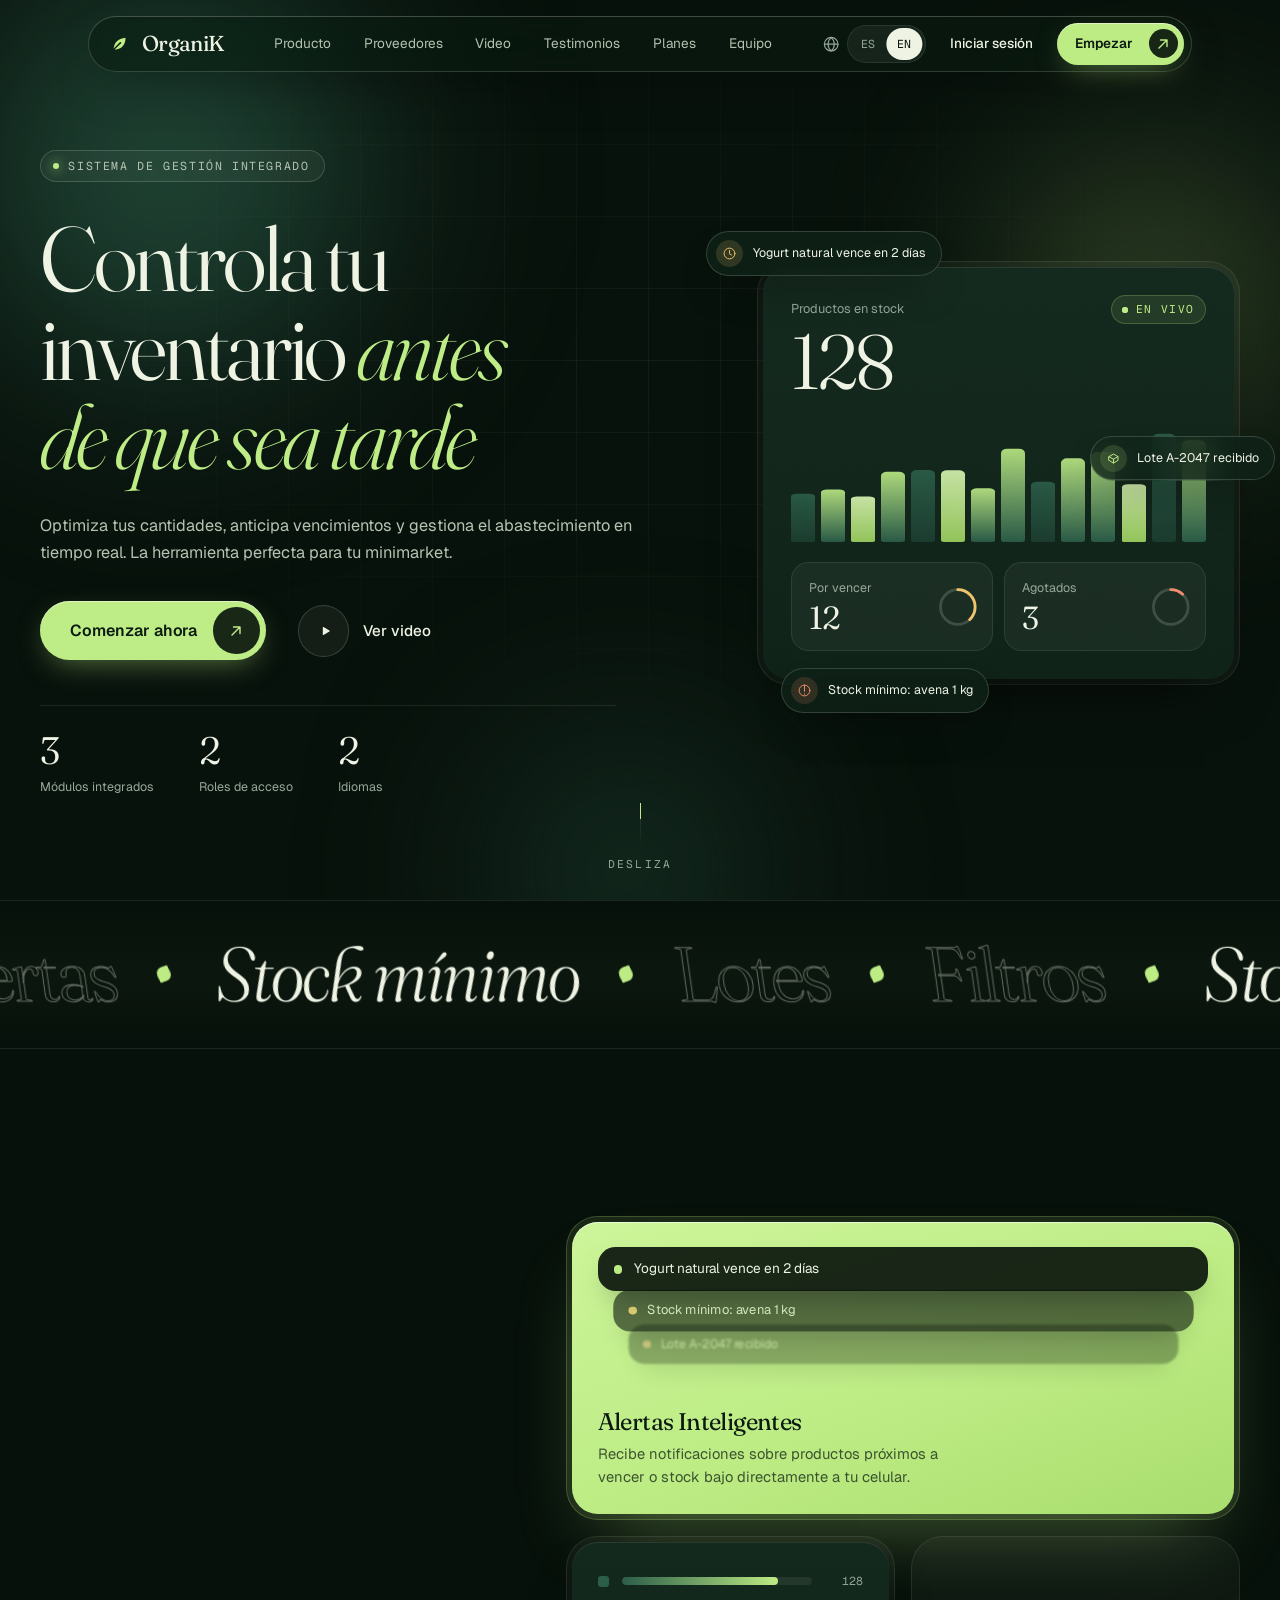
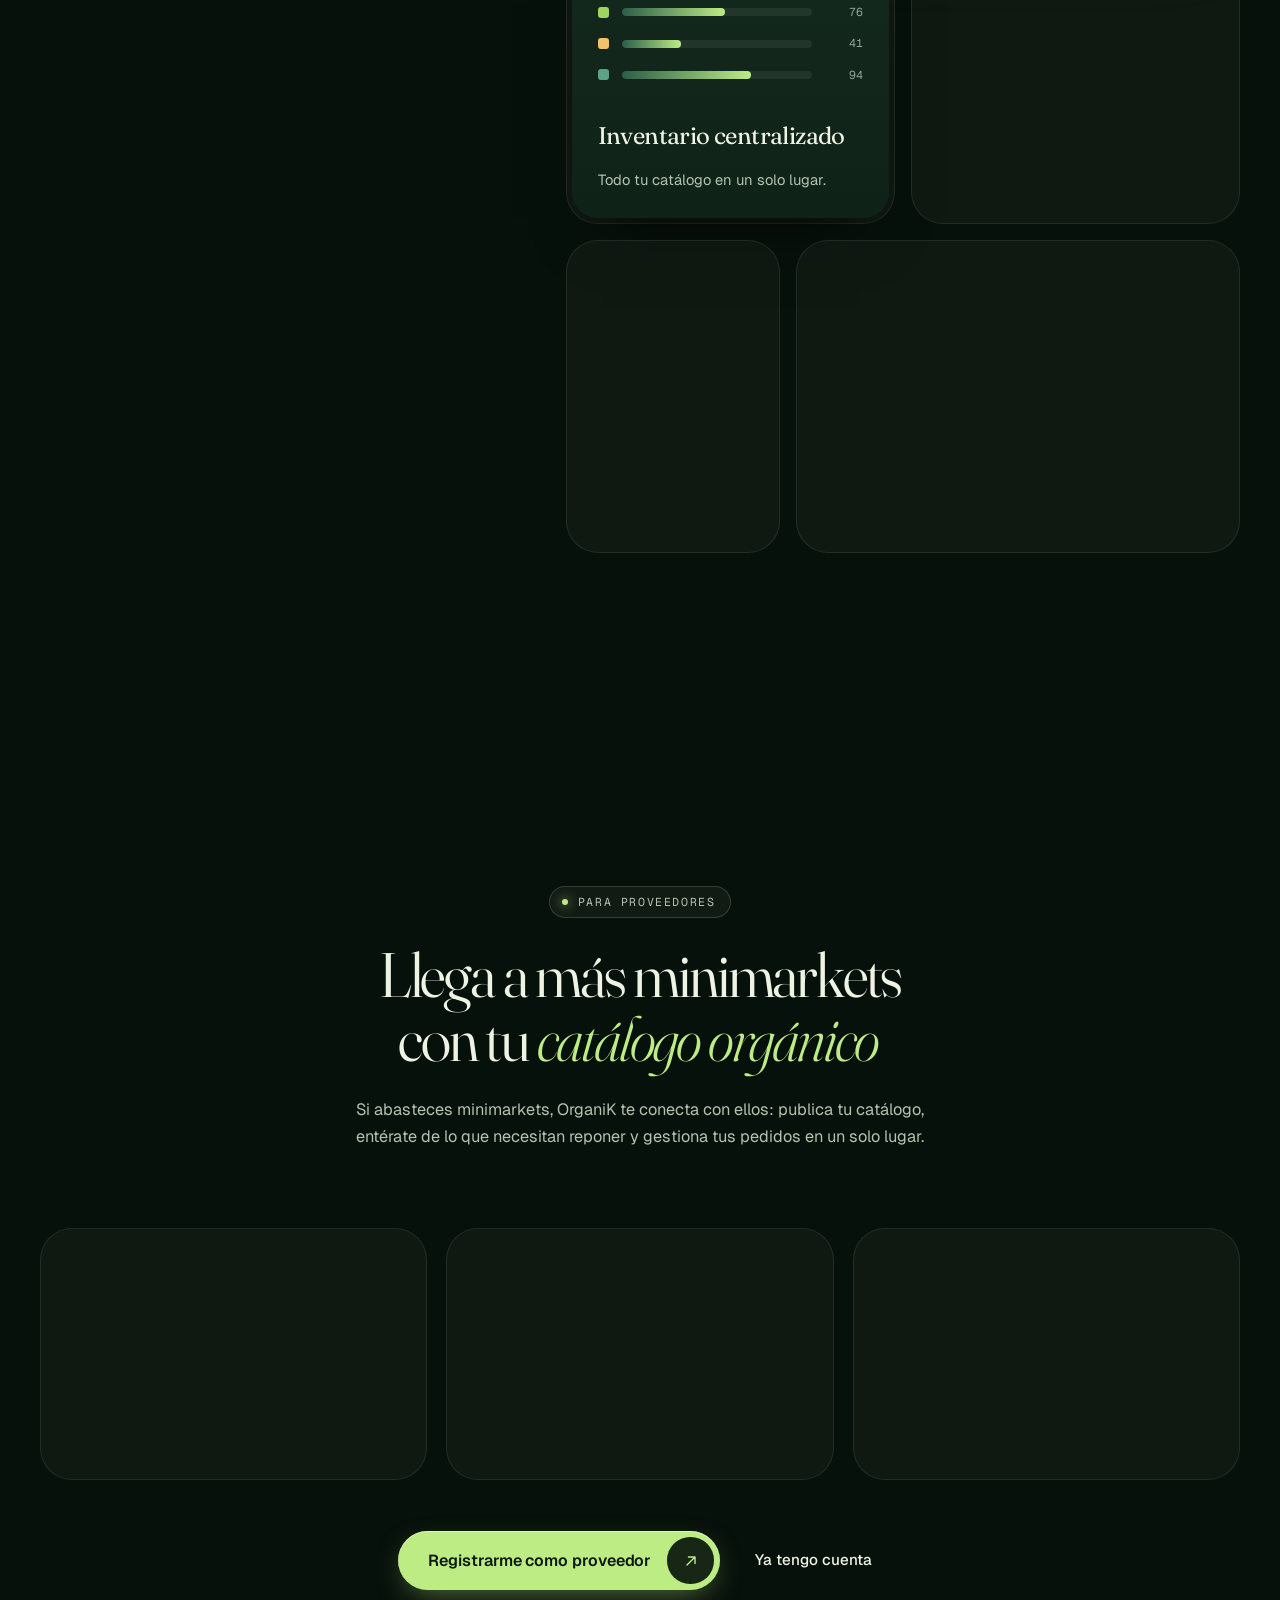
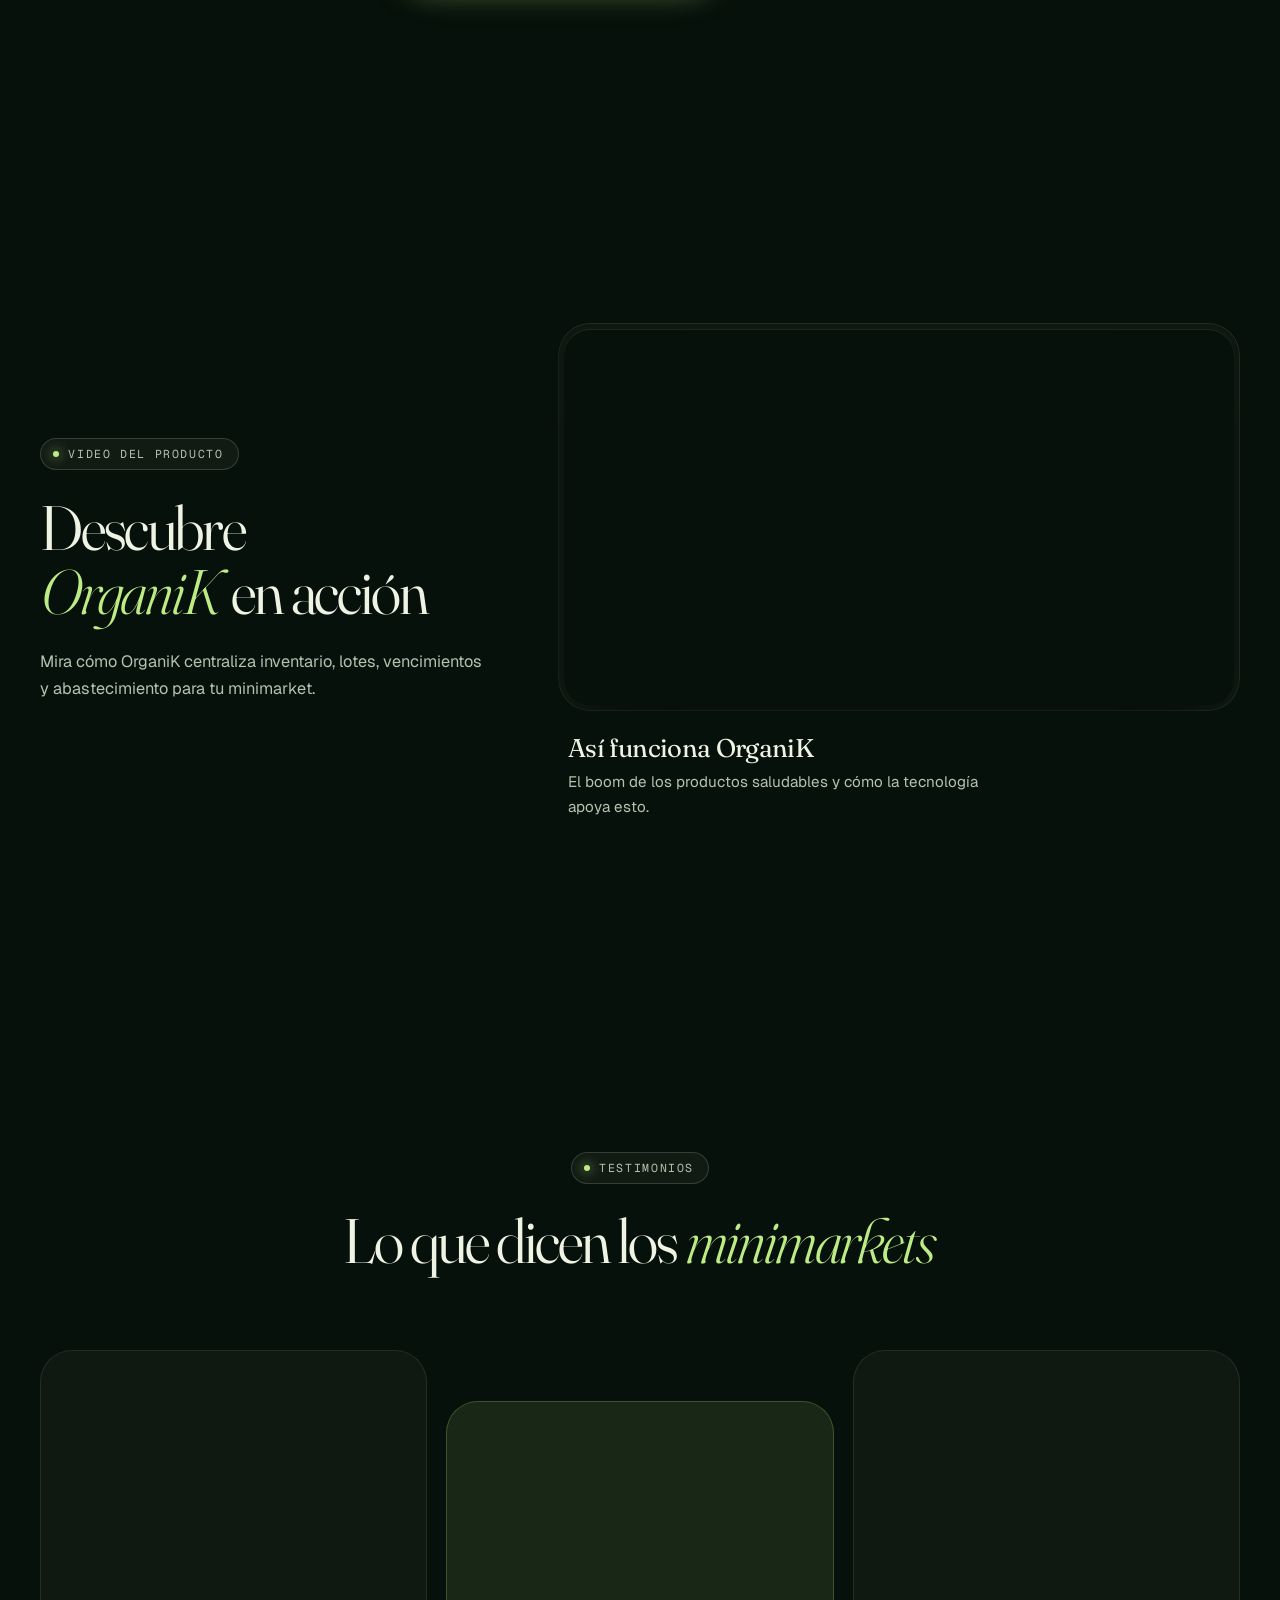
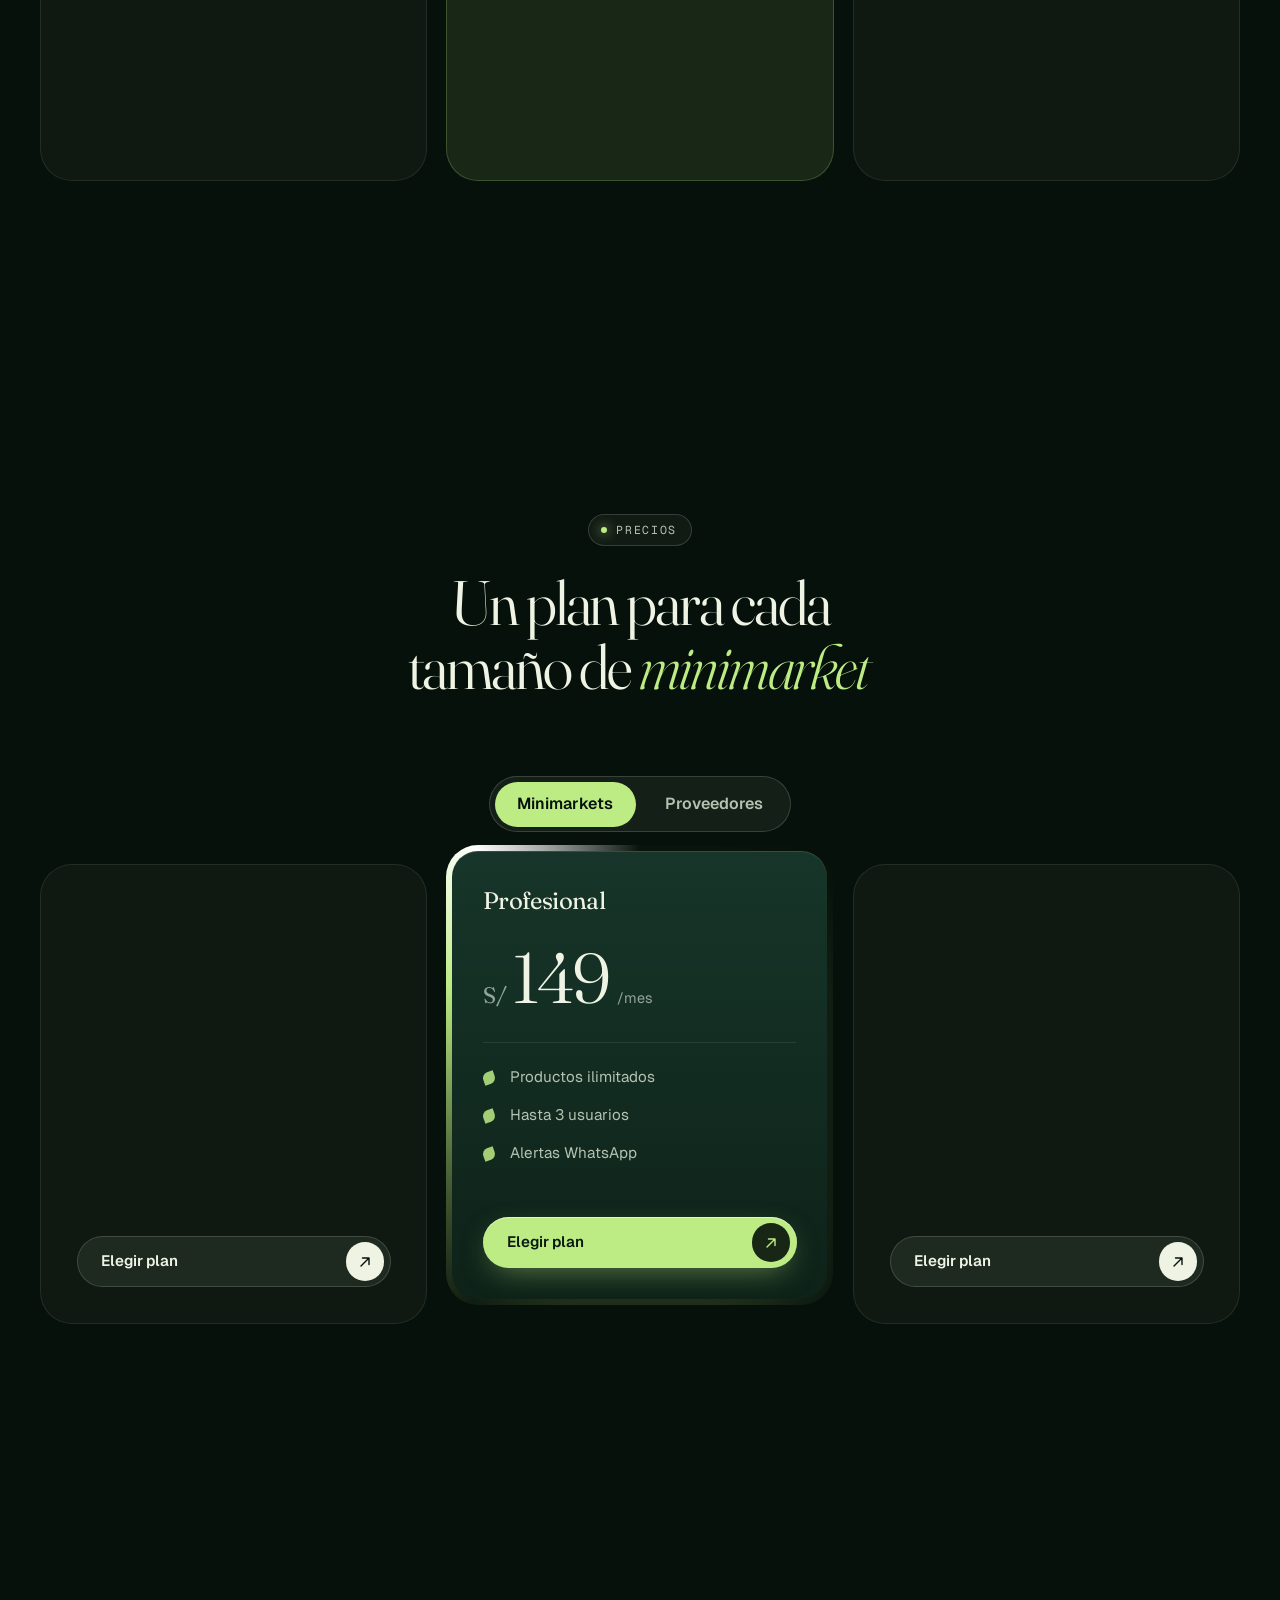
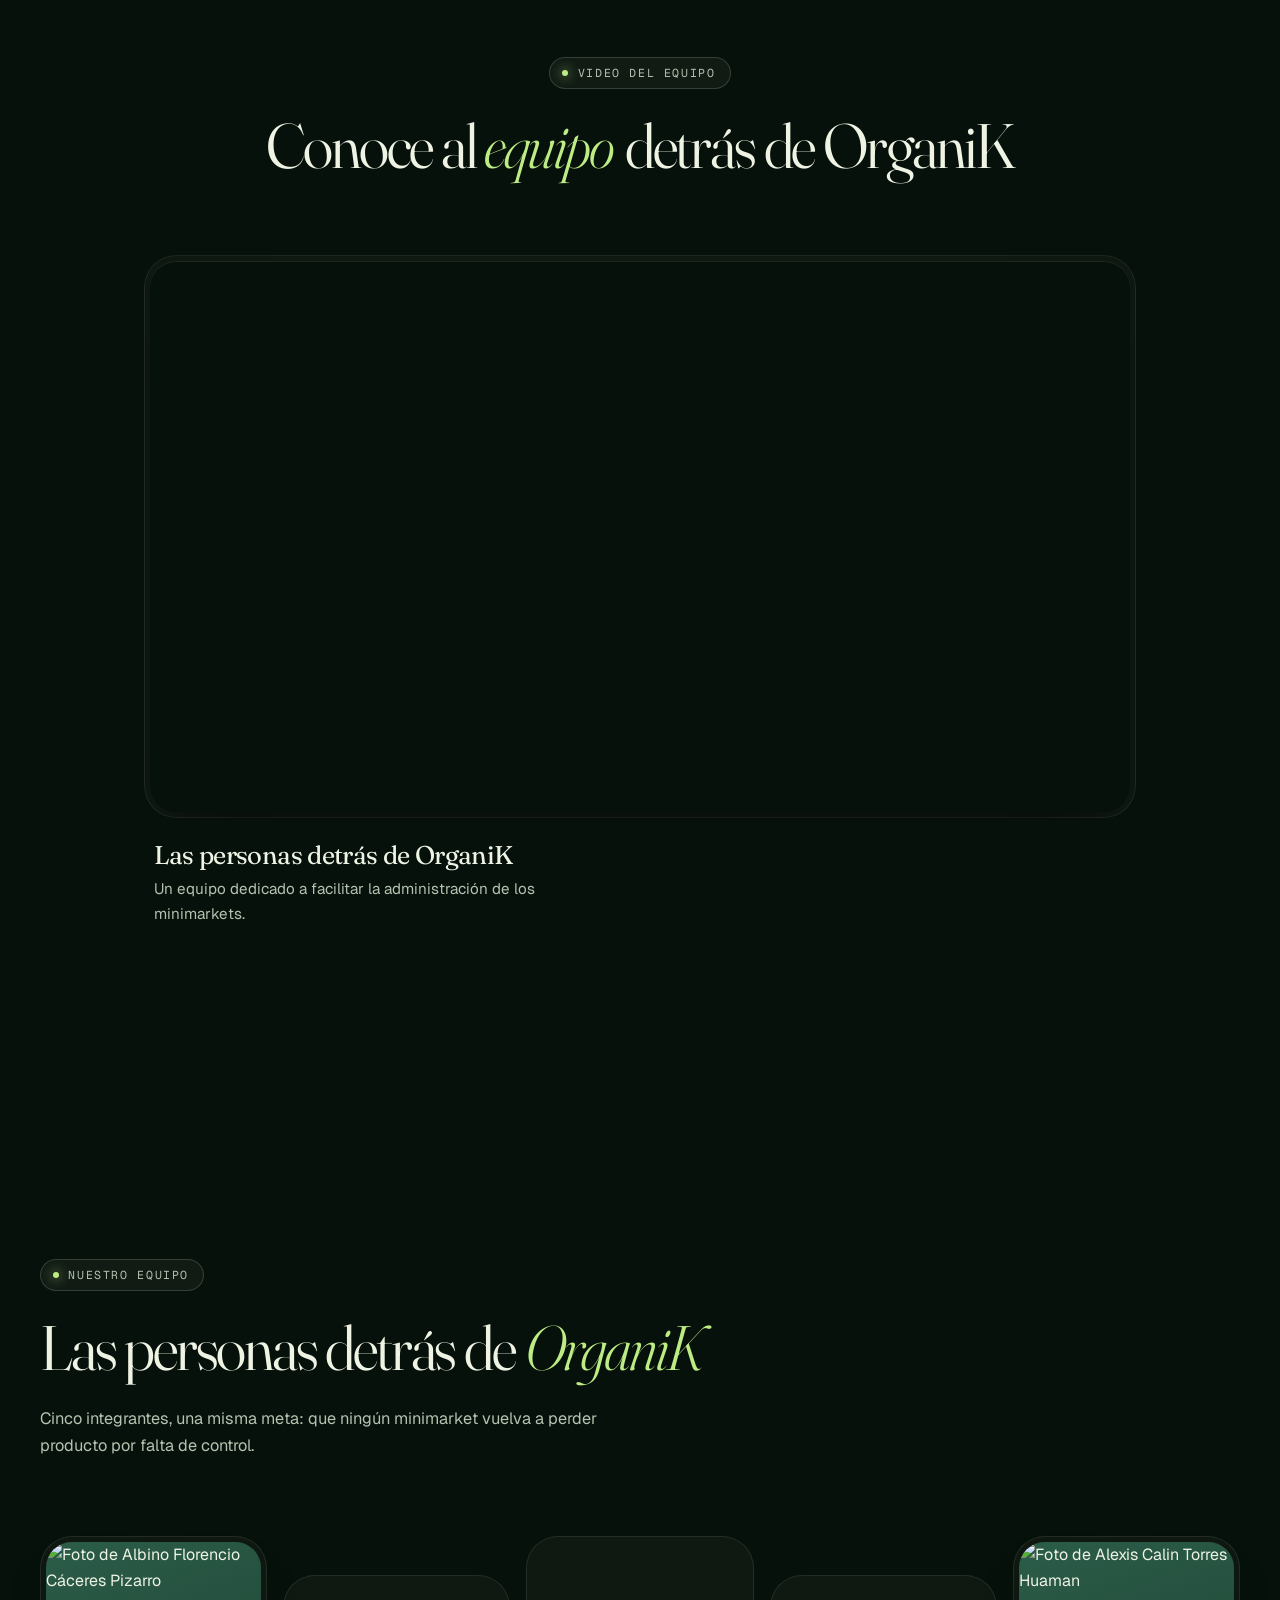
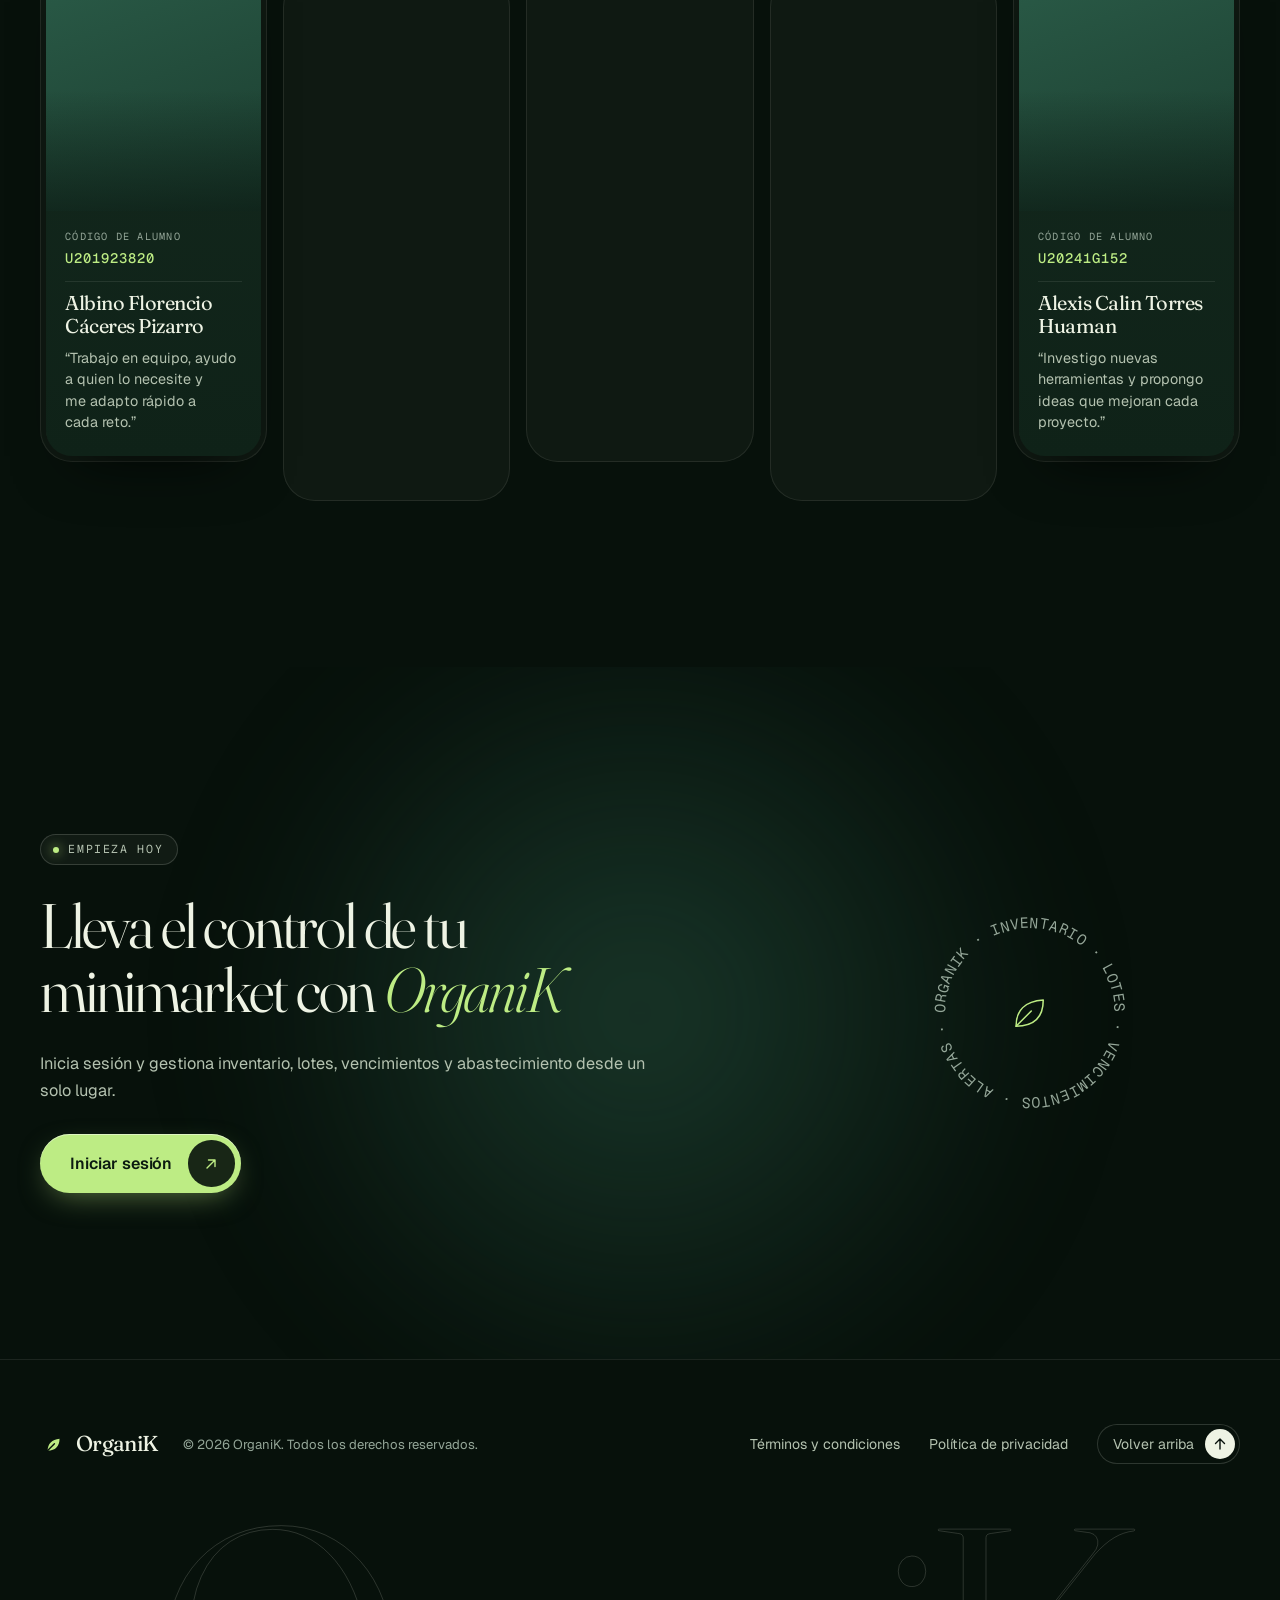
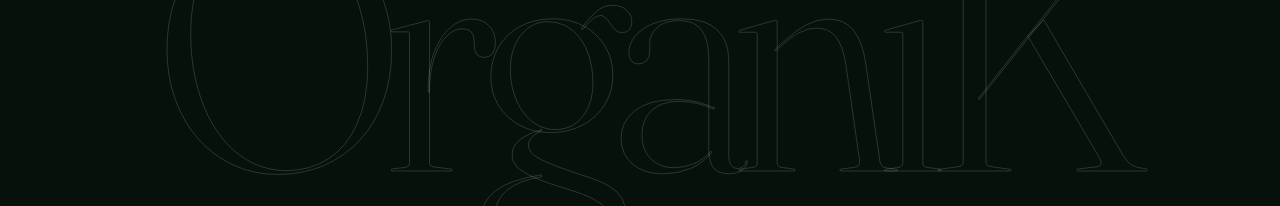
==== index.html @ d59351a8 "feat(videos): embed the About the Product and About the Team videos" ====
<!DOCTYPE html>
<html lang="es">
<head>
    <meta charset="UTF-8">
    <meta name="viewport" content="width=device-width, initial-scale=1.0, viewport-fit=cover">
    <title>OrganiK · Control de inventario para minimarkets</title>
    <meta name="description" content="OrganiK centraliza inventario, lotes y vencimientos para que tu minimarket reponga a tiempo y deje de perder producto.">
    <meta name="theme-color" content="#07110b">
    <meta property="og:title" content="OrganiK · Control de inventario para minimarkets">
    <meta property="og:description" content="Anticipa vencimientos y gestiona el abastecimiento en tiempo real.">
    <meta property="og:type" content="website">
    <link rel="icon" type="image/svg+xml" href="public/favicon.svg">
    <link rel="preconnect" href="https://fonts.googleapis.com">
    <link rel="preconnect" href="https://fonts.gstatic.com" crossorigin>
    <link href="https://fonts.googleapis.com/css2?family=Fraunces:ital,opsz,wght@0,9..144,300..600;1,9..144,300..600&family=Geist:wght@300..700&family=Geist+Mono:wght@400;500&display=swap" rel="stylesheet">
    <link rel="stylesheet" href="styles.css">
</head>
<body data-page="home">

    <a href="#main" class="skip" data-i18n="skip">Saltar al contenido</a>

    <!-- Preloader -->
    <div class="preloader" id="preloader" aria-hidden="true">
        <div class="preloader__inner">
            <svg class="preloader__mark" viewBox="0 0 48 48" fill="none"><path class="leaf" d="M12 36C12 22 20 13 37 12c0 16-9 24-25 24z" stroke="currentColor" stroke-width="1.5" stroke-linejoin="round"/><path class="vein" d="M12 36l14-14" stroke="currentColor" stroke-width="1.5" stroke-linecap="round"/></svg>
            <span class="preloader__count" id="preloader-count">000</span>
        </div>
        <div class="preloader__curtain"></div>
    </div>

    <div class="grain" aria-hidden="true"></div>
    <div class="progress" id="progress" aria-hidden="true"></div>

    <!-- Navegación: isla de cristal flotante -->
    <header class="nav-wrap" id="navbar">
        <div class="nav" id="nav">
            <a href="#hero" class="logo" aria-label="OrganiK">
                <span class="logo__mark"><svg viewBox="0 0 32 32" fill="none"><path d="M9 23c0-8 5-13 14-14 0 9-5 14-14 14z" fill="currentColor"/><path d="M9 23l8-8" stroke="var(--bg)" stroke-width="1.6" stroke-linecap="round"/></svg></span>
                <span class="logo__text">OrganiK</span>
            </a>
            <nav class="nav__links" aria-label="Principal">
                <a href="#ofrecemos" data-i18n="nav_product" data-nav="ofrecemos">Producto</a>
                <a href="#proveedores" data-i18n="nav_providers" data-nav="proveedores">Proveedores</a>
                <a href="#video-producto" data-i18n="nav_video" data-nav="video-producto">Video</a>
                <a href="#testimonios" data-i18n="nav_testimonials" data-nav="testimonios">Testimonios</a>
                <a href="#planes" data-i18n="nav_plans" data-nav="planes">Planes</a>
                <a href="#conocenos" data-i18n="nav_team" data-nav="conocenos">Equipo</a>
                <span class="nav__pill" aria-hidden="true"></span>
            </nav>
            <div class="nav__actions">
                <svg class="lang-ico" viewBox="0 0 20 20" fill="none" stroke="currentColor" stroke-width="1.3" stroke-linecap="round" stroke-linejoin="round" aria-hidden="true"><circle cx="10" cy="10" r="7.4"/><path d="M2.6 10h14.8M10 2.6c2.3 2.2 3.4 4.7 3.4 7.4S12.3 15.2 10 17.4C7.7 15.2 6.6 12.7 6.6 10S7.7 4.8 10 2.6z"/></svg>
                <div id="lang-toggle" class="lang" role="group" aria-label="Idioma / Language">
                    <span class="lang__thumb" aria-hidden="true"></span>
                    <button type="button" class="lang__opt" data-l="es" lang="es" title="Español" aria-pressed="true">ES</button>
                    <button type="button" class="lang__opt" data-l="en" lang="en" title="English" aria-pressed="false">EN</button>
                </div>
                <a href="https://organik-app-d6e58.web.app/login" class="nav__login" data-app-path="/login" data-i18n="nav_login">Iniciar sesión</a>
                <a href="https://organik-app-d6e58.web.app/register?role=administrator" data-app-path="/register?role=administrator" class="btn btn--sm magnetic">
                    <span class="btn__label" data-i18n="nav_start">Empezar</span>
                    <span class="btn__icon"><svg viewBox="0 0 16 16" fill="none" stroke="currentColor" stroke-width="1.4" stroke-linecap="round" stroke-linejoin="round"><path d="M4 12L12 4M5.5 4H12v6.5"/></svg></span>
                </a>
                <button class="burger" id="burger" type="button" aria-label="Menú" aria-expanded="false" aria-controls="menu"><span></span><span></span></button>
            </div>
        </div>
    </header>

    <!-- Menú móvil -->
    <div class="menu" id="menu" aria-hidden="true">
        <nav class="menu__links">
            <a href="#ofrecemos"><span class="menu__n">01</span><span class="menu__t" data-i18n="nav_product">Producto</span></a>
            <a href="#proveedores"><span class="menu__n">02</span><span class="menu__t" data-i18n="nav_providers">Proveedores</span></a>
            <a href="#video-producto"><span class="menu__n">03</span><span class="menu__t" data-i18n="nav_video">Video</span></a>
            <a href="#testimonios"><span class="menu__n">04</span><span class="menu__t" data-i18n="nav_testimonials">Testimonios</span></a>
            <a href="#planes"><span class="menu__n">05</span><span class="menu__t" data-i18n="nav_plans">Planes</span></a>
            <a href="#conocenos"><span class="menu__n">06</span><span class="menu__t" data-i18n="nav_team">Equipo</span></a>
            <a href="https://organik-d6e58.web.app/login" data-app-path="/login"><span class="menu__n">07</span><span class="menu__t" data-i18n="nav_login">Iniciar sesión</span></a>
        </nav>
    </div>

    <main id="main">

        <!-- HERO -->
        <section id="hero" class="hero">
            <div class="aurora" aria-hidden="true">
                <span class="aurora__orb aurora__orb--a" data-depth="40"></span>
                <span class="aurora__orb aurora__orb--b" data-depth="-30"></span>
                <span class="aurora__orb aurora__orb--c" data-depth="20"></span>
                <span class="aurora__grid"></span>
            </div>

            <div class="container hero__grid">
                <div class="hero__copy">
                    <p class="eyebrow" data-hero="in"><span class="eyebrow__dot"></span><span data-i18n="hero_subtitle">SISTEMA DE GESTIÓN INTEGRADO</span></p>
                    <h1 class="display" data-split data-i18n="hero_title">Controla tu inventario <em>antes de que sea tarde</em></h1>
                    <p class="lead" data-hero="in" data-i18n="hero_desc">Optimiza tus cantidades, anticipa vencimientos y gestiona el abastecimiento en tiempo real. La herramienta perfecta para tu minimarket.</p>
                    <div class="hero__cta" data-hero="in">
                        <a href="https://organik-app-d6e58.web.app/register?role=administrator" data-app-path="/register?role=administrator" class="btn btn--lg magnetic">
                            <span class="btn__label" data-i18n="btn_start_now">Comenzar ahora</span>
                            <span class="btn__icon"><svg viewBox="0 0 16 16" fill="none" stroke="currentColor" stroke-width="1.4" stroke-linecap="round" stroke-linejoin="round"><path d="M4 12L12 4M5.5 4H12v6.5"/></svg></span>
                        </a>
                        <a href="#video-producto" class="btn-ghost magnetic">
                            <span class="btn-ghost__play"><svg viewBox="0 0 16 16" fill="currentColor"><path d="M5.5 3.8v8.4a.5.5 0 0 0 .76.43l6.8-4.2a.5.5 0 0 0 0-.86l-6.8-4.2a.5.5 0 0 0-.76.43z"/></svg></span>
                            <span data-i18n="btn_video">Ver video</span>
                        </a>
                    </div>

                    <dl class="stats" data-hero="in">
                        <div class="stat">
                            <dt data-i18n="stat_1_desc">Módulos integrados</dt>
                            <dd><span data-count="3">3</span></dd>
                        </div>
                        <div class="stat">
                            <dt data-i18n="stat_2_desc">Roles de acceso</dt>
                            <dd><span data-count="2">2</span></dd>
                        </div>
                        <div class="stat">
                            <dt data-i18n="stat_3_desc">Idiomas</dt>
                            <dd><span data-count="2">2</span></dd>
                        </div>
                    </dl>
                </div>

                <div class="hero__visual" data-hero="visual">
                    <!-- Notificaciones flotantes -->
                    <div class="toast toast--1" data-depth="26">
                        <span class="toast__ico toast__ico--warn"><svg viewBox="0 0 20 20" fill="none" stroke="currentColor" stroke-width="1.3" stroke-linecap="round" stroke-linejoin="round"><circle cx="10" cy="10" r="7.2"/><path d="M10 6v4.4l2.6 1.6"/></svg></span>
                        <span class="toast__txt" data-i18n="toast_1">Yogurt natural vence en 2 días</span>
                    </div>
                    <div class="toast toast--2" data-depth="-22">
                        <span class="toast__ico"><svg viewBox="0 0 20 20" fill="none" stroke="currentColor" stroke-width="1.3" stroke-linecap="round" stroke-linejoin="round"><path d="M4 7.5l6-3.5 6 3.5v5l-6 3.5-6-3.5z"/><path d="M4 7.5l6 3.5 6-3.5M10 11v5"/></svg></span>
                        <span class="toast__txt" data-i18n="toast_3">Lote A-2047 recibido</span>
                    </div>

                    <div class="bezel tilt" id="mockup">
                        <div class="bezel__core dash">
                            <div class="dash__top">
                                <div>
                                    <span class="dash__label" data-i18n="mockup_title">Productos en stock</span>
                                    <h2 class="dash__num"><span data-count="128">128</span></h2>
                                </div>
                                <span class="live"><i></i><span data-i18n="live">En vivo</span></span>
                            </div>

                            <div class="dash__chart" id="chart" aria-hidden="true">
                                <i></i><i></i><i></i><i></i><i></i><i></i><i></i><i></i><i></i><i></i><i></i><i></i><i></i><i></i>
                            </div>

                            <div class="dash__cards">
                                <div class="m-card">
                                    <span data-i18n="mockup_alert">Por vencer</span>
                                    <b data-count="12">12</b>
                                    <svg class="m-card__ring" viewBox="0 0 36 36"><circle cx="18" cy="18" r="15" /><circle class="m-card__arc" cx="18" cy="18" r="15" pathLength="100" /></svg>
                                </div>
                                <div class="m-card m-card--out">
                                    <span data-i18n="mockup_out">Agotados</span>
                                    <b data-count="3">3</b>
                                    <svg class="m-card__ring" viewBox="0 0 36 36"><circle cx="18" cy="18" r="15" /><circle class="m-card__arc" cx="18" cy="18" r="15" pathLength="100" /></svg>
                                </div>
                            </div>
                        </div>
                    </div>

                    <div class="toast toast--3" data-depth="34">
                        <span class="toast__ico toast__ico--low"><svg viewBox="0 0 20 20" fill="none" stroke="currentColor" stroke-width="1.3" stroke-linecap="round" stroke-linejoin="round"><path d="M10 3v8M10 14.5v.5"/><path d="M3.5 16.5h13L10 4z" opacity="0"/><circle cx="10" cy="10" r="7.2"/></svg></span>
                        <span class="toast__txt" data-i18n="toast_2">Stock mínimo: avena 1 kg</span>
                    </div>
                </div>
            </div>

            <div class="scroll-hint" data-hero="in" aria-hidden="true">
                <span class="scroll-hint__line"></span>
                <span data-i18n="scroll_hint">Desliza</span>
            </div>
        </section>

        <!-- MARQUEE -->
        <section class="marquee" aria-hidden="true">
            <div class="marquee__row" data-dir="1">
                <div class="marquee__track">
                    <span data-i18n="tag_1">Stock</span><i></i><span data-i18n="tag_2">Vencimiento</span><i></i><span data-i18n="tag_3">Alertas</span><i></i><span data-i18n="tag_4">Stock mínimo</span><i></i><span data-i18n="tag_5">Lotes</span><i></i><span data-i18n="tag_6">Filtros</span><i></i>
                </div>
            </div>
        </section>

        <!-- FUNCIONES -->
        <section id="ofrecemos" class="section features">
            <div class="container features__grid">
                <div class="features__info">
                    <div class="features__sticky">
                        <p class="eyebrow reveal"><span class="eyebrow__dot"></span><span data-i18n="offer_tag">NUESTRAS FUNCIONES</span></p>
                        <h2 class="h2" data-split data-i18n="offer_title">Un solo lugar para <em>inventario, lotes, conservación y abastecimiento</em></h2>
                        <p class="lead scrub-text" data-i18n="offer_desc">OrganiK normaliza y concentra la información, para que puedas ver el estado de tu stock, reponer a tiempo y evitar pérdidas. Toma decisiones informadas y cambia la forma de comprar para tu negocio.</p>
                    </div>
                </div>

                <div class="bento">
                    <!-- 1 · Alertas -->
                    <article class="bezel bezel--lime reveal-card bento__a spot">
                        <div class="bezel__core card">
                            <div class="card__viz viz-alerts" aria-hidden="true">
                                <div class="note s0"><i></i><span data-i18n="toast_1">Yogurt natural vence en 2 días</span></div>
                                <div class="note s1"><i></i><span data-i18n="toast_2">Stock mínimo: avena 1 kg</span></div>
                                <div class="note s2"><i></i><span data-i18n="toast_3">Lote A-2047 recibido</span></div>
                            </div>
                            <h3 data-i18n="feat_1_title">Alertas Inteligentes</h3>
                            <p data-i18n="feat_1_desc">Recibe notificaciones sobre productos próximos a vencer o stock bajo directamente a tu celular.</p>
                        </div>
                    </article>

                    <!-- 2 · Inventario -->
                    <article class="bezel reveal-card bento__b spot">
                        <div class="bezel__core card">
                            <div class="card__viz viz-rows" aria-hidden="true">
                                <div class="row"><b></b><span style="--w:82%"></span><em>128</em></div>
                                <div class="row"><b></b><span style="--w:54%"></span><em>76</em></div>
                                <div class="row"><b></b><span style="--w:31%"></span><em>41</em></div>
                                <div class="row"><b></b><span style="--w:68%"></span><em>94</em></div>
                            </div>
                            <h3 data-i18n="feat_2_title">Inventario centralizado</h3>
                            <p data-i18n="feat_2_desc">Todo tu catálogo en un solo lugar.</p>
                        </div>
                    </article>

                    <!-- 3 · Lotes -->
                    <article class="bezel reveal-card bento__c spot">
                        <div class="bezel__core card">
                            <div class="card__viz viz-batch" aria-hidden="true">
                                <span class="batch" data-batch>L-2041-A</span>
                                <span class="batch__bar"><i></i></span>
                            </div>
                            <h3 data-i18n="feat_3_title">Control de lotes</h3>
                            <p data-i18n="feat_3_desc">Seguimiento preciso por número de lote.</p>
                        </div>
                    </article>

                    <!-- 4 · Vencimientos -->
                    <article class="bezel reveal-card bento__d spot">
                        <div class="bezel__core card">
                            <div class="card__viz viz-ring" aria-hidden="true">
                                <svg viewBox="0 0 120 120"><circle class="ring-bg" cx="60" cy="60" r="50"/><circle class="ring-fg" cx="60" cy="60" r="50" pathLength="100"/></svg>
                                <div class="ring-n"><b data-ring>14</b><span data-i18n="ring_days">días</span></div>
                            </div>
                            <h3 data-i18n="feat_4_title">Fechas de vencimiento</h3>
                            <p data-i18n="feat_4_desc">Prevén pérdidas priorizando salidas.</p>
                        </div>
                    </article>

                    <!-- 5 · Roles -->
                    <article class="bezel reveal-card bento__e spot">
                        <div class="bezel__core card card--wide">
                            <div class="card__viz viz-roles" aria-hidden="true">
                                <div class="roles">
                                    <span class="role is-on" data-i18n="role_1">Administrador</span>
                                    <span class="role" data-i18n="role_2">Proveedor</span>
                                </div>
                                <div class="bars" data-bars>
                                    <i></i><i></i><i></i><i></i><i></i><i></i><i></i><i></i>
                                </div>
                            </div>
                            <div>
                                <h3 data-i18n="feat_5_title">Reportes por rol</h3>
                                <p data-i18n="feat_5_desc">Vistas personalizadas para tu equipo.</p>
                            </div>
                        </div>
                    </article>
                </div>
            </div>
        </section>

        <!-- PARA PROVEEDORES -->
        <section id="proveedores" class="section providers">
            <div class="container">
                <div class="section__head section__head--center">
                    <p class="eyebrow reveal"><span class="eyebrow__dot"></span><span data-i18n="prov_tag">PARA PROVEEDORES</span></p>
                    <h2 class="h2" data-split data-i18n="prov_title">Llega a más minimarkets con tu <em>catálogo orgánico</em></h2>
                    <p class="lead reveal" data-i18n="prov_desc">Si abasteces minimarkets, OrganiK te conecta con ellos: publica tu catálogo, entérate de lo que necesitan reponer y gestiona tus pedidos en un solo lugar.</p>
                </div>

                <div class="prov__grid">
                    <article class="bezel reveal-card spot">
                        <div class="bezel__core card prov__card">
                            <span class="prov__icon" aria-hidden="true"><svg viewBox="0 0 24 24" fill="none" stroke="currentColor" stroke-width="1.5" stroke-linecap="round" stroke-linejoin="round"><path d="M4 7l8-4 8 4-8 4-8-4z"/><path d="M4 7v10l8 4 8-4V7"/><path d="M12 11v10"/></svg></span>
                            <div>
                                <h3 data-i18n="prov_1_title">Publica tu catálogo</h3>
                                <p data-i18n="prov_1_desc">Tus productos, disponibilidad y lotes siempre actualizados para los minimarkets vinculados.</p>
                            </div>
                        </div>
                    </article>

                    <article class="bezel reveal-card spot">
                        <div class="bezel__core card prov__card">
                            <span class="prov__icon" aria-hidden="true"><svg viewBox="0 0 24 24" fill="none" stroke="currentColor" stroke-width="1.5" stroke-linecap="round" stroke-linejoin="round"><path d="M6 3h9l3 3v15H6z"/><path d="M9 11h6M9 15h6M9 7h3"/></svg></span>
                            <div>
                                <h3 data-i18n="prov_2_title">Recibe necesidades de reposición</h3>
                                <p data-i18n="prov_2_desc">Mira qué necesita cada minimarket y anticípate antes de que se quede sin stock.</p>
                            </div>
                        </div>
                    </article>

                    <article class="bezel reveal-card spot">
                        <div class="bezel__core card prov__card">
                            <span class="prov__icon" aria-hidden="true"><svg viewBox="0 0 24 24" fill="none" stroke="currentColor" stroke-width="1.5" stroke-linecap="round" stroke-linejoin="round"><path d="M3 7h11v9H3z"/><path d="M14 10h4l3 3v3h-7z"/><circle cx="7" cy="18" r="1.6"/><circle cx="17" cy="18" r="1.6"/></svg></span>
                            <div>
                                <h3 data-i18n="prov_3_title">Gestiona tus pedidos</h3>
                                <p data-i18n="prov_3_desc">Crea pedidos dirigidos al minimarket y sigue su estado hasta que el administrador los acepta.</p>
                            </div>
                        </div>
                    </article>
                </div>

                <div class="prov__cta reveal">
                    <a href="https://organik-app-d6e58.web.app/register?role=supplier" data-app-path="/register?role=supplier" class="btn btn--lg magnetic">
                        <span class="btn__label" data-i18n="prov_btn">Registrarme como proveedor</span>
                        <span class="btn__icon"><svg viewBox="0 0 16 16" fill="none" stroke="currentColor" stroke-width="1.4" stroke-linecap="round" stroke-linejoin="round"><path d="M4 12L12 4M5.5 4H12v6.5"/></svg></span>
                    </a>
                    <a href="https://organik-app-d6e58.web.app/login" data-app-path="/login" class="btn-ghost magnetic">
                        <span data-i18n="prov_login">Ya tengo cuenta</span>
                    </a>
                </div>
            </div>
        </section>

        <!-- ===== TODO SOBRE EL PRODUCTO: funciones, proveedores, video, testimonios y planes ===== -->

        <!-- VIDEO DEL PRODUCTO -->
        <!-- Video publicado en YouTube (no listado), incrustado con youtube-nocookie -->
        <section id="video-producto" class="section videos videos--product">
            <div class="container video-split">
                <div class="section__head video-split__head">
                    <p class="eyebrow reveal"><span class="eyebrow__dot"></span><span data-i18n="vprod_tag">VIDEO DEL PRODUCTO</span></p>
                    <h2 class="h2" data-split data-i18n="vprod_title">Descubre <em>OrganiK</em> en acción</h2>
                    <p class="lead reveal" data-i18n="vprod_desc">Mira cómo OrganiK centraliza inventario, lotes, vencimientos y abastecimiento para tu minimarket.</p>
                </div>

                <article class="video-card">
                        <div class="bezel bezel--video">
                            <div class="bezel__core vid vid--embed">
                                <iframe src="https://www.youtube-nocookie.com/embed/2eTcuGm2veU" title="OrganiK - About the Product (video)" loading="lazy" allow="accelerometer; clipboard-write; encrypted-media; gyroscope; picture-in-picture; web-share" referrerpolicy="strict-origin-when-cross-origin" allowfullscreen></iframe>
                            </div>
                        </div>
                    <div class="video-info">
                        <h3 data-i18n="vprod_card_title">Así funciona OrganiK</h3>
                        <p data-i18n="vprod_card_desc">El boom de los productos saludables y cómo la tecnología apoya esto.</p>
                    </div>
                </article>
            </div>
        </section>

        <!-- TESTIMONIOS -->
        <!-- Textos de ejemplo: reemplázalos por testimonios reales de clientes antes de publicar -->
        <section id="testimonios" class="section testimonials">
            <div class="container">
                <div class="section__head section__head--center">
                    <p class="eyebrow reveal"><span class="eyebrow__dot"></span><span data-i18n="testi_tag">TESTIMONIOS</span></p>
                    <h2 class="h2" data-split data-i18n="testi_title">Lo que dicen los <em>minimarkets</em></h2>
                </div>

                <div class="testi__grid">
                    <article class="bezel reveal-card spot testi">
                        <figure class="bezel__core testi__core">
                            <div class="testi__top">
                                <div class="testi__stars" aria-hidden="true"><svg viewBox="0 0 20 20" fill="currentColor"><path d="M10 1.8l2.5 5.3 5.7.7-4.2 4 1.1 5.7L10 14.7 4.9 17.5 6 11.8 1.8 7.8l5.7-.7z"/></svg><svg viewBox="0 0 20 20" fill="currentColor"><path d="M10 1.8l2.5 5.3 5.7.7-4.2 4 1.1 5.7L10 14.7 4.9 17.5 6 11.8 1.8 7.8l5.7-.7z"/></svg><svg viewBox="0 0 20 20" fill="currentColor"><path d="M10 1.8l2.5 5.3 5.7.7-4.2 4 1.1 5.7L10 14.7 4.9 17.5 6 11.8 1.8 7.8l5.7-.7z"/></svg><svg viewBox="0 0 20 20" fill="currentColor"><path d="M10 1.8l2.5 5.3 5.7.7-4.2 4 1.1 5.7L10 14.7 4.9 17.5 6 11.8 1.8 7.8l5.7-.7z"/></svg><svg viewBox="0 0 20 20" fill="currentColor"><path d="M10 1.8l2.5 5.3 5.7.7-4.2 4 1.1 5.7L10 14.7 4.9 17.5 6 11.8 1.8 7.8l5.7-.7z"/></svg></div>
                                <span class="testi__metric" data-i18n="testi_1_metric"></span>
                            </div>
                            <blockquote class="testi__quote" data-i18n="testi_1_quote"></blockquote>
                            <figcaption class="testi__who">
                                <span class="testi__avatar" aria-hidden="true">R</span>
                                <span><b class="testi__name">Rosa Quispe</b><span class="testi__role" data-i18n="testi_1_role"></span></span>
                            </figcaption>
                        </figure>
                    </article>

                    <article class="bezel bezel--lime reveal-card spot testi">
                        <figure class="bezel__core testi__core">
                            <div class="testi__top">
                                <div class="testi__stars" aria-hidden="true"><svg viewBox="0 0 20 20" fill="currentColor"><path d="M10 1.8l2.5 5.3 5.7.7-4.2 4 1.1 5.7L10 14.7 4.9 17.5 6 11.8 1.8 7.8l5.7-.7z"/></svg><svg viewBox="0 0 20 20" fill="currentColor"><path d="M10 1.8l2.5 5.3 5.7.7-4.2 4 1.1 5.7L10 14.7 4.9 17.5 6 11.8 1.8 7.8l5.7-.7z"/></svg><svg viewBox="0 0 20 20" fill="currentColor"><path d="M10 1.8l2.5 5.3 5.7.7-4.2 4 1.1 5.7L10 14.7 4.9 17.5 6 11.8 1.8 7.8l5.7-.7z"/></svg><svg viewBox="0 0 20 20" fill="currentColor"><path d="M10 1.8l2.5 5.3 5.7.7-4.2 4 1.1 5.7L10 14.7 4.9 17.5 6 11.8 1.8 7.8l5.7-.7z"/></svg><svg viewBox="0 0 20 20" fill="currentColor"><path d="M10 1.8l2.5 5.3 5.7.7-4.2 4 1.1 5.7L10 14.7 4.9 17.5 6 11.8 1.8 7.8l5.7-.7z"/></svg></div>
                                <span class="testi__metric" data-i18n="testi_2_metric"></span>
                            </div>
                            <blockquote class="testi__quote" data-i18n="testi_2_quote"></blockquote>
                            <figcaption class="testi__who">
                                <span class="testi__avatar" aria-hidden="true">C</span>
                                <span><b class="testi__name">Carlos Mendoza</b><span class="testi__role" data-i18n="testi_2_role"></span></span>
                            </figcaption>
                        </figure>
                    </article>

                    <article class="bezel reveal-card spot testi">
                        <figure class="bezel__core testi__core">
                            <div class="testi__top">
                                <div class="testi__stars" aria-hidden="true"><svg viewBox="0 0 20 20" fill="currentColor"><path d="M10 1.8l2.5 5.3 5.7.7-4.2 4 1.1 5.7L10 14.7 4.9 17.5 6 11.8 1.8 7.8l5.7-.7z"/></svg><svg viewBox="0 0 20 20" fill="currentColor"><path d="M10 1.8l2.5 5.3 5.7.7-4.2 4 1.1 5.7L10 14.7 4.9 17.5 6 11.8 1.8 7.8l5.7-.7z"/></svg><svg viewBox="0 0 20 20" fill="currentColor"><path d="M10 1.8l2.5 5.3 5.7.7-4.2 4 1.1 5.7L10 14.7 4.9 17.5 6 11.8 1.8 7.8l5.7-.7z"/></svg><svg viewBox="0 0 20 20" fill="currentColor"><path d="M10 1.8l2.5 5.3 5.7.7-4.2 4 1.1 5.7L10 14.7 4.9 17.5 6 11.8 1.8 7.8l5.7-.7z"/></svg><svg viewBox="0 0 20 20" fill="currentColor"><path d="M10 1.8l2.5 5.3 5.7.7-4.2 4 1.1 5.7L10 14.7 4.9 17.5 6 11.8 1.8 7.8l5.7-.7z"/></svg></div>
                                <span class="testi__metric" data-i18n="testi_3_metric"></span>
                            </div>
                            <blockquote class="testi__quote" data-i18n="testi_3_quote"></blockquote>
                            <figcaption class="testi__who">
                                <span class="testi__avatar" aria-hidden="true">L</span>
                                <span><b class="testi__name">Lucía Fernández</b><span class="testi__role" data-i18n="testi_3_role"></span></span>
                            </figcaption>
                        </figure>
                    </article>
                </div>
            </div>
        </section>

        <!-- PLANES -->
        <section id="planes" class="section plans">
            <div class="container">
                <div class="section__head section__head--center">
                    <p class="eyebrow reveal"><span class="eyebrow__dot"></span><span data-i18n="plans_tag">PRECIOS</span></p>
                    <h2 class="h2" data-split data-i18n="plans_title">Un plan para cada tamaño de <em>minimarket</em></h2>
                </div>

                <div class="segments" role="tablist" aria-label="Segmento / Segment">
                    <button type="button" role="tab" id="seg-minimarket" class="segments__tab is-on" aria-selected="true" aria-controls="plans-minimarket" data-segment="minimarket" data-i18n="seg_minimarket">Minimarkets</button>
                    <button type="button" role="tab" id="seg-supplier" class="segments__tab" aria-selected="false" aria-controls="plans-supplier" data-segment="supplier" data-i18n="seg_supplier">Proveedores</button>
                </div>

                <div class="pricing" id="plans-minimarket" role="tabpanel" aria-labelledby="seg-minimarket">
                    <article class="bezel reveal-card tilt">
                        <div class="bezel__core price-card">
                            <h3 data-i18n="plan_1_title">Básico</h3>
                            <div class="price"><span class="price__cur">S/</span><span class="price__n" data-count="79">79</span><span class="price__mo" data-i18n="plan_mo">/mes</span></div>
                            <ul class="plist">
                                <li data-i18n="plan_f1">Hasta 500 productos</li>
                                <li data-i18n="plan_f2">1 usuario</li>
                                <li data-i18n="plan_f3">Soporte por email</li>
                            </ul>
                            <a href="https://organik-app-d6e58.web.app/register?role=administrator&plan=basic" data-app-path="/register?role=administrator&plan=basic" class="btn btn--block btn--quiet magnetic"><span class="btn__label" data-i18n="btn_choose">Elegir plan</span><span class="btn__icon"><svg viewBox="0 0 16 16" fill="none" stroke="currentColor" stroke-width="1.4" stroke-linecap="round" stroke-linejoin="round"><path d="M4 12L12 4M5.5 4H12v6.5"/></svg></span></a>
                        </div>
                    </article>

                    <article class="bezel bezel--hot reveal-card tilt">
                        <div class="bezel__core price-card price-card--hot">
                            <span class="badge" data-i18n="plan_popular">Más popular</span>
                            <h3 data-i18n="plan_2_title">Profesional</h3>
                            <div class="price"><span class="price__cur">S/</span><span class="price__n" data-count="149">149</span><span class="price__mo" data-i18n="plan_mo">/mes</span></div>
                            <ul class="plist">
                                <li data-i18n="plan_f4">Productos ilimitados</li>
                                <li data-i18n="plan_f5">Hasta 3 usuarios</li>
                                <li data-i18n="plan_f6">Alertas WhatsApp</li>
                            </ul>
                            <a href="https://organik-app-d6e58.web.app/register?role=administrator&plan=professional" data-app-path="/register?role=administrator&plan=professional" class="btn btn--block magnetic"><span class="btn__label" data-i18n="btn_choose">Elegir plan</span><span class="btn__icon"><svg viewBox="0 0 16 16" fill="none" stroke="currentColor" stroke-width="1.4" stroke-linecap="round" stroke-linejoin="round"><path d="M4 12L12 4M5.5 4H12v6.5"/></svg></span></a>
                        </div>
                    </article>

                    <article class="bezel reveal-card tilt">
                        <div class="bezel__core price-card">
                            <h3 data-i18n="plan_3_title">Empresarial</h3>
                            <div class="price price--text"><span class="price__n" data-i18n="plan_custom">A medida</span></div>
                            <ul class="plist">
                                <li data-i18n="plan_f7">Múltiples sucursales</li>
                                <li data-i18n="plan_f8">Usuarios ilimitados</li>
                                <li data-i18n="plan_f9">Soporte 24/7</li>
                            </ul>
                            <a href="https://organik-app-d6e58.web.app/register?role=administrator&plan=enterprise" data-app-path="/register?role=administrator&plan=enterprise" class="btn btn--block btn--quiet magnetic"><span class="btn__label" data-i18n="btn_choose">Elegir plan</span><span class="btn__icon"><svg viewBox="0 0 16 16" fill="none" stroke="currentColor" stroke-width="1.4" stroke-linecap="round" stroke-linejoin="round"><path d="M4 12L12 4M5.5 4H12v6.5"/></svg></span></a>
                        </div>
                    </article>
                </div>

                <div class="pricing pricing--two" id="plans-supplier" role="tabpanel" aria-labelledby="seg-supplier" hidden>
                    <article class="bezel reveal-card tilt">
                        <div class="bezel__core price-card">
                            <h3 data-i18n="splan_1_title">Catálogo</h3>
                            <div class="price price--text"><span class="price__n" data-i18n="plan_custom">A medida</span></div>
                            <ul class="plist">
                                <li data-i18n="splan_f1">Publica tus productos y lotes</li>
                                <li data-i18n="splan_f2">Disponibilidad visible para tus minimarkets</li>
                                <li data-i18n="splan_f3">Consulta de necesidades</li>
                            </ul>
                            <a href="https://organik-app-d6e58.web.app/register?role=supplier&plan=listing" data-app-path="/register?role=supplier&plan=listing" class="btn btn--block btn--quiet magnetic"><span class="btn__label" data-i18n="btn_choose">Elegir plan</span><span class="btn__icon"><svg viewBox="0 0 16 16" fill="none" stroke="currentColor" stroke-width="1.4" stroke-linecap="round" stroke-linejoin="round"><path d="M4 12L12 4M5.5 4H12v6.5"/></svg></span></a>
                        </div>
                    </article>

                    <article class="bezel bezel--hot reveal-card tilt">
                        <div class="bezel__core price-card price-card--hot">
                            <span class="badge" data-i18n="plan_popular">Más popular</span>
                            <h3 data-i18n="splan_2_title">Aliado</h3>
                            <div class="price price--text"><span class="price__n" data-i18n="plan_custom">A medida</span></div>
                            <ul class="plist">
                                <li data-i18n="splan_f4">Todo lo del plan Catálogo</li>
                                <li data-i18n="splan_f5">Pedidos a minimarkets vinculados</li>
                                <li data-i18n="splan_f6">Historial de abastecimiento</li>
                            </ul>
                            <a href="https://organik-app-d6e58.web.app/register?role=supplier&plan=partner" data-app-path="/register?role=supplier&plan=partner" class="btn btn--block magnetic"><span class="btn__label" data-i18n="btn_choose">Elegir plan</span><span class="btn__icon"><svg viewBox="0 0 16 16" fill="none" stroke="currentColor" stroke-width="1.4" stroke-linecap="round" stroke-linejoin="round"><path d="M4 12L12 4M5.5 4H12v6.5"/></svg></span></a>
                        </div>
                    </article>
                </div>
            </div>
        </section>

        <!-- ===== TODO SOBRE EL EQUIPO: el contenedor #conocenos agrupa el video y los integrantes para el menú ===== -->
        <div id="conocenos">

        <!-- VIDEO DEL EQUIPO -->
        <!-- Video publicado en YouTube (no listado), incrustado con youtube-nocookie -->
        <section id="video-equipo" class="section videos">
            <div class="container">
                <div class="section__head section__head--center">
                    <p class="eyebrow reveal"><span class="eyebrow__dot"></span><span data-i18n="vteam_tag">VIDEO DEL EQUIPO</span></p>
                    <h2 class="h2" data-split data-i18n="vteam_title">Conoce al <em>equipo</em> detrás de OrganiK</h2>
                </div>

                <article class="video-card video-solo">
                        <div class="bezel bezel--video">
                            <div class="bezel__core vid vid--embed">
                                <iframe src="https://www.youtube-nocookie.com/embed/m9spOBsraMI" title="OrganiK - About the Team (video)" loading="lazy" allow="accelerometer; clipboard-write; encrypted-media; gyroscope; picture-in-picture; web-share" referrerpolicy="strict-origin-when-cross-origin" allowfullscreen></iframe>
                            </div>
                        </div>
                    <div class="video-info">
                        <h3 data-i18n="vteam_card_title">Las personas detrás de OrganiK</h3>
                        <p data-i18n="vteam_card_desc">Un equipo dedicado a facilitar la administración de los minimarkets.</p>
                    </div>
                </article>
            </div>
        </section>

        <!-- EQUIPO -->
        <!-- Para cambiar una foto, reemplaza public/team/<nombre>.jpg (4:5, por ejemplo 640x800 px) -->
        <section id="equipo" class="section team">
            <div class="container">
                <div class="section__head">
                    <p class="eyebrow reveal"><span class="eyebrow__dot"></span><span data-i18n="team_tag">NUESTRO EQUIPO</span></p>
                    <h2 class="h2" data-split data-i18n="team_title">Las personas detrás de <em>OrganiK</em></h2>
                    <p class="lead reveal" data-i18n="team_desc">Cinco integrantes, una misma meta: que ningún minimarket vuelva a perder producto por falta de control.</p>
                </div>

                <div class="team__grid">
                    <article class="bezel reveal-card spot member">
                        <div class="bezel__core member__core">
                            <div class="member__photo">
                                <img class="member__img" src="public/team/albino.jpg?v=2" width="640" height="800" loading="lazy" alt="Foto de Albino Florencio Cáceres Pizarro">
                            </div>
                            <div class="member__body">
                                <p class="member__code"><small data-i18n="team_code">Código de alumno</small><b>U201923820</b></p>
                                <h3 class="member__name">Albino Florencio Cáceres Pizarro</h3>
                                <p class="member__quote" data-i18n="team_m1_quote">“Trabajo en equipo, ayudo a quien lo necesite y me adapto rápido a cada reto.”</p>
                            </div>
                        </div>
                    </article>

                    <article class="bezel reveal-card spot member">
                        <div class="bezel__core member__core">
                            <div class="member__photo">
                                <img class="member__img" src="public/team/cielo.jpg?v=2" width="640" height="800" loading="lazy" alt="Foto de Cielo Valentina Atencio Cristobal">
                            </div>
                            <div class="member__body">
                                <p class="member__code"><small data-i18n="team_code">Código de alumno</small><b>U202424216</b></p>
                                <h3 class="member__name">Cielo Valentina Atencio Cristobal</h3>
                                <p class="member__quote" data-i18n="team_m2_quote">“Creatividad y responsabilidad para convertir ideas en diseño, juego y tecnología.”</p>
                            </div>
                        </div>
                    </article>

                    <article class="bezel reveal-card spot member">
                        <div class="bezel__core member__core">
                            <div class="member__photo">
                                <img class="member__img" src="public/team/gustavo.jpg?v=2" width="640" height="800" loading="lazy" alt="Foto de Gustavo Alonso Olivares Lao">
                            </div>
                            <div class="member__body">
                                <p class="member__code"><small data-i18n="team_code">Código de alumno</small><b>U202216448</b></p>
                                <h3 class="member__name">Gustavo Alonso Olivares Lao</h3>
                                <p class="member__quote" data-i18n="team_m3_quote">“Convierto datos e inteligencia artificial en interfaces que optimizan procesos.”</p>
                            </div>
                        </div>
                    </article>

                    <article class="bezel reveal-card spot member">
                        <div class="bezel__core member__core">
                            <div class="member__photo">
                                <img class="member__img" src="public/team/andre.jpg?v=2" width="640" height="800" loading="lazy" alt="Foto de Andre Sebastian Quispe Almonacid">
                            </div>
                            <div class="member__body">
                                <p class="member__code"><small data-i18n="team_code">Código de alumno</small><b>U201815005</b></p>
                                <h3 class="member__name">Andre Sebastian Quispe Almonacid</h3>
                                <p class="member__quote" data-i18n="team_m4_quote">“Entiendo cómo funcionan las cosas desde la raíz y convierto la lógica en soluciones limpias.”</p>
                            </div>
                        </div>
                    </article>

                    <article class="bezel reveal-card spot member">
                        <div class="bezel__core member__core">
                            <div class="member__photo">
                                <img class="member__img" src="public/team/alexis.jpg?v=2" width="640" height="800" loading="lazy" alt="Foto de Alexis Calin Torres Huaman">
                            </div>
                            <div class="member__body">
                                <p class="member__code"><small data-i18n="team_code">Código de alumno</small><b>U20241G152</b></p>
                                <h3 class="member__name">Alexis Calin Torres Huaman</h3>
                                <p class="member__quote" data-i18n="team_m5_quote">“Investigo nuevas herramientas y propongo ideas que mejoran cada proyecto.”</p>
                            </div>
                        </div>
                    </article>
                </div>
            </div>
        </section>

        </div>

        <!-- LLAMADA FINAL A LA ACCIÓN -->
        <section id="empezar" class="section cta">
            <div class="container cta__grid">
                <div class="cta__info">
                    <p class="eyebrow reveal"><span class="eyebrow__dot"></span><span data-i18n="cta_tag">EMPIEZA HOY</span></p>
                    <h2 class="h2" data-split data-i18n="cta_title">Lleva el control de tu minimarket con <em>OrganiK</em></h2>
                    <p class="lead reveal" data-i18n="cta_desc">Inicia sesión y gestiona inventario, lotes, vencimientos y abastecimiento desde un solo lugar.</p>
                    <div class="reveal">
                        <a href="https://organik-app-d6e58.web.app/login" data-app-path="/login" class="btn btn--lg magnetic">
                            <span class="btn__label" data-i18n="nav_login">Iniciar sesión</span>
                            <span class="btn__icon"><svg viewBox="0 0 16 16" fill="none" stroke="currentColor" stroke-width="1.4" stroke-linecap="round" stroke-linejoin="round"><path d="M4 12L12 4M5.5 4H12v6.5"/></svg></span>
                        </a>
                    </div>
                </div>

                <div class="seal reveal" aria-hidden="true">
                    <svg viewBox="0 0 200 200" class="seal__text">
                        <defs><path id="circ" d="M100,100 m-78,0 a78,78 0 1,1 156,0 a78,78 0 1,1 -156,0"/></defs>
                        <text><textPath href="#circ" startOffset="0" textLength="482" lengthAdjust="spacing">ORGANIK · INVENTARIO · LOTES · VENCIMIENTOS · ALERTAS ·</textPath></text>
                    </svg>
                    <svg viewBox="0 0 48 48" class="seal__leaf" fill="none"><path d="M12 36C12 22 20 13 37 12c0 16-9 24-25 24z" stroke="currentColor" stroke-width="1.4" stroke-linejoin="round"/><path d="M12 36l14-14" stroke="currentColor" stroke-width="1.4" stroke-linecap="round"/></svg>
                </div>
            </div>
        </section>
    </main>

    <footer class="footer">
        <div class="container footer__top">
            <div class="footer__left">
                <a href="#hero" class="logo">
                    <span class="logo__mark"><svg viewBox="0 0 32 32" fill="none"><path d="M9 23c0-8 5-13 14-14 0 9-5 14-14 14z" fill="currentColor"/><path d="M9 23l8-8" stroke="var(--bg)" stroke-width="1.6" stroke-linecap="round"/></svg></span>
                    <span class="logo__text">OrganiK</span>
                </a>
                <span class="copyright" data-i18n="footer_copyright">© 2026 OrganiK. Todos los derechos reservados.</span>
            </div>
            <div class="footer__links">
                <a href="terminos.html" data-i18n="footer_terms">Términos y condiciones</a>
                <a href="privacidad.html" data-i18n="footer_privacy">Política de privacidad</a>
                <a href="#hero" class="to-top magnetic"><span data-i18n="back_top">Volver arriba</span><span class="btn__icon"><svg viewBox="0 0 16 16" fill="none" stroke="currentColor" stroke-width="1.4" stroke-linecap="round" stroke-linejoin="round"><path d="M8 13V3M3.5 7.5L8 3l4.5 4.5"/></svg></span></a>
            </div>
        </div>
        <div class="footer__word" aria-hidden="true"><span>O</span><span>r</span><span>g</span><span>a</span><span>n</span><span>i</span><span>K</span></div>
    </footer>

    <script src="public/i18n/translations.js"></script>
    <script src="main.js"></script>
    <script src="plans.js"></script>
</body>
</html>
---- styles.css ----
/* ==========================================================================
   Organik · sistema de diseño
   Bosque profundo + lima. Serif editorial (Fraunces) + grotesk (Geist).
   ========================================================================== */

:root {
    --bg: #07110b;
    --bg-2: #0b1a12;
    --surface: #0f2218;
    --surface-2: #14291e;
    --ink: #eef3e4;
    --ink-2: #b4c2b0;
    --ink-3: #94a698;
    --lime: #bdec84;
    --lime-2: #9fd45f;
    --forest: #1b3d2f;
    --moss: #2b5d49;
    --amber: #f0c36a;
    --coral: #f08a6a;
    --line: rgba(238, 243, 228, .09);
    --line-2: rgba(238, 243, 228, .17);

    --serif: 'Fraunces', 'Iowan Old Style', Georgia, serif;
    --sans: 'Geist', ui-sans-serif, system-ui, -apple-system, 'Segoe UI', sans-serif;
    --mono: 'Geist Mono', ui-monospace, 'Cascadia Mono', monospace;

    --ease: cubic-bezier(.32, .72, 0, 1);
    --ease-out: cubic-bezier(.16, 1, .3, 1);

    --r-xl: 2rem;
    --r-in: calc(2rem - 6px);

    --z-grain: 20;
    --z-menu: 40;
    --z-nav: 50;
    --z-progress: 60;
    --z-cursor: 90;
    --z-preloader: 100;

    --pad: clamp(1.25rem, 4vw, 2.5rem);
    --section: clamp(6rem, 13vw, 11rem);
}

*, *::before, *::after { box-sizing: border-box; margin: 0; padding: 0; }
html { -webkit-text-size-adjust: 100%; scroll-padding-top: 7rem; }
/* Al ir a una sección (anclas nativas) el contenido, no su padding, queda a 7rem del borde superior */
main > section[id], #conocenos { scroll-margin-top: calc(var(--section) * -1); }

body {
    background: var(--bg);
    color: var(--ink);
    font-family: var(--sans);
    font-size: 1rem;
    line-height: 1.6;
    -webkit-font-smoothing: antialiased;
    overflow-x: hidden;
    min-height: 100dvh;
}
body.is-loading { overflow: hidden; }

a { color: inherit; text-decoration: none; }
button { font: inherit; color: inherit; background: none; border: 0; cursor: pointer; }
ul { list-style: none; }
svg { display: block; }
::selection { background: var(--lime); color: var(--bg); }
:focus-visible { outline: 2px solid var(--lime); outline-offset: 3px; border-radius: 6px; }

.container { width: min(1240px, 100% - var(--pad) * 2); margin-inline: auto; }
.section { padding-block: var(--section); position: relative; }

.skip {
    position: fixed; top: .75rem; left: .75rem; z-index: var(--z-preloader);
    padding: .6rem 1rem; border-radius: 999px; background: var(--lime); color: var(--bg);
    font-weight: 600; transform: translateY(-200%); transition: transform .4s var(--ease);
}
.skip:focus { transform: none; }

/* ---------- Tipografía ---------- */
.display, .h2 {
    font-family: var(--serif);
    font-weight: 340;
    letter-spacing: -.035em;
    color: var(--ink);
    text-wrap: balance;
    font-variation-settings: 'opsz' 144;
}
.display { font-size: clamp(2.9rem, 7.1vw, 6.6rem); line-height: .98; }
.h2 { font-size: clamp(2.2rem, 4.9vw, 4.4rem); line-height: 1.02; }
.display em, .h2 em { font-style: italic; color: var(--lime); font-weight: 300; padding-right: .06em; }
.lead { color: var(--ink-2); font-size: clamp(1.02rem, 1.25vw, 1.2rem); max-width: 56ch; text-wrap: pretty; line-height: 1.65; }

.eyebrow {
    display: inline-flex; align-items: center; gap: .6rem;
    padding: .42rem .95rem .42rem .8rem; border-radius: 999px;
    background: rgba(238, 243, 228, .045); box-shadow: inset 0 0 0 1px var(--line-2);
    font-family: var(--mono); font-size: .72rem; letter-spacing: .14em; text-transform: uppercase; color: var(--ink-2);
}
.eyebrow__dot { width: 6px; height: 6px; border-radius: 50%; background: var(--lime); box-shadow: 0 0 12px var(--lime); }

/* split text */
.w { display: inline-block; overflow: hidden; vertical-align: top; padding-bottom: .14em; margin-bottom: -.14em; padding-right: .04em; margin-right: -.04em; }
.wi { display: inline-block; will-change: transform; }
.sw { opacity: .16; transition: none; }

/* ---------- Grano + progreso ---------- */
.grain {
    position: fixed; inset: 0; z-index: var(--z-grain); pointer-events: none; opacity: .07; mix-blend-mode: overlay;
    background-image: url("data:image/svg+xml,%3Csvg xmlns='http://www.w3.org/2000/svg' width='180' height='180'%3E%3Cfilter id='n'%3E%3CfeTurbulence type='fractalNoise' baseFrequency='.9' numOctaves='2' stitchTiles='stitch'/%3E%3C/filter%3E%3Crect width='100%25' height='100%25' filter='url(%23n)'/%3E%3C/svg%3E");
    animation: grain 1.2s steps(6) infinite;
}
@keyframes grain { 0%{transform:translate(0,0)} 20%{transform:translate(-3%,2%)} 40%{transform:translate(2%,-3%)} 60%{transform:translate(-2%,-1%)} 80%{transform:translate(3%,3%)} 100%{transform:translate(0,0)} }
.progress { position: fixed; top: 0; left: 0; right: 0; height: 2px; z-index: var(--z-progress); background: linear-gradient(90deg, var(--moss), var(--lime)); transform-origin: 0 50%; transform: scaleX(0); box-shadow: 0 0 14px rgba(189, 236, 132, .6); }

/* ---------- Preloader ---------- */
.preloader { position: fixed; inset: 0; z-index: var(--z-preloader); display: grid; place-items: center; background: var(--bg); color: var(--lime); }
.preloader__curtain { position: absolute; inset: auto 0 0 0; height: 0; background: var(--bg); }
.preloader__inner { display: grid; justify-items: center; gap: 1.4rem; }
.preloader__mark { width: 72px; height: 72px; overflow: visible; }
.preloader__mark path { stroke-dasharray: 200; stroke-dashoffset: 200; animation: draw 1.6s var(--ease-out) forwards; }
.preloader__mark .vein { animation-delay: .35s; }
@keyframes draw { to { stroke-dashoffset: 0; } }
.preloader__count { font-family: var(--mono); font-size: .8rem; letter-spacing: .3em; color: var(--ink-3); font-variant-numeric: tabular-nums; }
.no-motion .preloader { display: none; }
@keyframes failsafe { to { opacity: 0; visibility: hidden; } }
.preloader { animation: failsafe .01s 12s forwards; }

/* ---------- Botones ---------- */
.btn {
    --h: 3.2rem;
    display: inline-flex; align-items: center; justify-content: space-between; gap: 1rem;
    height: var(--h); padding: .4rem .4rem .4rem 1.5rem; border-radius: 999px;
    background: var(--lime); color: #0b1a10; font-weight: 600; font-size: .95rem; letter-spacing: -.005em;
    box-shadow: 0 10px 30px -10px rgba(189, 236, 132, .5), inset 0 1px 0 rgba(255, 255, 255, .5);
    transition: transform .6s var(--ease), scale .3s var(--ease), box-shadow .6s var(--ease), background-color .4s var(--ease);
    position: relative; overflow: hidden; isolation: isolate; will-change: transform;
}
.btn::before { content: ''; position: absolute; inset: 0; z-index: -1; background: radial-gradient(120% 120% at var(--bx, 50%) 120%, rgba(255, 255, 255, .55), transparent 55%); opacity: 0; transition: opacity .5s var(--ease); }
.btn:hover::before { opacity: 1; }
.btn:hover { box-shadow: 0 18px 44px -12px rgba(189, 236, 132, .65), inset 0 1px 0 rgba(255, 255, 255, .6); }
.btn:active { scale: .97; }
.btn__icon { width: calc(var(--h) - .8rem); height: calc(var(--h) - .8rem); border-radius: 50%; background: rgba(7, 17, 11, .9); color: var(--lime); display: grid; place-items: center; flex: none; transition: transform .6s var(--ease); overflow: hidden; }
.btn__icon svg { width: 16px; height: 16px; transition: transform .6s var(--ease); }
.btn:hover .btn__icon { transform: scale(1.06); }
.btn:hover .btn__icon svg { transform: translate(2px, -2px); }
.btn--sm { --h: 2.6rem; padding-left: 1.15rem; font-size: .85rem; }
.btn--lg { --h: 3.7rem; padding-left: 1.9rem; font-size: 1rem; }
.btn--block { width: 100%; }
.btn--quiet { background: rgba(238, 243, 228, .07); color: var(--ink); box-shadow: inset 0 0 0 1px var(--line-2); }
.btn--quiet .btn__icon { background: var(--ink); color: var(--bg); }
.btn--quiet:hover { background: rgba(238, 243, 228, .12); box-shadow: inset 0 0 0 1px rgba(238, 243, 228, .3); }

.btn-ghost { display: inline-flex; align-items: center; gap: .85rem; font-weight: 500; font-size: .95rem; color: var(--ink); padding: .4rem .6rem .4rem .4rem; border-radius: 999px; transition: color .4s var(--ease); }
.btn-ghost__play { width: 3.2rem; height: 3.2rem; border-radius: 50%; display: grid; place-items: center; box-shadow: inset 0 0 0 1px var(--line-2); background: rgba(238, 243, 228, .05); transition: background .5s var(--ease), color .5s var(--ease), transform .6s var(--ease); }
.btn-ghost__play svg { width: 14px; height: 14px; margin-left: 2px; }
.btn-ghost:hover .btn-ghost__play { background: var(--lime); color: var(--bg); transform: scale(1.08); }

/* ---------- Navegación ---------- */
.nav-wrap { position: fixed; inset: 1rem 0 auto; z-index: var(--z-nav); display: flex; justify-content: center; pointer-events: none; padding-inline: var(--pad); }
.nav {
    pointer-events: auto; display: flex; align-items: center; gap: clamp(1rem, 3vw, 2.2rem);
    padding: .45rem .5rem .45rem 1.1rem; border-radius: 999px;
    background: rgba(11, 26, 18, .55); -webkit-backdrop-filter: blur(22px) saturate(1.4); backdrop-filter: blur(22px) saturate(1.4);
    box-shadow: inset 0 0 0 1px var(--line-2), inset 0 1px 0 rgba(255, 255, 255, .08), 0 20px 50px -20px rgba(0, 0, 0, .7);
    transition: transform .8s var(--ease), background .6s var(--ease);
    max-width: 100%;
}
.nav-wrap.is-hidden .nav { transform: translateY(-160%); }
.nav-wrap.is-solid .nav { background: rgba(7, 17, 11, .78); }

.logo { display: inline-flex; align-items: center; gap: .55rem; font-family: var(--serif); font-size: 1.35rem; font-weight: 420; letter-spacing: -.03em; color: var(--ink); }
.logo__mark { width: 1.7rem; height: 1.7rem; color: var(--lime); transition: transform .8s var(--ease); display: block; }
.logo:hover .logo__mark { transform: rotate(-18deg) scale(1.1); }

.nav__links { position: relative; display: flex; gap: .15rem; }
.nav__links a { position: relative; z-index: 1; padding: .5rem .95rem; border-radius: 999px; font-size: .85rem; color: var(--ink-2); transition: color .4s var(--ease); white-space: nowrap; }
.nav__links a:hover, .nav__links a.is-active { color: var(--ink); }
.nav__pill { position: absolute; z-index: 0; top: 0; left: 0; height: 100%; width: 100px; transform-origin: 0 50%; border-radius: 999px; background: rgba(238, 243, 228, .09); box-shadow: inset 0 0 0 1px var(--line); opacity: 0; transition: transform .6s var(--ease), opacity .4s; }
.nav__actions { display: flex; align-items: center; gap: .6rem; }

.lang { position: relative; display: inline-grid; grid-template-columns: 1fr 1fr; padding: 3px; border-radius: 999px; background: rgba(238, 243, 228, .06); box-shadow: inset 0 0 0 1px var(--line); font-family: var(--mono); font-size: .72rem; letter-spacing: .12em; cursor: pointer; }
.lang__opt { position: relative; z-index: 1; padding: .42rem .7rem; color: var(--ink-3); transition: color .5s var(--ease); text-align: center; cursor: pointer; border-radius: 999px; }
.lang__opt:hover { color: var(--ink); }
.lang-ico { width: 1.15rem; height: 1.15rem; color: var(--ink-3); flex: none; margin-right: -.2rem; }
.lang__thumb { position: absolute; z-index: 0; top: 3px; bottom: 3px; left: 3px; width: calc(50% - 3px); border-radius: 999px; background: var(--ink); transition: transform .6s var(--ease); }
.lang[data-lang='es'] [data-l='es'], .lang[data-lang='en'] [data-l='en'], .lang[data-lang='es'] [data-l='es']:hover, .lang[data-lang='en'] [data-l='en']:hover { color: var(--bg); }
.lang[data-lang='en'] .lang__thumb { transform: translateX(100%); }

.burger { display: none; width: 2.6rem; height: 2.6rem; border-radius: 50%; background: rgba(238, 243, 228, .07); box-shadow: inset 0 0 0 1px var(--line-2); position: relative; }
.burger span { position: absolute; left: 50%; top: 50%; width: 16px; height: 1.5px; margin-left: -8px; background: var(--ink); border-radius: 2px; transition: transform .7s var(--ease); }
.burger span:first-child { transform: translateY(-3.5px); }
.burger span:last-child { transform: translateY(3.5px); }
.burger[aria-expanded='true'] span:first-child { transform: rotate(45deg); }
.burger[aria-expanded='true'] span:last-child { transform: rotate(-45deg); }

.menu { position: fixed; inset: 0; z-index: var(--z-menu); display: grid; align-content: center; padding: 6rem var(--pad) 3rem; background: rgba(7, 17, 11, .86); -webkit-backdrop-filter: blur(40px); backdrop-filter: blur(40px); visibility: hidden; clip-path: circle(0% at calc(100% - 2.6rem) 2.6rem); transition: clip-path .9s var(--ease), visibility 0s .9s; }
.menu.is-open { visibility: visible; clip-path: circle(150% at calc(100% - 2.6rem) 2.6rem); transition: clip-path .9s var(--ease), visibility 0s; }
.menu__links { display: grid; gap: .4rem; }
.menu__links a { display: flex; align-items: baseline; gap: 1rem; overflow: hidden; padding-block: .3rem; }
.menu__n { font-family: var(--mono); font-size: .75rem; color: var(--lime); }
.menu__t { font-family: var(--serif); font-size: clamp(2.1rem, 9vw, 3.4rem); letter-spacing: -.03em; line-height: 1.08; transform: translateY(110%); opacity: 0; transition: transform .9s var(--ease), opacity .6s var(--ease); }
.menu.is-open .menu__t { transform: none; opacity: 1; }
.menu.is-open a:nth-child(1) .menu__t { transition-delay: .18s; }
.menu.is-open a:nth-child(2) .menu__t { transition-delay: .25s; }
.menu.is-open a:nth-child(3) .menu__t { transition-delay: .32s; }
.menu.is-open a:nth-child(4) .menu__t { transition-delay: .39s; }
.menu.is-open a:nth-child(5) .menu__t { transition-delay: .46s; }
.menu.is-open a:nth-child(6) .menu__t { transition-delay: .53s; }
.menu.is-open a:nth-child(7) .menu__t { transition-delay: .6s; }

/* ---------- Doble bisel ---------- */
.bezel { padding: 6px; border-radius: var(--r-xl); background: rgba(238, 243, 228, .035); box-shadow: inset 0 0 0 1px var(--line); position: relative; transform-style: preserve-3d; }
.bezel__core { border-radius: var(--r-in); background: linear-gradient(180deg, var(--surface-2), var(--surface)); box-shadow: inset 0 1px 0 rgba(255, 255, 255, .09), 0 30px 60px -30px rgba(0, 0, 0, .8); position: relative; overflow: hidden; height: 100%; }
.bezel--lime { background: rgba(189, 236, 132, .1); box-shadow: inset 0 0 0 1px rgba(189, 236, 132, .22); }
.bezel--lime .bezel__core { background: linear-gradient(160deg, #cdf59a, var(--lime) 55%, #a9dd6e); color: #0b1a10; box-shadow: inset 0 1px 0 rgba(255, 255, 255, .6), 0 40px 80px -30px rgba(189, 236, 132, .35); }

/* spotlight que sigue al cursor */
.spot .bezel__core::after, .tilt .bezel__core::after { content: ''; position: absolute; inset: 0; pointer-events: none; border-radius: inherit; background: radial-gradient(420px circle at var(--mx, 50%) var(--my, 0%), rgba(189, 236, 132, .13), transparent 60%); opacity: 0; transition: opacity .6s var(--ease); }
.spot:hover .bezel__core::after, .tilt:hover .bezel__core::after { opacity: 1; }
.bezel--lime .bezel__core::after { background: radial-gradient(420px circle at var(--mx, 50%) var(--my, 0%), rgba(255, 255, 255, .45), transparent 60%) !important; }
.spot::before, .tilt::before { content: ''; position: absolute; inset: 0; border-radius: inherit; pointer-events: none; padding: 1px; background: radial-gradient(300px circle at var(--mx, 50%) var(--my, 0%), rgba(189, 236, 132, .85), transparent 55%); -webkit-mask: linear-gradient(#000 0 0) content-box, linear-gradient(#000 0 0); -webkit-mask-composite: xor; mask-composite: exclude; opacity: 0; transition: opacity .5s var(--ease); }
.spot:hover::before, .tilt:hover::before { opacity: 1; }

/* ---------- Hero ---------- */
.hero { position: relative; min-height: 100dvh; padding: clamp(8rem, 14vh, 10rem) 0 clamp(5rem, 9vh, 7rem); display: grid; align-items: center; overflow: hidden; }
.aurora { position: absolute; inset: 0; pointer-events: none; }
.aurora__orb { position: absolute; border-radius: 50%; filter: blur(90px); will-change: transform; }
.aurora__orb--a { width: 46vw; height: 46vw; max-width: 720px; max-height: 720px; top: -14%; left: -10%; background: radial-gradient(circle, rgba(43, 93, 73, .95), transparent 68%); animation: drift 18s var(--ease) infinite alternate; }
.aurora__orb--b { width: 36vw; height: 36vw; max-width: 560px; max-height: 560px; right: -8%; top: 8%; background: radial-gradient(circle, rgba(189, 236, 132, .32), transparent 65%); animation: drift 22s var(--ease) infinite alternate-reverse; }
.aurora__orb--c { width: 30vw; height: 30vw; max-width: 460px; max-height: 460px; left: 34%; bottom: -18%; background: radial-gradient(circle, rgba(27, 61, 47, 1), transparent 65%); animation: drift 26s var(--ease) infinite alternate; }
@keyframes drift { 0% { translate: 0 0; scale: 1; } 100% { translate: 6% 8%; scale: 1.15; } }
.aurora__grid { position: absolute; inset: 0; background-image: linear-gradient(var(--line) 1px, transparent 1px), linear-gradient(90deg, var(--line) 1px, transparent 1px); background-size: 72px 72px; -webkit-mask-image: radial-gradient(70% 60% at 50% 40%, #000, transparent 75%); mask-image: radial-gradient(70% 60% at 50% 40%, #000, transparent 75%); opacity: .6; }

.hero__grid { position: relative; display: grid; grid-template-columns: minmax(0, 1.15fr) minmax(0, .85fr); gap: clamp(2rem, 5vw, 5rem); align-items: center; }
.hero__copy { display: grid; gap: clamp(1.4rem, 2.6vw, 2rem); justify-items: start; }
.hero__cta { display: flex; flex-wrap: wrap; align-items: center; gap: 1rem 1.6rem; }

.stats { display: flex; flex-wrap: wrap; gap: 1.2rem clamp(1.6rem, 3.5vw, 3rem); margin-top: .6rem; padding-top: 1.6rem; border-top: 1px solid var(--line); width: 100%; max-width: 36rem; }
.stat dd { font-family: var(--serif); font-size: clamp(1.8rem, 3vw, 2.5rem); font-weight: 340; letter-spacing: -.03em; line-height: 1; font-variant-numeric: tabular-nums; order: 1; color: var(--ink); }
.stat dt { font-size: .78rem; color: var(--ink-3); margin-top: .45rem; order: 2; }
.stat { display: flex; flex-direction: column; }

.scroll-hint { position: absolute; left: 0; right: 0; margin-inline: auto; width: max-content; bottom: 1.6rem; display: grid; justify-items: center; gap: .6rem; font-family: var(--mono); font-size: .7rem; letter-spacing: .2em; text-transform: uppercase; color: var(--ink-3); }
.scroll-hint__line { width: 1px; height: 44px; background: linear-gradient(var(--line-2), transparent); position: relative; overflow: hidden; }
.scroll-hint__line::after { content: ''; position: absolute; left: 0; top: 0; width: 1px; height: 16px; background: var(--lime); animation: scrolldown 2s var(--ease) infinite; }
@keyframes scrolldown { 0% { transform: translateY(-16px); } 100% { transform: translateY(44px); } }

/* mockup */
.hero__visual { position: relative; perspective: 1400px; padding: 1.5rem 0; }
.dash { padding: clamp(1.3rem, 2.2vw, 1.8rem); display: grid; gap: 1.3rem; }
.dash__top { display: flex; justify-content: space-between; align-items: flex-start; gap: 1rem; }
.dash__label { font-size: .8rem; color: var(--ink-3); }
.dash__num { font-family: var(--serif); font-weight: 320; font-size: clamp(3.4rem, 6vw, 5rem); line-height: 1; letter-spacing: -.04em; color: var(--ink); font-variant-numeric: tabular-nums; margin-top: .2rem; }
.live { display: inline-flex; align-items: center; gap: .5rem; padding: .35rem .7rem; border-radius: 999px; font-family: var(--mono); font-size: .7rem; letter-spacing: .12em; text-transform: uppercase; color: var(--lime); background: rgba(189, 236, 132, .09); box-shadow: inset 0 0 0 1px rgba(189, 236, 132, .22); }
.live i { width: 6px; height: 6px; border-radius: 50%; background: var(--lime); position: relative; }
.live i::after { content: ''; position: absolute; inset: 0; border-radius: 50%; background: var(--lime); animation: ping 1.8s var(--ease-out) infinite; }
@keyframes ping { to { transform: scale(3.2); opacity: 0; } }
.dash__chart { display: flex; align-items: flex-end; gap: 6px; height: 7.5rem; padding-top: .5rem; }
.dash__chart i { flex: 1; height: 100%; border-radius: 6px 6px 3px 3px; background: linear-gradient(180deg, var(--lime), var(--moss)); transform-origin: 50% 100%; transform: scaleY(var(--s, .1)); transition: transform 1.1s var(--ease); opacity: .9; }
.dash__chart i:nth-child(3n) { background: linear-gradient(180deg, #d9f7b0, var(--lime-2)); }
.dash__chart i:nth-child(4n+1) { background: linear-gradient(180deg, var(--moss), var(--forest)); }
.dash__cards { display: grid; grid-template-columns: 1fr 1fr; gap: .7rem; }
.m-card { position: relative; padding: 1rem 1.1rem; border-radius: 1.1rem; background: rgba(238, 243, 228, .045); box-shadow: inset 0 0 0 1px var(--line); display: grid; gap: .1rem; }
.m-card span { font-size: .78rem; color: var(--ink-3); }
.m-card b { font-family: var(--serif); font-size: 2rem; font-weight: 360; letter-spacing: -.03em; line-height: 1.1; font-variant-numeric: tabular-nums; }
.m-card__ring { position: absolute; right: .9rem; top: 50%; width: 2.6rem; height: 2.6rem; translate: 0 -50%; rotate: -90deg; fill: none; stroke-width: 2.4; }
.m-card__ring circle { stroke: var(--line-2); }
.m-card__ring .m-card__arc { stroke: var(--amber); stroke-linecap: round; stroke-dasharray: 100; stroke-dashoffset: 100; transition: stroke-dashoffset 1.6s var(--ease) .6s; }
.m-card--out .m-card__arc { stroke: var(--coral); }
.is-in .m-card__arc { stroke-dashoffset: 62; }
.is-in .m-card--out .m-card__arc { stroke-dashoffset: 88; }

.toast { position: absolute; z-index: 3; display: inline-flex; align-items: center; gap: .65rem; padding: .55rem 1rem .55rem .6rem; border-radius: 999px; font-size: .78rem; color: var(--ink); background: rgba(15, 34, 24, .78); -webkit-backdrop-filter: blur(16px); backdrop-filter: blur(16px); box-shadow: inset 0 0 0 1px var(--line-2), 0 20px 40px -18px rgba(0, 0, 0, .8); white-space: nowrap; animation: floaty 7s ease-in-out infinite; }
.toast__ico { width: 1.7rem; height: 1.7rem; border-radius: 50%; display: grid; place-items: center; background: rgba(189, 236, 132, .14); color: var(--lime); }
.toast__ico svg { width: 15px; height: 15px; }
.toast__ico--warn { background: rgba(240, 195, 106, .15); color: var(--amber); }
.toast__ico--low { background: rgba(240, 138, 106, .15); color: var(--coral); }
.toast--1 { top: -.4rem; left: -3.2rem; }
.toast--2 { top: 42%; right: -2.2rem; animation-delay: -2.4s; }
.toast--3 { bottom: -.2rem; left: 1.5rem; animation-delay: -4.6s; }
@keyframes floaty { 0%, 100% { translate: 0 0; } 50% { translate: 0 -10px; } }

/* ---------- Marquee ---------- */
.marquee { overflow: hidden; padding-block: 2.2rem; border-block: 1px solid var(--line); background: linear-gradient(180deg, transparent, rgba(189, 236, 132, .025), transparent); }
.marquee__row { display: flex; width: max-content; will-change: transform; }
.marquee__track { display: flex; align-items: center; gap: 2.6rem; padding-right: 2.6rem; font-family: var(--serif); font-size: clamp(2.4rem, 6vw, 5rem); font-weight: 300; letter-spacing: -.035em; line-height: 1; white-space: nowrap; color: transparent; -webkit-text-stroke: 1px rgba(238, 243, 228, .38); }
.marquee__track span { transition: color .4s var(--ease), -webkit-text-stroke-color .4s; }
.marquee__track span:nth-of-type(3n+1) { color: var(--ink); -webkit-text-stroke: 0; font-style: italic; }
.marquee__track i { width: .9rem; height: .9rem; flex: none; border-radius: 50% 0 50% 0; background: var(--lime); rotate: -20deg; }

/* ---------- Funciones ---------- */
.features__grid { display: grid; grid-template-columns: minmax(0, .8fr) minmax(0, 1.2fr); gap: clamp(2.5rem, 6vw, 6rem); align-items: start; }
.features__sticky { position: sticky; top: 7rem; display: grid; gap: 1.6rem; justify-items: start; }
.scrub-text { max-width: 44ch; }

.bento { display: grid; grid-template-columns: repeat(6, minmax(0, 1fr)); gap: 1rem; }
.bento__a { grid-column: span 6; }
.bento__b { grid-column: span 3; }
.bento__c { grid-column: span 3; }
.bento__d { grid-column: span 2; }
.bento__e { grid-column: span 4; }
.card { padding: clamp(1.3rem, 2vw, 1.7rem); display: grid; gap: .5rem; align-content: space-between; min-height: 17rem; }
.card h3 { font-family: var(--serif); font-weight: 400; font-size: 1.5rem; letter-spacing: -.025em; line-height: 1.1; margin-top: 1rem; }
.card p { color: var(--ink-2); font-size: .92rem; line-height: 1.55; max-width: 34ch; }
.bezel--lime .card p { color: rgba(11, 26, 16, .72); }
.bezel--lime .card h3 { color: #0b1a10; }
.card__viz { min-height: 7.5rem; display: grid; align-content: center; }
.card--wide { grid-template-columns: 1fr; }

.viz-alerts { position: relative; height: 8.6rem; align-content: start; }
.note { position: absolute; left: 0; right: 0; display: flex; align-items: center; gap: .7rem; padding: .7rem 1rem; border-radius: 1.1rem; background: rgba(7, 17, 11, .9); color: var(--ink); font-size: .85rem; box-shadow: 0 14px 30px -14px rgba(7, 17, 11, .6); transition: transform 1s var(--ease), opacity .8s var(--ease), filter .8s var(--ease); }
.note i { width: .55rem; height: .55rem; border-radius: 50%; background: var(--lime); flex: none; }
.note:nth-child(2) i { background: var(--amber); } .note:nth-child(3) i { background: var(--coral); }
.note.s0 { transform: translateY(0) scale(1); opacity: 1; z-index: 3; }
.note.s1 { transform: translateY(2.6rem) scale(.95); opacity: .65; z-index: 2; filter: blur(.4px); }
.note.s2 { transform: translateY(4.7rem) scale(.9); opacity: .35; z-index: 1; filter: blur(1px); }
.note.s3 { transform: translateY(-1.4rem) scale(1.02); opacity: 0; z-index: 4; }

.viz-rows { gap: .8rem; }
.row { display: grid; grid-template-columns: .7rem 1fr 2.4rem; align-items: center; gap: .8rem; }
.row b { width: .7rem; height: .7rem; border-radius: 3px; background: var(--moss); }
.row span { height: .5rem; border-radius: 999px; background: rgba(238, 243, 228, .07); position: relative; overflow: hidden; }
.row span::after { content: ''; position: absolute; inset: 0; width: var(--w); background: linear-gradient(90deg, var(--moss), var(--lime)); border-radius: inherit; transform-origin: 0 50%; transform: scaleX(var(--p, 0)); transition: transform 1.4s var(--ease); }
.row em { font-family: var(--mono); font-style: normal; font-size: .72rem; color: var(--ink-3); text-align: right; font-variant-numeric: tabular-nums; }
.row:nth-child(2) b { background: var(--lime-2); } .row:nth-child(3) b { background: var(--amber); } .row:nth-child(4) b { background: #5ba384; }

.viz-batch { gap: 1.1rem; justify-items: start; }
.batch { font-family: var(--mono); font-size: clamp(1.4rem, 2.3vw, 1.9rem); letter-spacing: .06em; color: var(--lime); padding: .5rem 1rem; border-radius: .9rem; background: rgba(189, 236, 132, .07); box-shadow: inset 0 0 0 1px rgba(189, 236, 132, .2); font-variant-numeric: tabular-nums; }
.batch__bar { width: 100%; height: 3px; border-radius: 3px; background: var(--line); overflow: hidden; }
.batch__bar i { display: block; height: 100%; width: 100%; background: var(--lime); transform-origin: 0 50%; animation: scan 3.2s var(--ease) infinite; }
@keyframes scan { 0% { transform: scaleX(0); transform-origin: 0 50%; } 50% { transform: scaleX(1); transform-origin: 0 50%; } 50.01% { transform-origin: 100% 50%; } 100% { transform: scaleX(0); transform-origin: 100% 50%; } }

.viz-ring { position: relative; width: 7.4rem; height: 7.4rem; justify-self: start; }
.viz-ring svg { width: 100%; height: 100%; rotate: -90deg; fill: none; stroke-width: 7; }
.ring-bg { stroke: var(--line); }
.ring-fg { stroke: var(--lime); stroke-linecap: round; stroke-dasharray: 100; stroke-dashoffset: 100; transition: stroke-dashoffset 1.8s var(--ease); filter: drop-shadow(0 0 6px rgba(189, 236, 132, .5)); }
.ring-n { position: absolute; inset: 0; display: grid; place-content: center; text-align: center; line-height: 1; }
.ring-n b { font-family: var(--serif); font-size: 2.1rem; font-weight: 340; letter-spacing: -.03em; font-variant-numeric: tabular-nums; }
.ring-n span { font-size: .7rem; color: var(--ink-3); margin-top: .25rem; font-family: var(--mono); letter-spacing: .08em; text-transform: uppercase; }

.viz-roles { gap: 1.2rem; }
.roles { display: flex; flex-wrap: wrap; gap: .45rem; }
.role { padding: .42rem .9rem; border-radius: 999px; font-size: .78rem; color: var(--ink-3); box-shadow: inset 0 0 0 1px var(--line); transition: background .6s var(--ease), color .6s var(--ease), box-shadow .6s var(--ease); }
.role.is-on { background: var(--lime); color: #0b1a10; box-shadow: none; }
.bars { display: flex; align-items: flex-end; gap: .5rem; height: 5.2rem; }
.bars i { flex: 1; height: 100%; border-radius: 6px; background: linear-gradient(180deg, var(--moss), var(--forest)); transform-origin: 50% 100%; transform: scaleY(var(--s, 0)); transition: transform 1.1s var(--ease), background .6s; }
.bars i:nth-child(odd) { background: linear-gradient(180deg, var(--lime), var(--lime-2)); opacity: .85; }

/* ---------- Video ---------- */
.section__head { display: grid; gap: 1.6rem; justify-items: start; margin-bottom: clamp(3rem, 6vw, 5.5rem); max-width: 52rem; }
.section__head--center { justify-items: center; text-align: center; margin-inline: auto; }
.video-grid { display: grid; grid-template-columns: repeat(12, minmax(0, 1fr)); gap: 2rem; align-items: start; }
.video-solo { max-width: 62rem; margin-inline: auto; }
.video-split { display: grid; grid-template-columns: minmax(0, .8fr) minmax(0, 1.2fr); gap: clamp(2rem, 5vw, 5rem); align-items: center; }
.video-split__head { margin-bottom: 0; }
.vid__soon { position: absolute; top: 1.2rem; left: 1.2rem; z-index: 1; padding: .32rem .8rem; border-radius: 999px; font-family: var(--mono); font-size: .68rem; letter-spacing: .14em; text-transform: uppercase; color: var(--ink); background: rgba(7, 17, 11, .55); -webkit-backdrop-filter: blur(10px); backdrop-filter: blur(10px); box-shadow: inset 0 0 0 1px var(--line-2); }
.video-card--a { grid-column: 1 / span 7; }
.video-card--b { grid-column: 8 / span 5; margin-top: clamp(3rem, 9vw, 8rem); }
.video-info { padding: 1.4rem .6rem 0; display: grid; gap: .5rem; }
.video-info h3 { font-family: var(--serif); font-weight: 400; font-size: clamp(1.3rem, 2vw, 1.7rem); letter-spacing: -.025em; line-height: 1.12; text-wrap: balance; }
.video-info p { color: var(--ink-2); max-width: 42ch; font-size: .95rem; }

.vid { position: relative; aspect-ratio: 16 / 10; display: grid; place-items: center; background: var(--forest); isolation: isolate; cursor: pointer; }
.video-card--b .vid { aspect-ratio: 4 / 5; }
.vid--light { background: linear-gradient(160deg, #2b5d49, #1b3d2f); }
.vid--dark { background: linear-gradient(160deg, #0f2a1d, #07110b); }
.vid--embed { aspect-ratio: 16 / 9; cursor: auto; background: #07110b; }
.vid--embed iframe { position: absolute; inset: 0; width: 100%; height: 100%; border: 0; }
.vid__art { position: absolute; inset: 0; z-index: -1; overflow: hidden; }
.blob { position: absolute; border-radius: 50%; filter: blur(40px); will-change: transform; }
.b1 { width: 55%; aspect-ratio: 1; left: -8%; top: -10%; background: rgba(189, 236, 132, .55); animation: drift 12s var(--ease) infinite alternate; }
.b2 { width: 45%; aspect-ratio: 1; right: -6%; bottom: -12%; background: rgba(43, 93, 73, .95); animation: drift 15s var(--ease) infinite alternate-reverse; }
.b3 { width: 28%; aspect-ratio: 1; left: 40%; top: 34%; background: rgba(240, 195, 106, .3); animation: drift 10s var(--ease) infinite alternate; }
.vid--light .b1 { background: rgba(189, 236, 132, .8); }
.eq { position: absolute; left: 1.6rem; bottom: 1.8rem; display: flex; align-items: flex-end; gap: 4px; height: 1.8rem; opacity: 0; transition: opacity .6s var(--ease); }
.eq i { width: 3px; height: 100%; border-radius: 3px; background: var(--ink); transform-origin: 50% 100%; transform: scaleY(.2); }
.vid.is-playing .eq { opacity: 1; }
.vid.is-playing .eq i { animation: eq 1s ease-in-out infinite; }
.eq i:nth-child(2) { animation-delay: -.2s !important; } .eq i:nth-child(3) { animation-delay: -.5s !important; } .eq i:nth-child(4) { animation-delay: -.1s !important; } .eq i:nth-child(5) { animation-delay: -.7s !important; } .eq i:nth-child(6) { animation-delay: -.35s !important; } .eq i:nth-child(7) { animation-delay: -.6s !important; }
@keyframes eq { 0%, 100% { transform: scaleY(.2); } 50% { transform: scaleY(1); } }
.vid__time { position: absolute; left: 1.6rem; right: 1.6rem; bottom: .9rem; height: 2px; background: rgba(238, 243, 228, .15); border-radius: 2px; overflow: hidden; }
.vid__time i { display: block; height: 100%; background: var(--lime); transform-origin: 0 50%; transform: scaleX(0); }
.vid.is-playing .vid__time i { animation: timeline 24s linear forwards; }
@keyframes timeline { to { transform: scaleX(1); } }

.play { position: relative; width: clamp(4.4rem, 7vw, 6rem); height: clamp(4.4rem, 7vw, 6rem); border-radius: 50%; display: grid; place-items: center; background: rgba(238, 243, 228, .92); color: var(--bg); box-shadow: 0 20px 50px -14px rgba(0, 0, 0, .7); transition: transform .6s var(--ease), background .4s; }
.play:hover { background: var(--lime); }
.play svg { width: 34%; height: 34%; grid-area: 1 / 1; transition: transform .5s var(--ease), opacity .4s var(--ease); }
.play__i { margin-left: 4%; }
.play__p { opacity: 0; transform: scale(.4); }
.vid.is-playing .play__i { opacity: 0; transform: scale(.4); }
.vid.is-playing .play__p { opacity: 1; transform: none; }
.play__ring { position: absolute; inset: 0; border-radius: 50%; box-shadow: 0 0 0 1px rgba(238, 243, 228, .5); animation: ring 2.8s var(--ease-out) infinite; }
.play__ring:nth-of-type(2) { animation-delay: 1.4s; }
.vid.is-playing .play__ring { animation-play-state: paused; opacity: 0; }
@keyframes ring { 0% { transform: scale(1); opacity: .8; } 100% { transform: scale(1.9); opacity: 0; } }

/* ---------- Proveedores ---------- */
.prov__grid { display: grid; grid-template-columns: repeat(3, minmax(0, 1fr)); gap: 1.2rem; }
.prov__card { min-height: 15rem; align-content: space-between; }
.prov__icon { width: 3rem; height: 3rem; border-radius: 1rem; display: grid; place-items: center; color: var(--lime); background: rgba(189, 236, 132, .08); box-shadow: inset 0 0 0 1px rgba(189, 236, 132, .22); }
.prov__icon svg { width: 1.5rem; height: 1.5rem; }
.prov__card h3 { margin-top: 0; }
.prov__cta { display: flex; flex-wrap: wrap; align-items: center; justify-content: center; gap: 1rem 1.8rem; margin-top: clamp(2rem, 4vw, 3.2rem); }

/* ---------- Equipo ---------- */
.team__grid { display: flex; flex-wrap: wrap; justify-content: center; gap: 1rem; align-items: flex-start; }
.member { flex: 1 1 0; min-width: 0; }
.member:nth-child(even) { margin-top: clamp(1.5rem, 3vw, 3rem); }
.member__core { display: grid; grid-template-rows: auto 1fr; }
.member__photo { position: relative; aspect-ratio: 4 / 5; overflow: hidden; background: linear-gradient(160deg, var(--moss), var(--forest)); }
.member__photo::after { content: ''; position: absolute; inset: 0; pointer-events: none; background: linear-gradient(180deg, transparent 55%, rgba(7, 17, 11, .55)); }
.member__img { width: 100%; height: 100%; object-fit: cover; transition: transform 1.2s var(--ease-out); }
.member:hover .member__img { transform: scale(1.05); }
.member__body { padding: 1.1rem 1.2rem 1.4rem; display: grid; gap: .65rem; align-content: start; }
.member__code { display: grid; gap: .1rem; padding-bottom: .75rem; border-bottom: 1px solid var(--line); font-family: var(--mono); letter-spacing: .06em; }
.member__code small { font-size: .64rem; text-transform: uppercase; letter-spacing: .12em; color: var(--ink-3); }
.member__code b { font-weight: 500; font-size: .86rem; color: var(--lime); }
.member__name { font-family: var(--serif); font-weight: 400; font-size: 1.25rem; letter-spacing: -.025em; line-height: 1.12; }
.member__quote { color: var(--ink-2); font-size: .9rem; line-height: 1.5; text-wrap: pretty; }

/* ---------- Testimonios ---------- */
.testi__grid { display: grid; grid-template-columns: repeat(3, minmax(0, 1fr)); gap: 1.2rem; align-items: stretch; }
.testi:nth-child(2) { margin-top: clamp(1.5rem, 4vw, 3.5rem); }
.testi__core { margin: 0; padding: clamp(1.5rem, 2.4vw, 2.1rem); display: grid; gap: 1.6rem; align-content: space-between; min-height: 23rem; }
.testi__top { display: flex; align-items: center; justify-content: space-between; gap: 1rem; flex-wrap: wrap; }
.testi__stars { display: flex; gap: .2rem; color: var(--amber); }
.testi__stars svg { width: 1rem; height: 1rem; }
.testi__metric { padding: .3rem .75rem; border-radius: 999px; font-family: var(--mono); font-size: .7rem; letter-spacing: .08em; text-transform: uppercase; color: var(--lime); background: rgba(189, 236, 132, .08); box-shadow: inset 0 0 0 1px rgba(189, 236, 132, .22); }
.testi__quote { position: relative; font-family: var(--serif); font-weight: 340; font-size: clamp(1.12rem, 1.55vw, 1.32rem); line-height: 1.4; letter-spacing: -.018em; text-wrap: pretty; }
.testi__who { display: flex; align-items: center; gap: .85rem; padding-top: 1.3rem; border-top: 1px solid var(--line); }
.testi__avatar { width: 2.8rem; height: 2.8rem; flex: none; border-radius: 50%; display: grid; place-items: center; font-family: var(--serif); font-size: 1.2rem; color: var(--bg); background: linear-gradient(135deg, var(--lime), var(--lime-2)); }
.testi__name { display: block; font-weight: 600; font-size: .95rem; line-height: 1.3; }
.testi__role { display: block; font-size: .8rem; line-height: 1.35; color: var(--ink-3); }
.bezel--lime .testi__quote, .bezel--lime .testi__name { color: #0b1a10; }
.bezel--lime .testi__stars { color: #0b1a10; }
.bezel--lime .testi__role { color: rgba(11, 26, 16, .68); }
.bezel--lime .testi__who { border-top-color: rgba(11, 26, 16, .16); }
.bezel--lime .testi__metric { color: var(--lime); background: #0b1a10; box-shadow: none; }
.bezel--lime .testi__avatar { background: #0b1a10; color: var(--lime); }

/* ---------- Planes ---------- */
.pricing { display: grid; grid-template-columns: repeat(3, minmax(0, 1fr)); gap: 1.2rem; align-items: stretch; perspective: 1400px; }
.price-card { padding: clamp(1.6rem, 2.4vw, 2.2rem); display: grid; grid-template-rows: auto auto 1fr auto; gap: 1.4rem; min-height: 28rem; }
.price-card h3 { font-family: var(--serif); font-weight: 400; font-size: 1.5rem; letter-spacing: -.025em; }
.price { display: flex; align-items: baseline; gap: .35rem; font-family: var(--serif); line-height: 1; min-height: 4.8rem; }
.price__cur { font-size: 1.4rem; color: var(--ink-3); }
.price__n { font-size: clamp(3.4rem, 5.5vw, 4.8rem); font-weight: 320; letter-spacing: -.045em; font-variant-numeric: tabular-nums; }
.price__mo { font-family: var(--sans); font-size: .9rem; color: var(--ink-3); margin-left: .2rem; }
.price--text .price__n { font-style: italic; font-size: clamp(2.8rem, 4.6vw, 3.9rem); }
.plist { display: grid; gap: .85rem; align-content: start; padding-top: 1.4rem; border-top: 1px solid var(--line); }
.plist li { position: relative; padding-left: 1.7rem; color: var(--ink-2); font-size: .95rem; }
.plist li::before { content: ''; position: absolute; left: 0; top: .42rem; width: .75rem; height: .75rem; border-radius: 50% 0 50% 0; background: var(--lime); rotate: -20deg; opacity: .85; }

.bezel--hot { background: transparent; box-shadow: none; overflow: hidden; padding: 6px; top: -1.2rem; }
.bezel--hot::after { content: ''; position: absolute; inset: -60%; z-index: 0; background: conic-gradient(from 0deg, transparent 0 60%, var(--lime) 82%, #fff 90%, transparent 100%); animation: spin 5s linear infinite; }
.bezel--hot .bezel__core { z-index: 1; background: linear-gradient(180deg, #17352a, #0e2218); box-shadow: inset 0 1px 0 rgba(255, 255, 255, .12), 0 40px 90px -30px rgba(189, 236, 132, .25); }
@keyframes spin { to { transform: rotate(360deg); } }
.badge { position: absolute; top: 1.3rem; right: 1.3rem; padding: .32rem .75rem; border-radius: 999px; background: var(--lime); color: #0b1a10; font-family: var(--mono); font-size: .7rem; letter-spacing: .1em; text-transform: uppercase; font-weight: 500; }

/* ---------- Llamada final ---------- */
.cta { overflow: hidden; }
.cta::before { content: ''; position: absolute; width: 70vw; height: 70vw; max-width: 900px; max-height: 900px; left: 50%; top: 50%; translate: -50% -50%; background: radial-gradient(circle, rgba(43, 93, 73, .5), transparent 65%); filter: blur(60px); pointer-events: none; z-index: 0; }
.cta__grid { position: relative; z-index: 1; display: grid; grid-template-columns: minmax(0, 1.25fr) minmax(0, .75fr); gap: clamp(2.5rem, 6vw, 6rem); align-items: center; }
.cta__info { display: grid; gap: 1.8rem; justify-items: start; }
.seal { position: relative; width: clamp(9.5rem, 17vw, 14rem); aspect-ratio: 1; justify-self: center; color: var(--lime); }
.seal__text { width: 100%; height: 100%; animation: spin 24s linear infinite; }
.seal__text text { fill: var(--ink-3); font-family: var(--mono); font-size: 13.5px; letter-spacing: .2em; }
.seal__leaf { position: absolute; inset: 0; margin: auto; width: 24%; height: 24%; }
.leaf-particle { display: none; }

/* ---------- Footer ---------- */
.footer { position: relative; padding-top: 4rem; overflow: hidden; border-top: 1px solid var(--line); }
.footer__top { display: flex; flex-wrap: wrap; justify-content: space-between; align-items: center; gap: 1.6rem 2rem; padding-bottom: 2rem; }
.footer__left { display: flex; flex-wrap: wrap; align-items: center; gap: .8rem 1.6rem; }
.copyright { font-size: .82rem; color: var(--ink-3); }
.footer__links { display: flex; flex-wrap: wrap; align-items: center; gap: 1rem 1.8rem; font-size: .88rem; color: var(--ink-2); }
.footer__links a:not(.to-top) { position: relative; transition: color .4s var(--ease); }
.footer__links a:not(.to-top)::after { content: ''; position: absolute; left: 0; right: 0; bottom: -3px; height: 1px; background: var(--lime); transform: scaleX(0); transform-origin: 100% 50%; transition: transform .6s var(--ease); }
.footer__links a:not(.to-top):hover { color: var(--ink); }
.footer__links a:not(.to-top):hover::after { transform: scaleX(1); transform-origin: 0 50%; }
.to-top { display: inline-flex; align-items: center; gap: .7rem; padding: .3rem .3rem .3rem 1rem; border-radius: 999px; box-shadow: inset 0 0 0 1px var(--line-2); transition: background .5s var(--ease); }
.to-top:hover { background: rgba(238, 243, 228, .07); }
.to-top .btn__icon { --h: 2.4rem; background: var(--ink); color: var(--bg); width: 1.9rem; height: 1.9rem; }
.footer__word { display: flex; justify-content: center; font-family: var(--serif); font-size: clamp(6rem, 27vw, 26rem); line-height: .78; letter-spacing: -.06em; font-weight: 300; color: transparent; -webkit-text-stroke: 1px rgba(238, 243, 228, .16); user-select: none; margin-bottom: -.05em; padding-top: 1rem; overflow: hidden; }
.footer__word span { display: inline-block; transition: color .6s var(--ease), -webkit-text-stroke-color .6s; padding-bottom: .12em; }
.footer__word span:hover { color: var(--lime); -webkit-text-stroke-color: var(--lime); }

/* ---------- Cursor ---------- */
.cursor { position: fixed; top: 0; left: 0; z-index: var(--z-cursor); pointer-events: none; display: none; }
.has-cursor .cursor { display: block; }
.has-cursor, .has-cursor a, .has-cursor button, .has-cursor label, .has-cursor [data-video] { cursor: none; }
.cursor__dot { position: absolute; width: 8px; height: 8px; margin: -4px 0 0 -4px; border-radius: 50%; background: var(--lime); }
.cursor__ring { position: absolute; width: 84px; height: 84px; margin: -42px 0 0 -42px; scale: .4524; border-radius: 50%; box-shadow: inset 0 0 0 1px rgba(238, 243, 228, .45); display: grid; place-items: center; font-family: var(--mono); font-size: .6rem; letter-spacing: .15em; text-transform: uppercase; color: var(--bg); transition: scale .5s var(--ease), background .4s var(--ease), box-shadow .4s; }
.cursor__ring span { opacity: 0; transition: opacity .3s; }
.cursor.is-link .cursor__ring { scale: .76; background: rgba(189, 236, 132, .14); box-shadow: inset 0 0 0 1px rgba(189, 236, 132, .6); }
.cursor.is-play .cursor__ring { scale: 1; background: var(--lime); box-shadow: none; }
.cursor.is-play .cursor__ring span { opacity: 1; }
.cursor.is-down .cursor__ring { scale: .38; }

/* ---------- Legales ---------- */
.legal { padding: clamp(9rem, 16vw, 12rem) 0 var(--section); position: relative; overflow: hidden; }
.legal .aurora__orb--a { top: -30%; }
.legal__wrap { position: relative; display: grid; grid-template-columns: minmax(0, .8fr) minmax(0, 1.2fr); gap: clamp(2rem, 6vw, 6rem); align-items: start; }
.legal__head { position: sticky; top: 7rem; display: grid; gap: 1.5rem; justify-items: start; }
.legal__head p { color: var(--ink-2); max-width: 40ch; }
.back { display: inline-flex; align-items: center; gap: .6rem; font-size: .85rem; color: var(--ink-2); transition: color .4s; }
.back svg { width: 16px; height: 16px; transition: transform .6s var(--ease); }
.back:hover { color: var(--lime); }
.back:hover svg { transform: translateX(-4px); }
.legal__body { display: grid; gap: 1.2rem; }
.legal__block { position: relative; padding: 1.8rem 0 2rem; border-top: 1px solid var(--line-2); display: grid; gap: .8rem; }
.legal__block::before { content: ''; position: absolute; top: -1px; left: 0; height: 1px; width: 100%; background: var(--lime); transform: scaleX(0); transform-origin: 0 50%; transition: transform 1.4s var(--ease); }
.legal__block.is-in::before { transform: scaleX(1); }
.legal__block h2 { font-family: var(--serif); font-weight: 380; font-size: clamp(1.4rem, 2.2vw, 1.9rem); letter-spacing: -.025em; }
.legal__block p { color: var(--ink-2); max-width: 62ch; text-wrap: pretty; }

/* ---------- 404 ---------- */
.nf { min-height: 100dvh; display: grid; place-items: center; text-align: center; padding: 8rem var(--pad) 4rem; position: relative; overflow: hidden; }
.nf__inner { position: relative; display: grid; gap: 1.6rem; justify-items: center; }
.nf__code { font-family: var(--serif); font-weight: 300; font-size: clamp(7rem, 24vw, 18rem); line-height: .85; letter-spacing: -.06em; color: transparent; -webkit-text-stroke: 1px rgba(189, 236, 132, .6); font-style: italic; }

/* ---------- Estados de revelado ---------- */

/* ---------- Responsive ---------- */
@media (max-width: 1024px) {
    .hero__grid, .features__grid, .cta__grid, .legal__wrap, .video-split { grid-template-columns: 1fr; }
    .features__sticky, .legal__head { position: static; }
    .hero__visual { max-width: 34rem; width: 100%; margin-inline: auto; }
    .toast--1 { left: -.5rem; } .toast--2 { right: -.5rem; }
    .pricing { grid-template-columns: 1fr; max-width: 30rem; margin-inline: auto; }
    .bezel--hot { top: 0; order: -1; }
    .nav__links { display: none; }
    .testi__grid, .prov__grid { grid-template-columns: 1fr; max-width: 34rem; margin-inline: auto; }
    .testi:nth-child(2) { margin-top: 0; }
    .cta__grid { justify-items: start; }
    .seal { justify-self: start; }
    .member { flex: 0 0 calc(33.333% - .7rem); }
    .member:nth-child(even) { margin-top: 0; }
}
@media (max-width: 1180px) {
    .nav__links { display: none; }
    .burger { display: block; }
    .nav { padding-left: 1rem; }
}
@media (max-width: 768px) {
    .nav__actions .btn { display: none; }
    .burger { display: block; }
    .nav { padding-left: 1rem; }
    .hero { padding-top: 7.5rem; }
    .scroll-hint { display: none; }
    .bento { grid-template-columns: 1fr; }
    .bento > * { grid-column: auto !important; }
    .video-grid { grid-template-columns: 1fr; }
    .video-card--a, .video-card--b { grid-column: auto; margin-top: 0; }
    .video-card--b .vid { aspect-ratio: 16 / 10; }
    .toast { font-size: .75rem; }
    .toast--3 { left: .5rem; }
    .stats { gap: 1.2rem 2rem; }
    .cta__grid { gap: 3rem; }
}
@media (max-width: 640px) { .member { flex: 0 0 calc(50% - .5rem); } }
@media (max-width: 420px) { .member { flex: 0 0 100%; } .member__photo { aspect-ratio: 1; } }
@media (max-width: 768px) { .aurora__orb { filter: blur(56px); } .grain { animation: none; } }
@media (hover: none) { .tilt, .spot { transform: none !important; } }
@media (prefers-reduced-motion: reduce) {
    *, *::before, *::after { animation-duration: .001ms !important; animation-iteration-count: 1 !important; transition-duration: .001ms !important; }
    .grain { animation: none; }
}

/* ==========================================================================
   Movimiento nativo: transiciones CSS activadas por clases (.is-in)
   Todo parte de .m (añadida por JS) para que sin JS el contenido sea visible.
   ========================================================================== */
.tilt { transform: perspective(1200px) rotateX(var(--rx, 0deg)) rotateY(var(--ry, 0deg)); transition: transform .7s var(--ease-out); }
.magnetic { transition: transform .5s var(--ease-out); }

/* titulares partidos en palabras */
.m [data-split] .wi { transform: translateY(115%) rotate(4deg); transition: transform 1.2s var(--ease-out) calc(var(--i, 0) * 45ms); }
.m [data-split].is-in .wi { transform: none; }
.m .hero [data-split] .wi { transition-duration: 1.4s; transition-delay: calc(var(--i, 0) * 70ms); }

/* revelados al hacer scroll */
.m .reveal { opacity: 0; translate: 0 36px; filter: blur(10px); transition: opacity 1.2s var(--ease-out), translate 1.2s var(--ease-out), filter 1.2s var(--ease-out); }
.m .reveal.is-in { opacity: 1; translate: none; filter: none; }
.m .reveal-card { opacity: 0; translate: 0 90px; scale: .95; transition: opacity 1.4s var(--ease-out) var(--d, 0s), translate 1.4s var(--ease-out) var(--d, 0s), scale 1.4s var(--ease-out) var(--d, 0s); }
.m .reveal-card.tilt { transition: opacity 1.4s var(--ease-out) var(--d, 0s), translate 1.4s var(--ease-out) var(--d, 0s), scale 1.4s var(--ease-out) var(--d, 0s), transform .7s var(--ease-out); }
.m .reveal-card.is-in { opacity: 1; translate: none; scale: 1; }

/* hero */
.m [data-hero='in'] { opacity: 0; translate: 0 36px; filter: blur(8px); transition: opacity 1.2s var(--ease-out), translate 1.2s var(--ease-out), filter 1.2s var(--ease-out); transition-delay: calc(.25s + var(--i, 0) * .1s); }
.m .hero.is-in [data-hero='in'] { opacity: 1; translate: none; filter: none; }
.m .hero__visual { opacity: 0; transform: perspective(1400px) translateY(90px) rotateX(-16deg) scale(.92); transition: opacity 1.7s var(--ease-out) .2s, transform 1.7s var(--ease-out) .2s; }
.m .hero.is-in .hero__visual { opacity: 1; transform: none; }
.toast { transform: translate3d(var(--px, 0px), var(--py, 0px), 0); }
.toast--1 { --k: 0; } .toast--2 { --k: 1; } .toast--3 { --k: 2; }
.m .toast { opacity: 0; scale: .6; transition: opacity 1s var(--ease-out), scale 1.1s var(--ease-out), transform 1.2s var(--ease-out); transition-delay: calc(1s + var(--k, 0) * .18s), calc(1s + var(--k, 0) * .18s), 0s; }
.m .hero.is-in .toast { opacity: 1; scale: 1; }

/* vídeo, legales, pie */
.m .video-info { opacity: 0; translate: 0 40px; transition: opacity 1.2s var(--ease-out) .3s, translate 1.2s var(--ease-out) .3s; }
.m .video-card.is-in .video-info { opacity: 1; translate: none; }
.m .legal__block > * { opacity: 0; translate: 0 30px; transition: opacity 1s var(--ease-out), translate 1s var(--ease-out); }
.m .legal__block > :nth-child(2) { transition-delay: .1s; }
.m .legal__block.is-in > * { opacity: 1; translate: none; }
.m .footer__word span { transform: translateY(110%); transition: transform 1.6s var(--ease-out) calc(var(--i, 0) * 70ms), color .6s var(--ease), -webkit-text-stroke-color .6s var(--ease); }
.m .footer__word.is-in span { transform: none; }
@keyframes rise { from { opacity: 0; translate: 0 30px; } }
.m .legal__head > :not([data-split]), .m .nf__inner > :not([data-split]) { animation: rise 1.1s var(--ease-out) both; animation-delay: calc(.3s + var(--n, 0) * .1s); }
.legal__head > :nth-child(1), .nf__inner > :nth-child(1) { --n: 0; }
.legal__head > :nth-child(3), .nf__inner > :nth-child(3) { --n: 1; }
.nf__inner > :nth-child(4) { --n: 2; }
.no-motion .sw { opacity: 1; }

/* Acceso a la aplicación */
.nav__login { font-size: .85rem; font-weight: 500; color: var(--ink); padding: .5rem .9rem; border-radius: 999px; transition: color .4s var(--ease), background .4s var(--ease); }
.nav__login:hover { color: var(--lime); background: rgba(255, 255, 255, .06); }
@media (max-width: 900px) { .nav__login { display: none; } }


/* ---- Planes por segmento ---- */
.segments { display: flex; justify-content: center; gap: .4rem; margin: 0 auto 2rem; padding: .35rem; width: fit-content; border-radius: 999px; background: rgba(238, 243, 228, .06); box-shadow: inset 0 0 0 1px var(--line-2); }
.segments__tab { padding: .6rem 1.4rem; border: 0; border-radius: 999px; background: transparent; color: var(--ink-2); font: inherit; font-weight: 600; cursor: pointer; transition: background .25s, color .25s; }
.segments__tab.is-on { background: var(--lime); color: var(--bg); }
.pricing[hidden] { display: none; }
.pricing--two { grid-template-columns: repeat(2, minmax(0, 1fr)); max-width: 48rem; margin-inline: auto; }
@media (max-width: 900px) { .pricing--two { grid-template-columns: 1fr; max-width: 30rem; } }
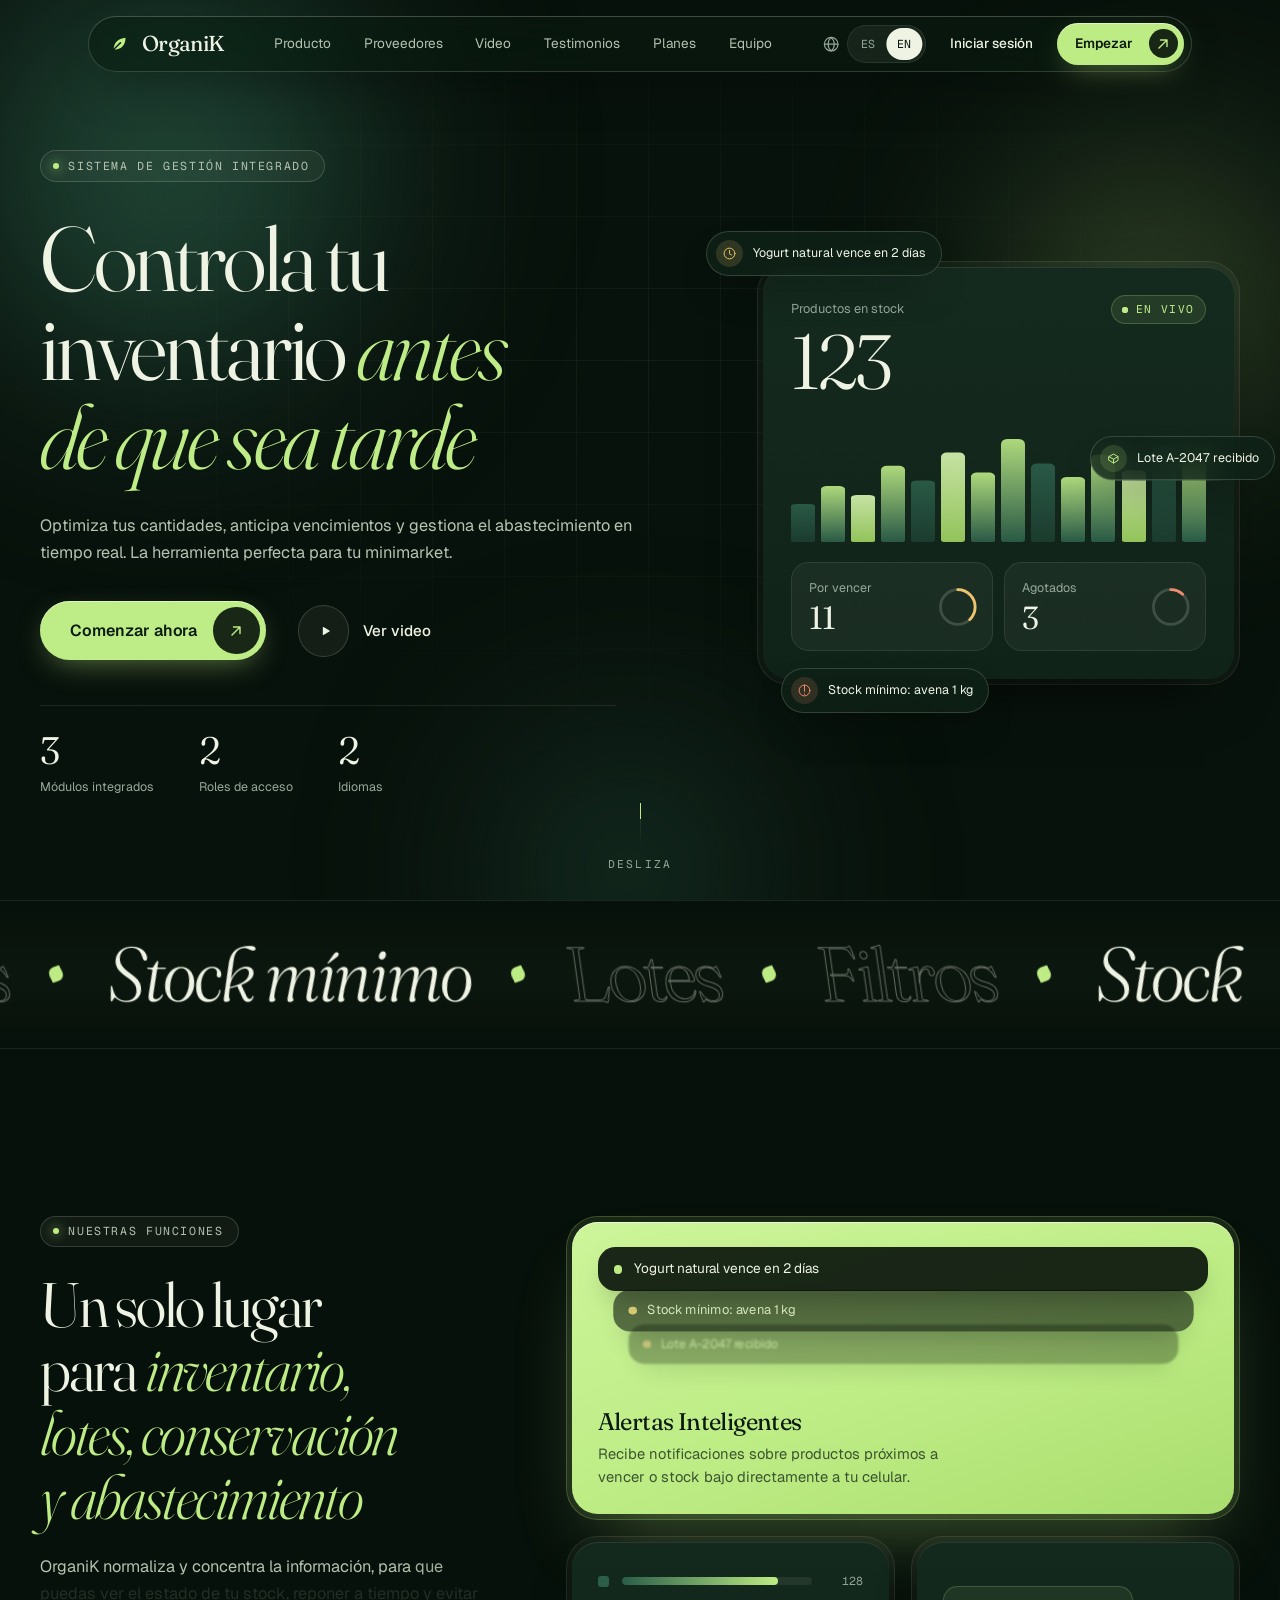
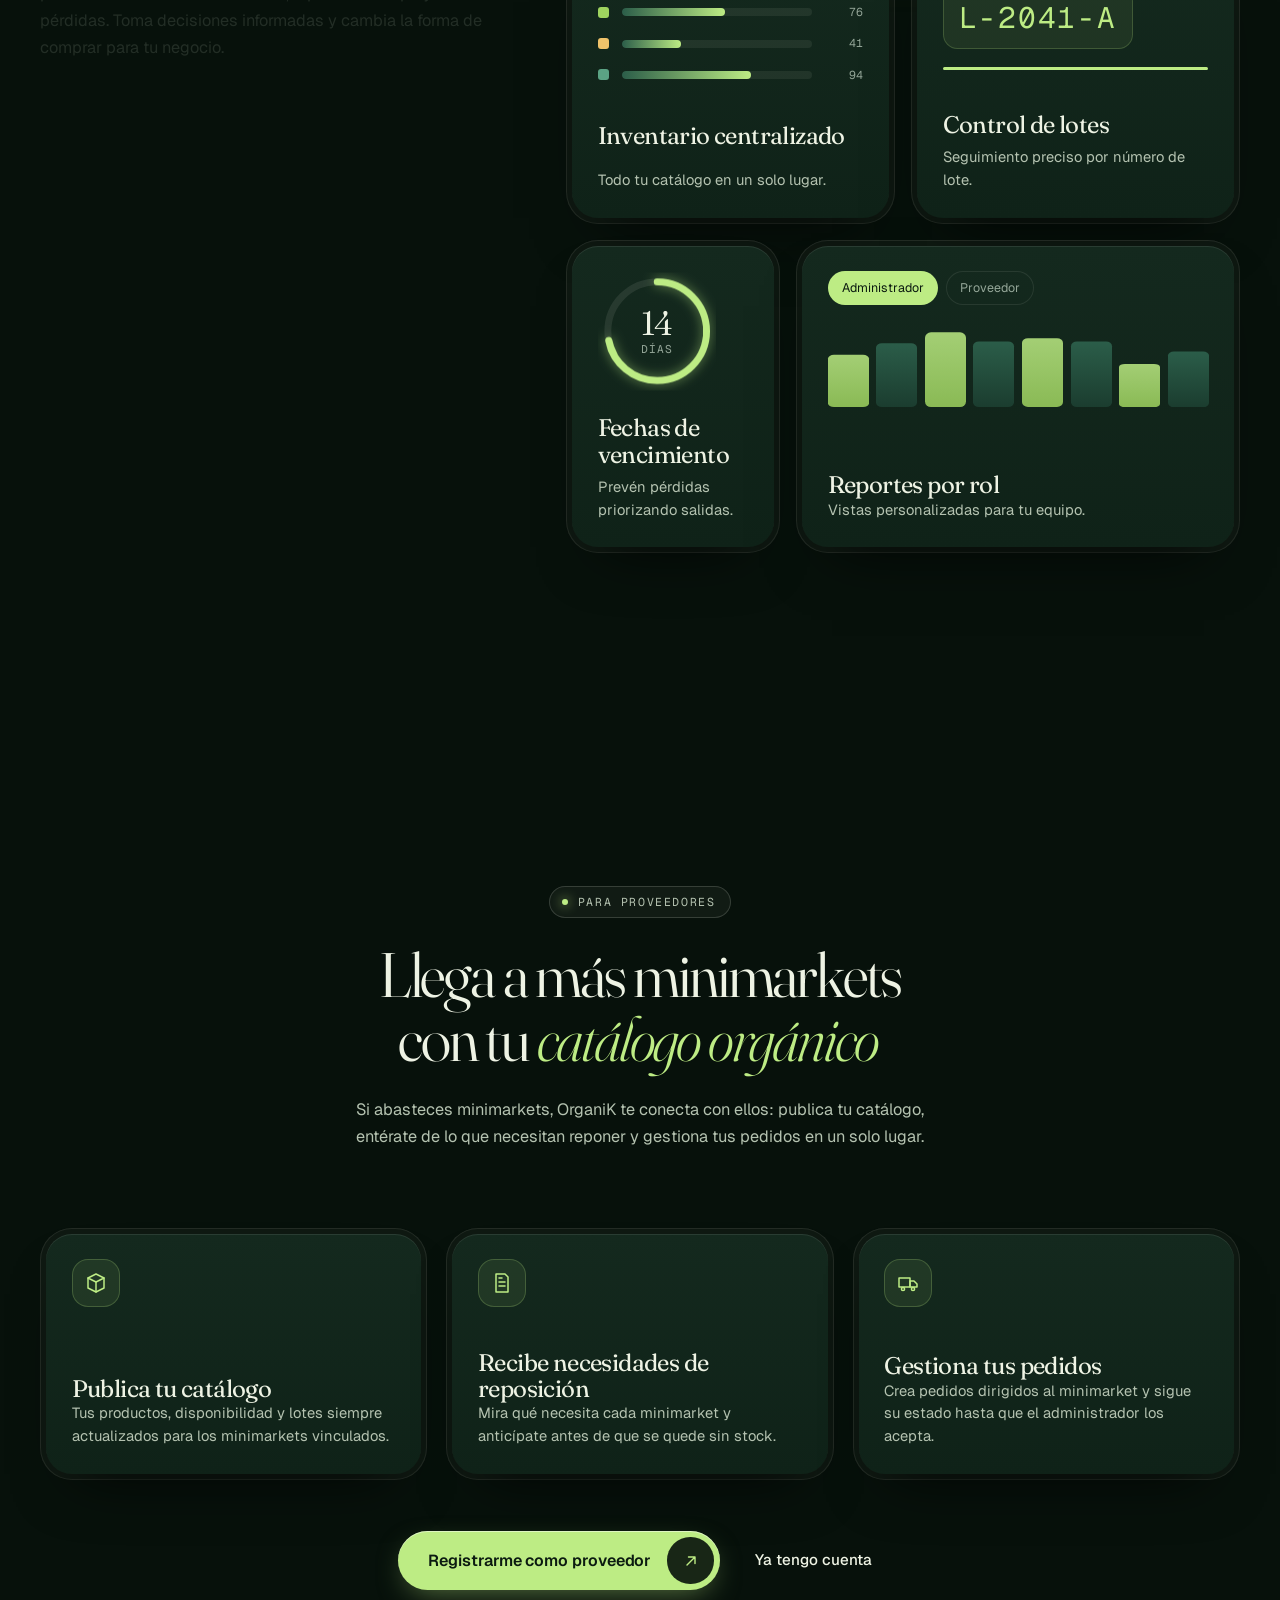
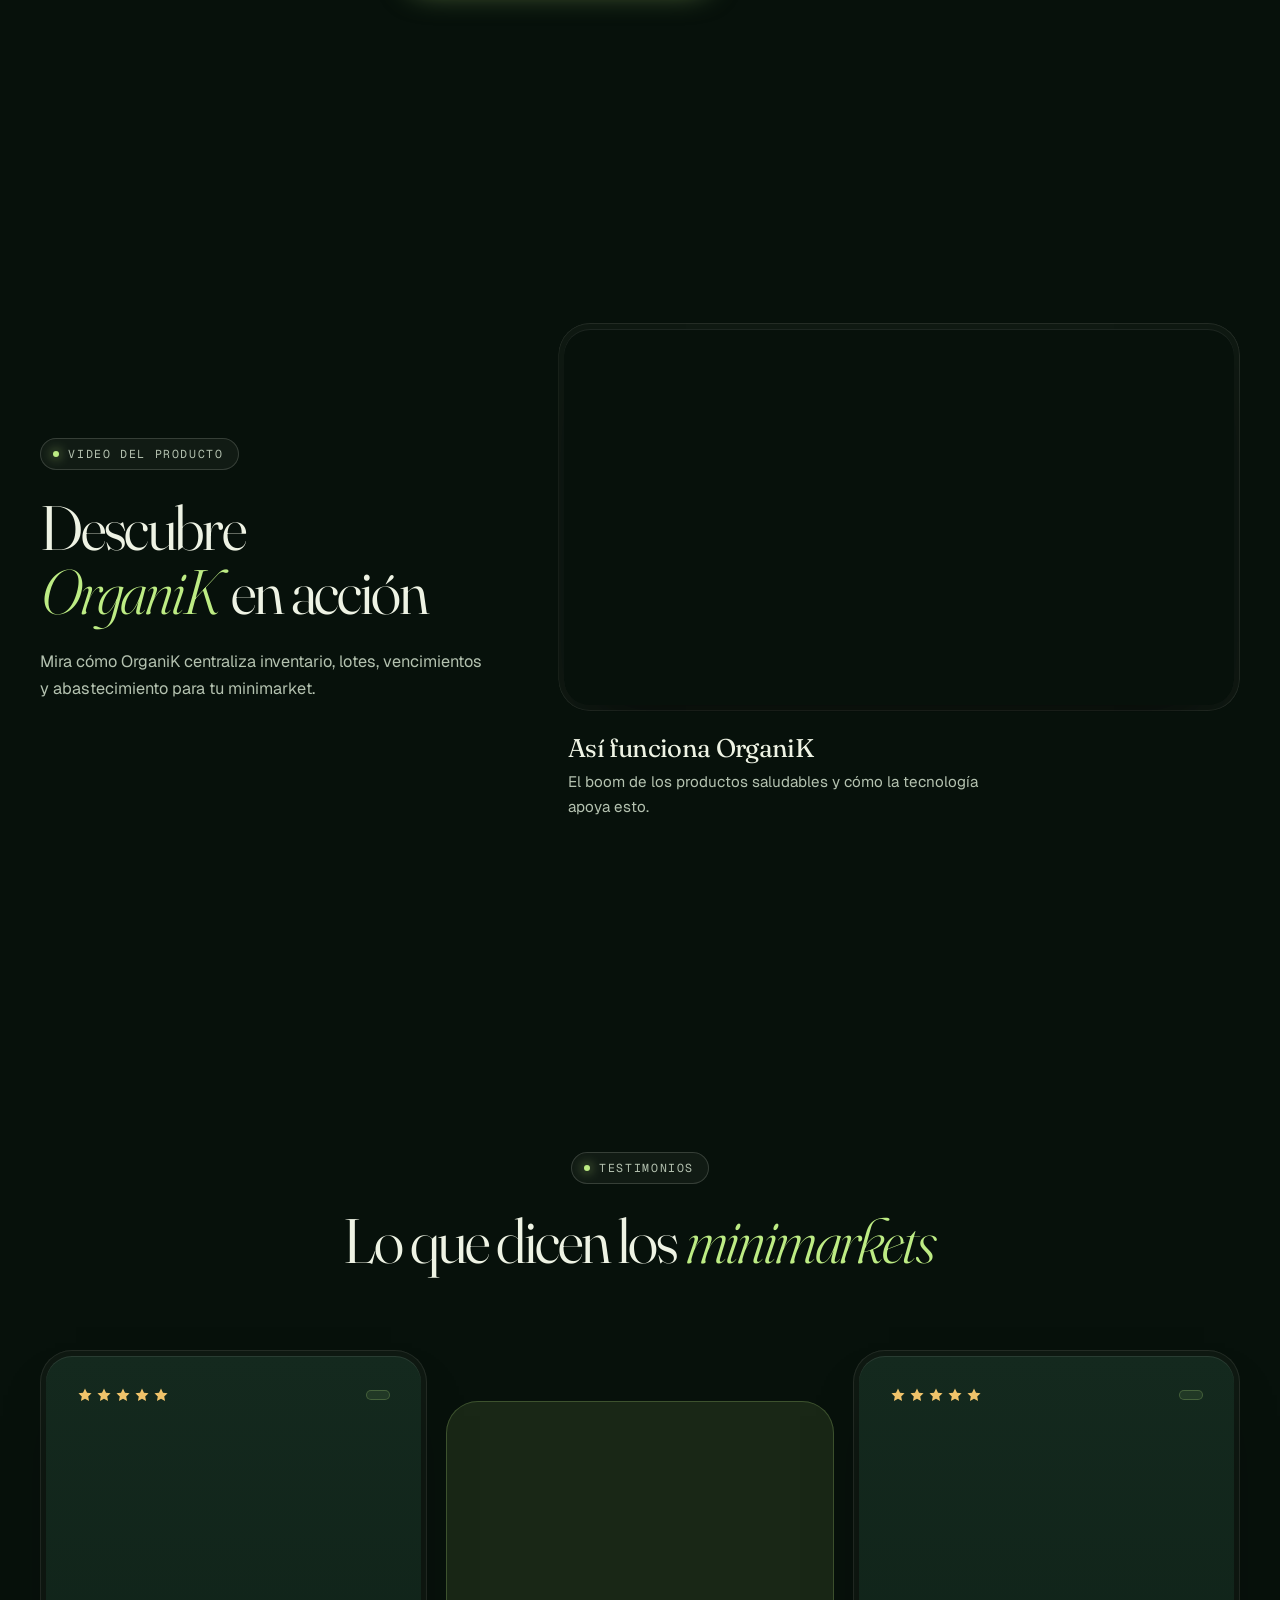
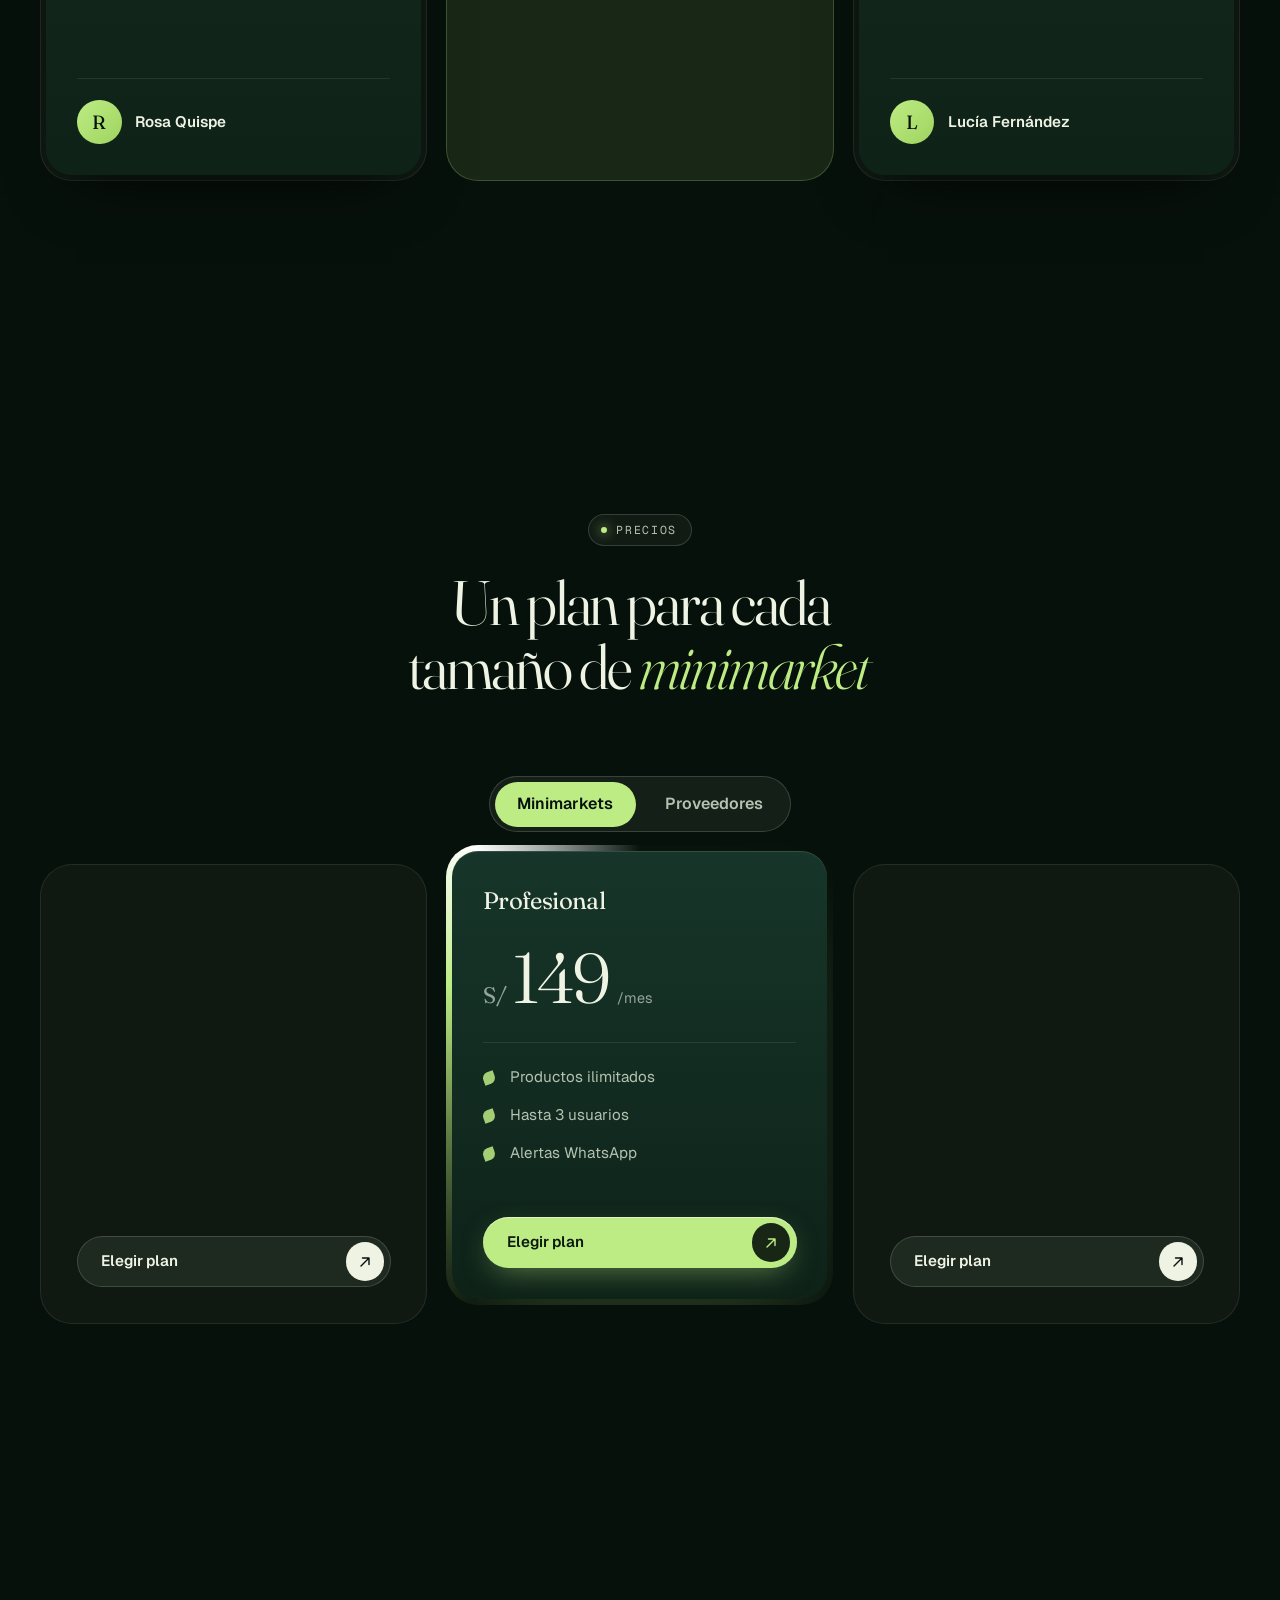
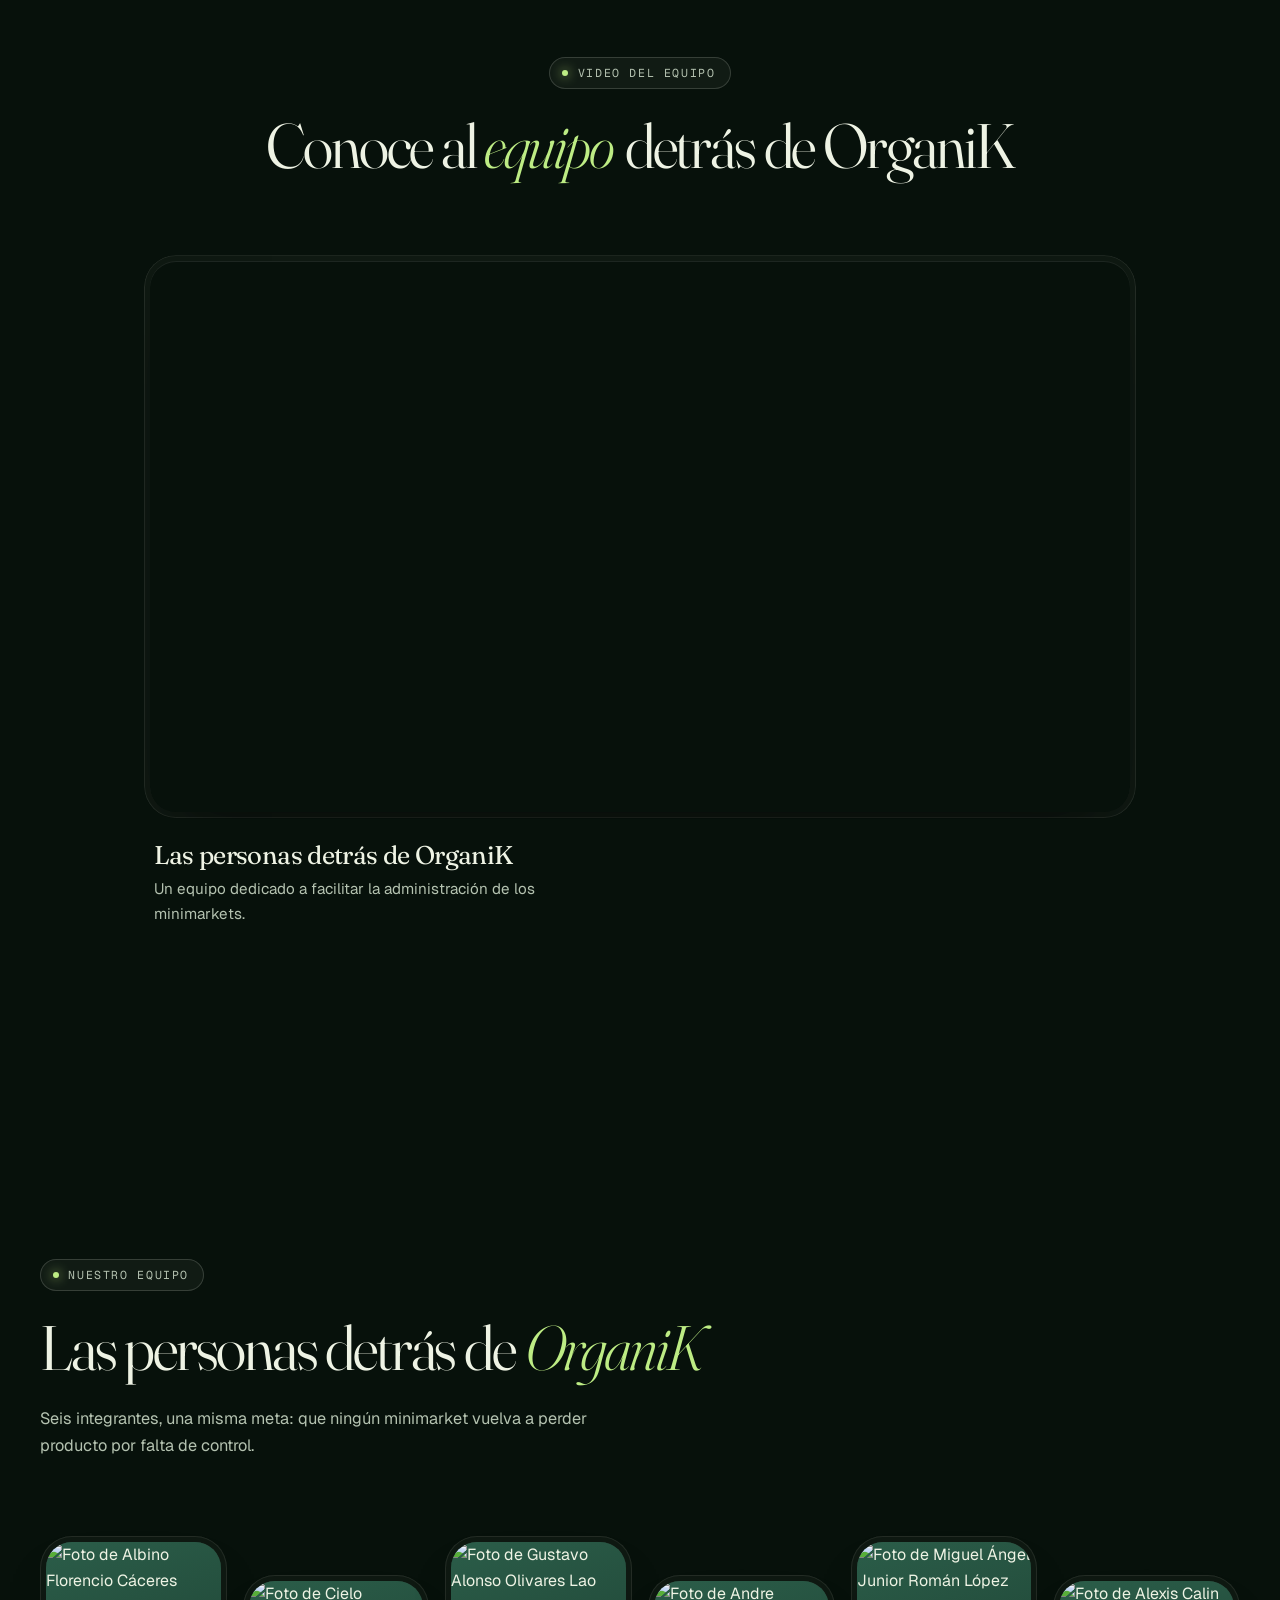
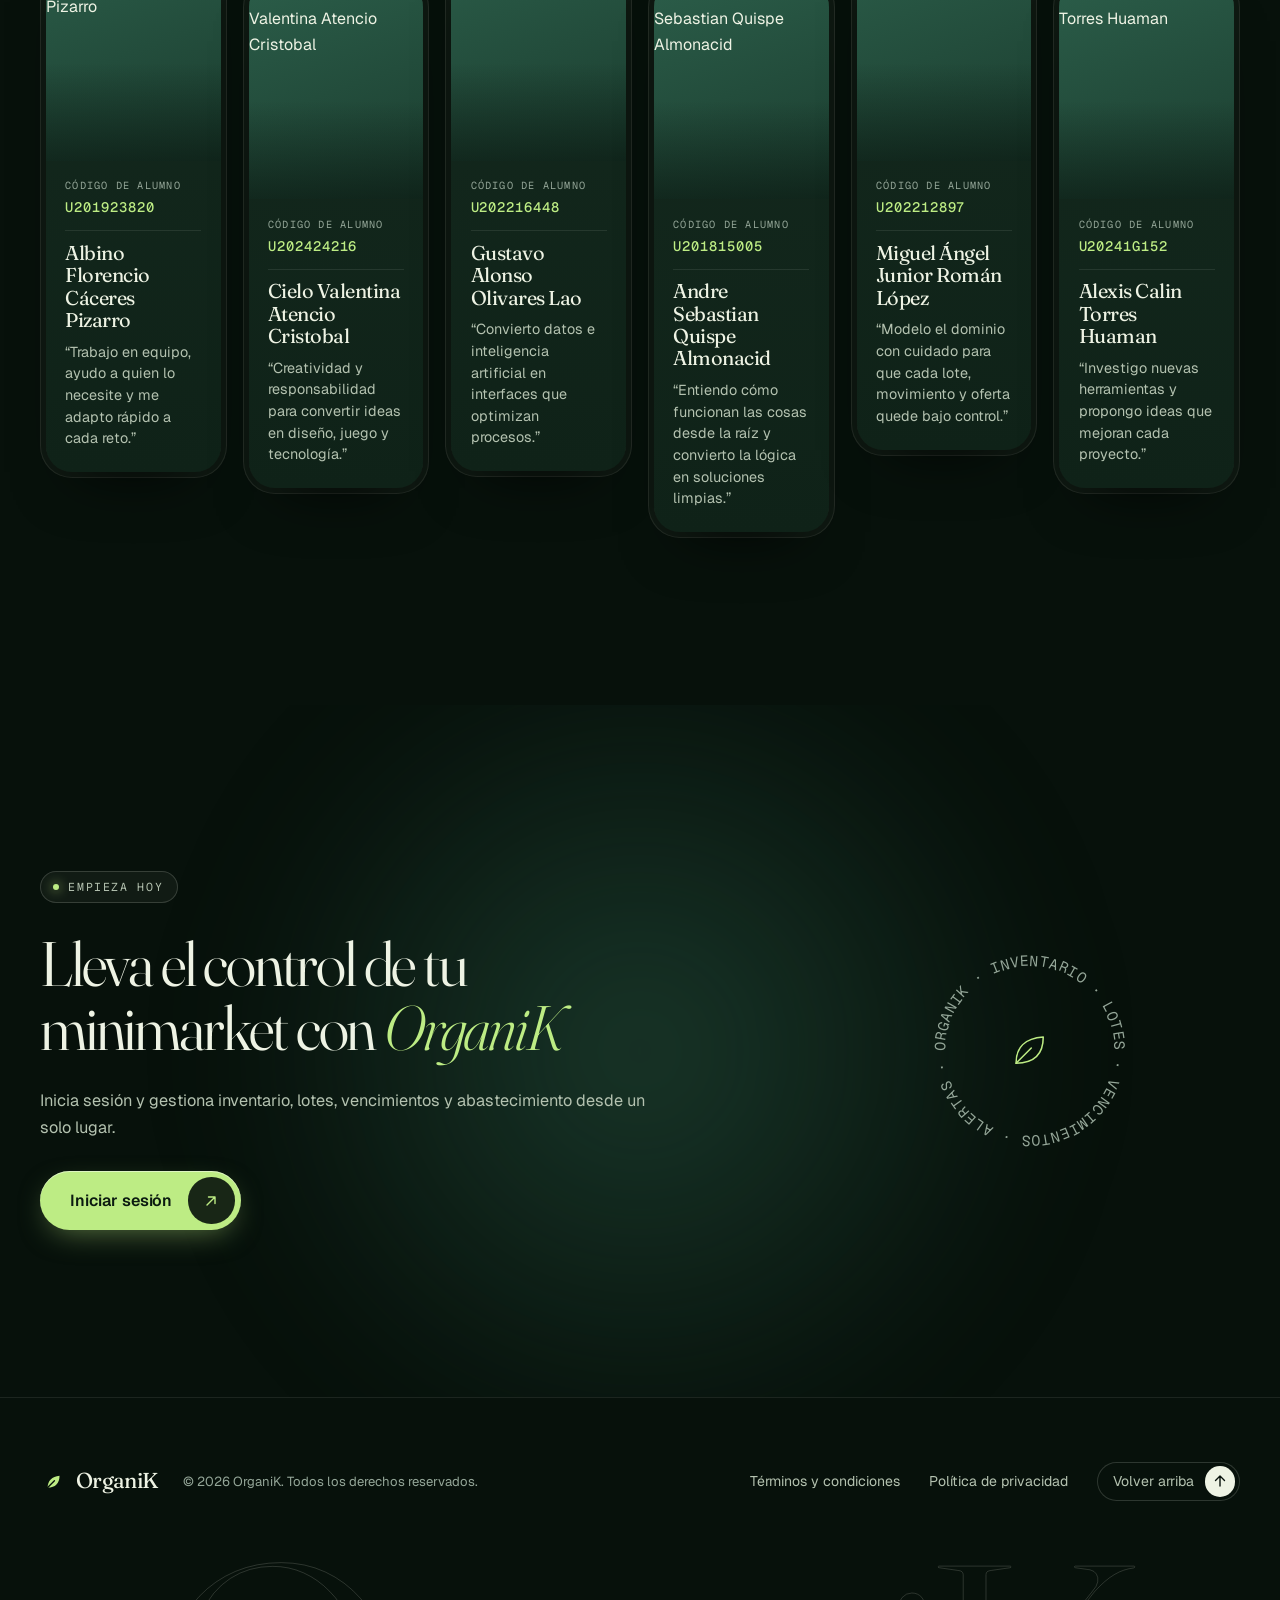
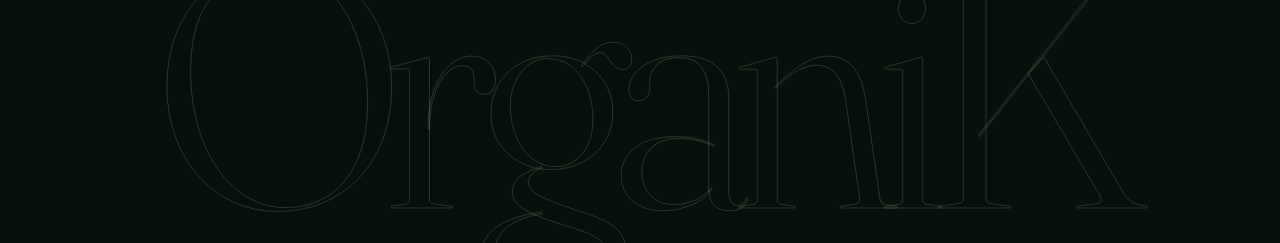
==== commit 27f1db97: "Merge branch 'feature/embed-about-videos' into develop" ====
--- a/index.html
+++ b/index.html
@@ -520,7 +520,7 @@
                 <div class="section__head">
                     <p class="eyebrow reveal"><span class="eyebrow__dot"></span><span data-i18n="team_tag">NUESTRO EQUIPO</span></p>
                     <h2 class="h2" data-split data-i18n="team_title">Las personas detrás de <em>OrganiK</em></h2>
-                    <p class="lead reveal" data-i18n="team_desc">Cinco integrantes, una misma meta: que ningún minimarket vuelva a perder producto por falta de control.</p>
+                    <p class="lead reveal" data-i18n="team_desc">Seis integrantes, una misma meta: que ningún minimarket vuelva a perder producto por falta de control.</p>
                 </div>
 
                 <div class="team__grid">
@@ -572,6 +572,19 @@
                                 <p class="member__code"><small data-i18n="team_code">Código de alumno</small><b>U201815005</b></p>
                                 <h3 class="member__name">Andre Sebastian Quispe Almonacid</h3>
                                 <p class="member__quote" data-i18n="team_m4_quote">“Entiendo cómo funcionan las cosas desde la raíz y convierto la lógica en soluciones limpias.”</p>
+                            </div>
+                        </div>
+                    </article>
+
+                    <article class="bezel reveal-card spot member">
+                        <div class="bezel__core member__core">
+                            <div class="member__photo">
+                                <img class="member__img" src="public/team/miguel.jpg?v=2" width="640" height="800" loading="lazy" alt="Foto de Miguel Ángel Junior Román López">
+                            </div>
+                            <div class="member__body">
+                                <p class="member__code"><small data-i18n="team_code">Código de alumno</small><b>U202212897</b></p>
+                                <h3 class="member__name">Miguel Ángel Junior Román López</h3>
+                                <p class="member__quote" data-i18n="team_m6_quote">“Modelo el dominio con cuidado para que cada lote, movimiento y oferta quede bajo control.”</p>
                             </div>
                         </div>
                     </article>
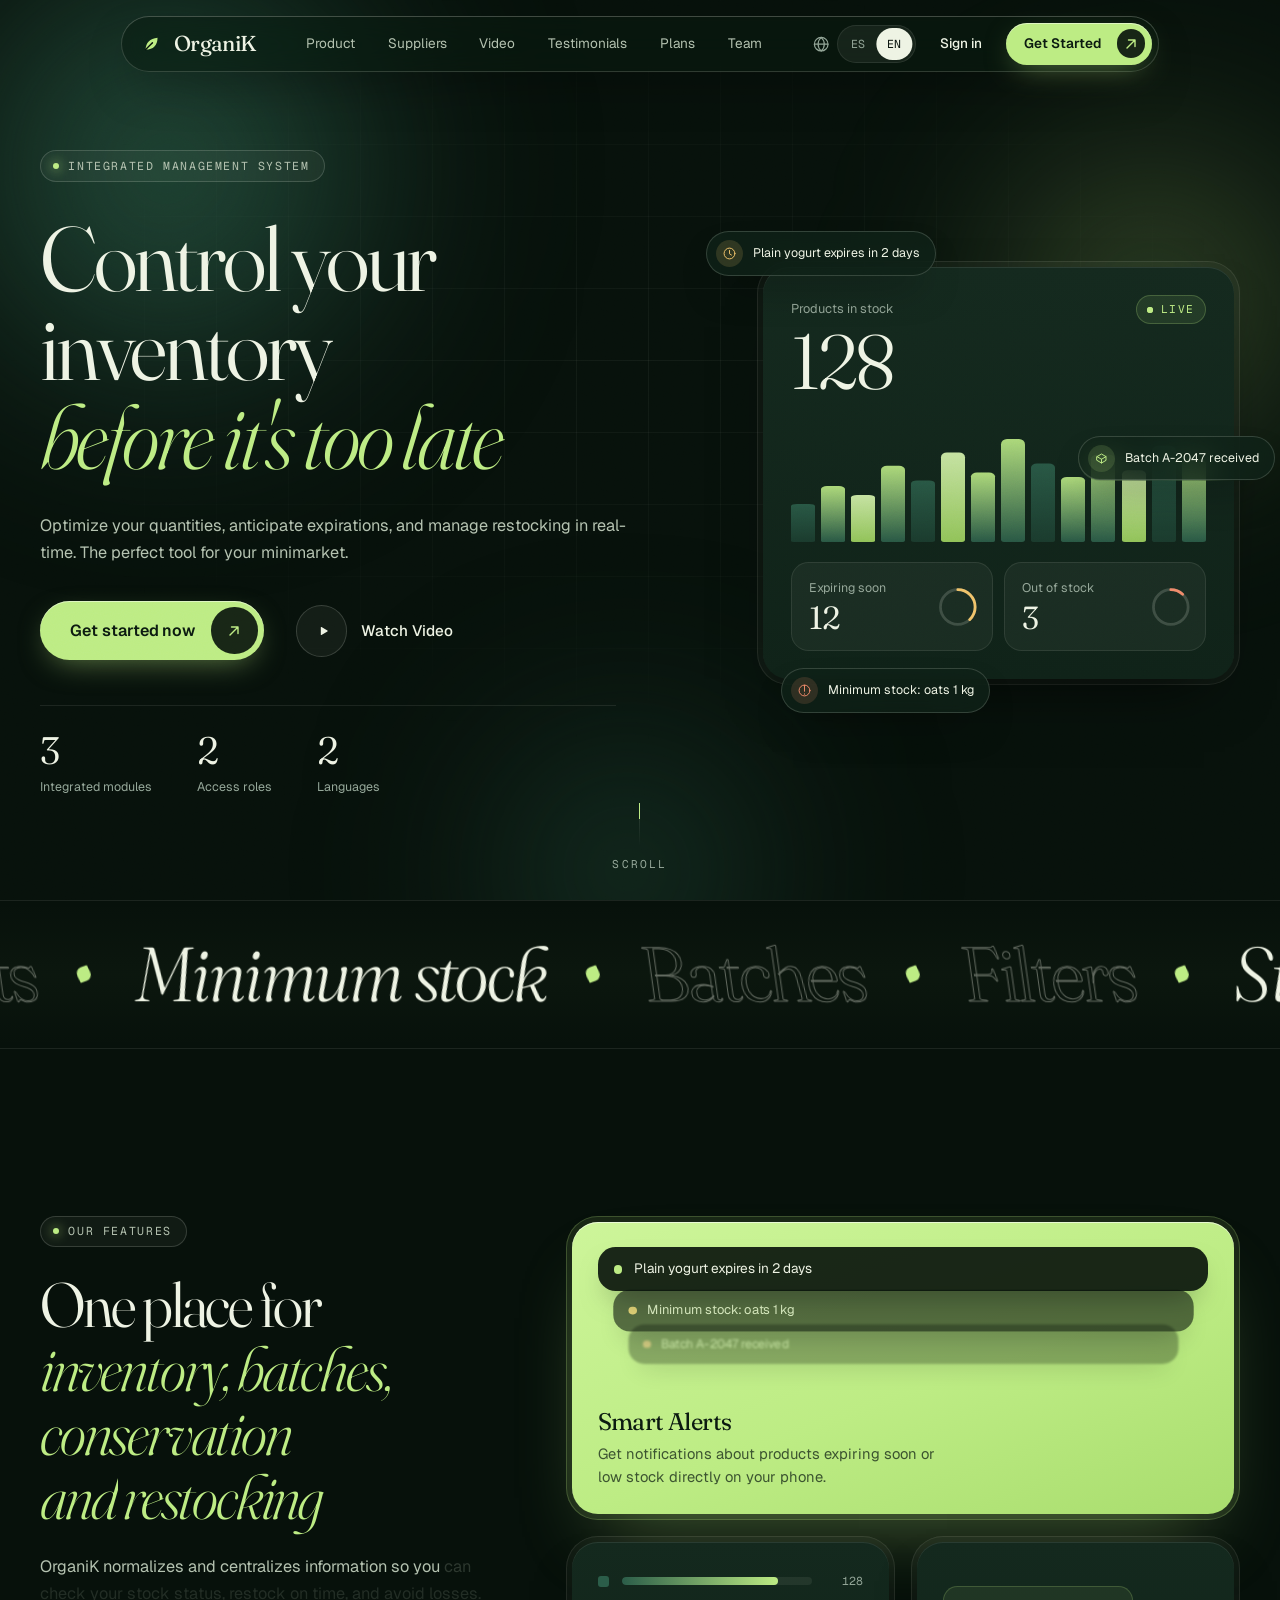
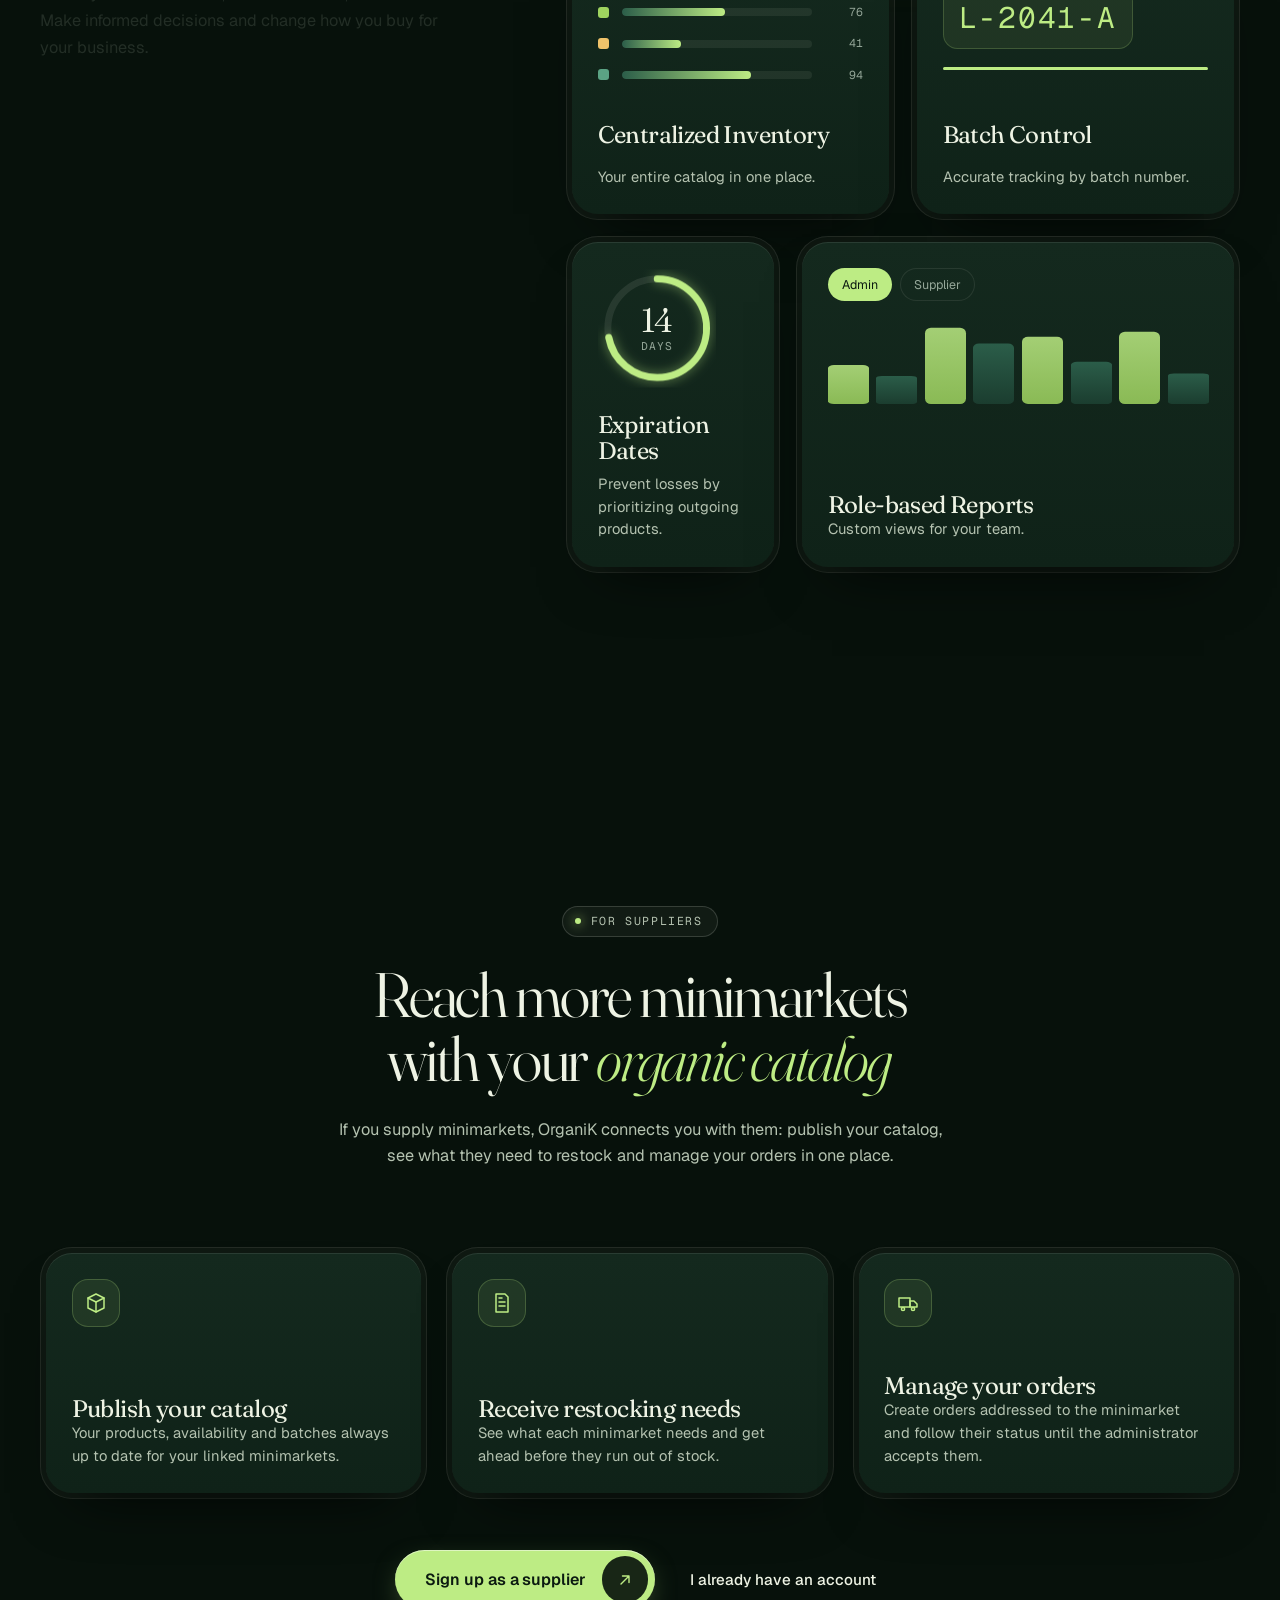
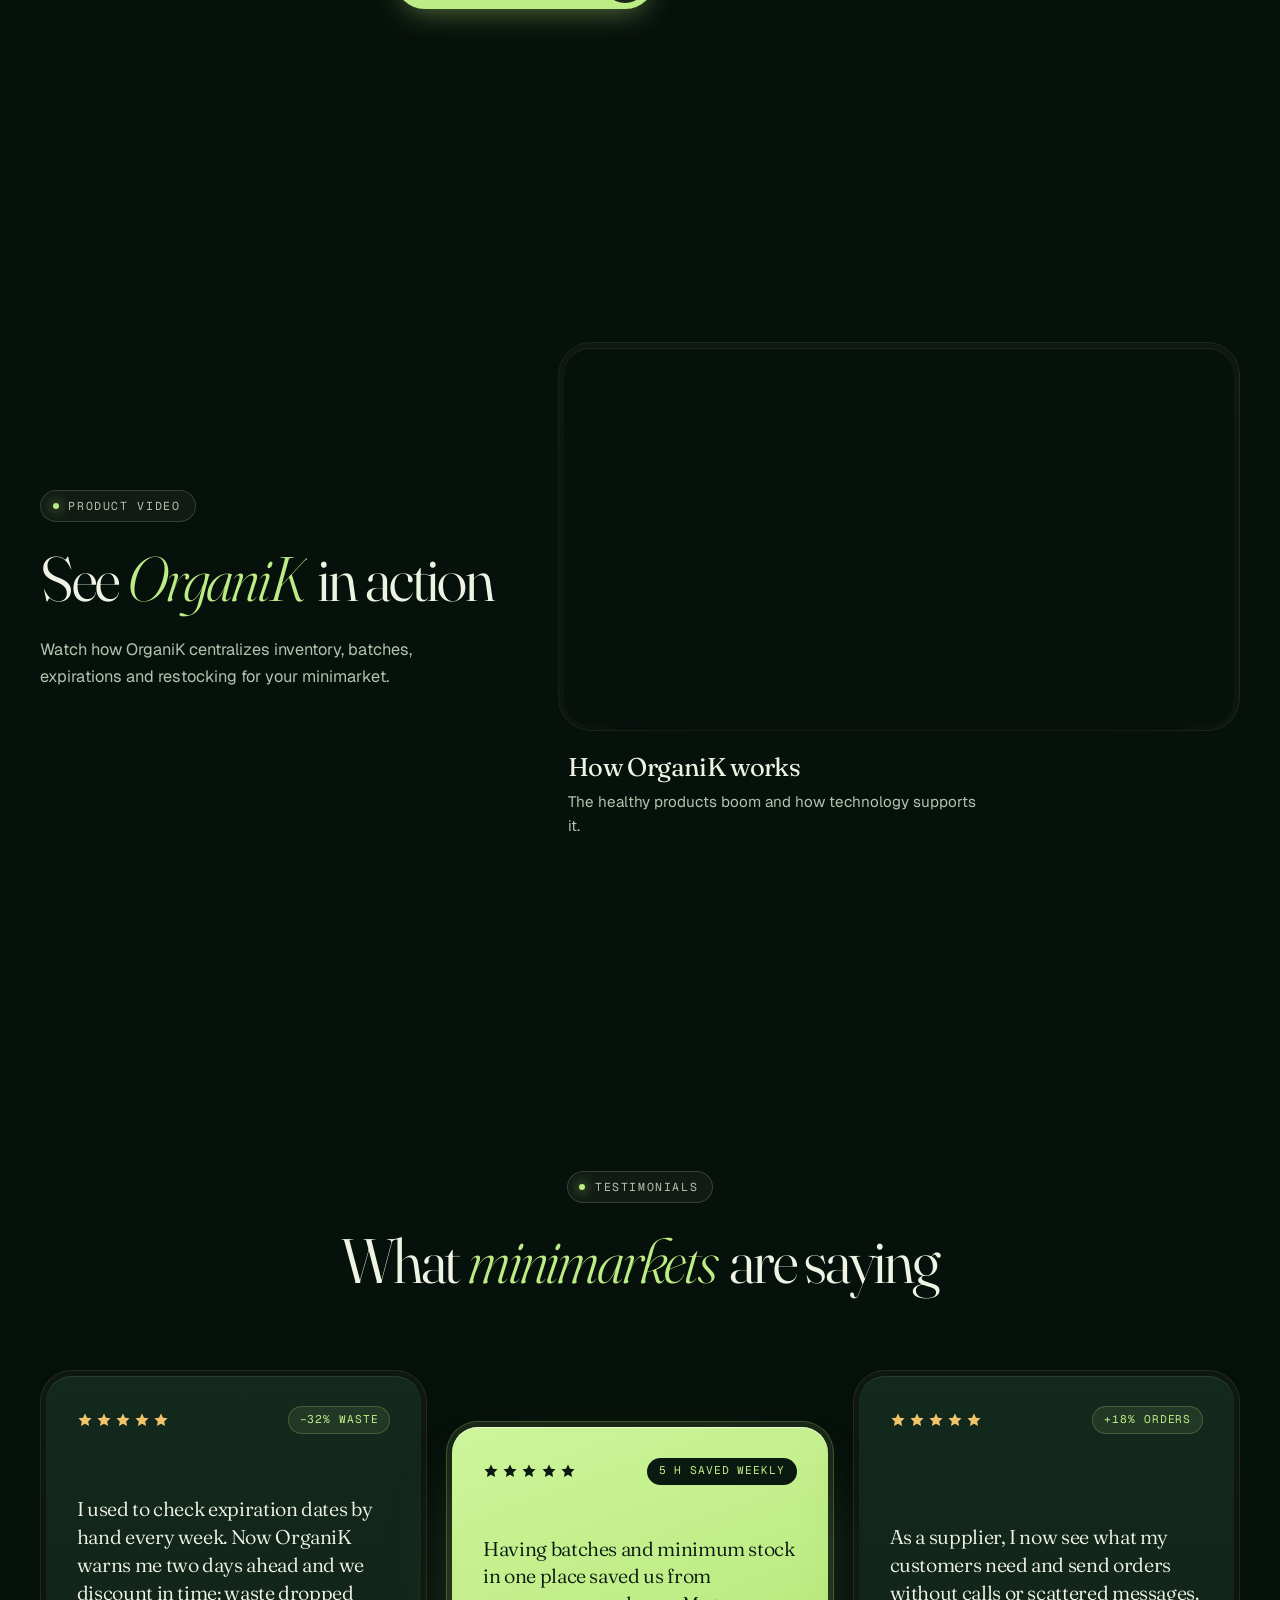
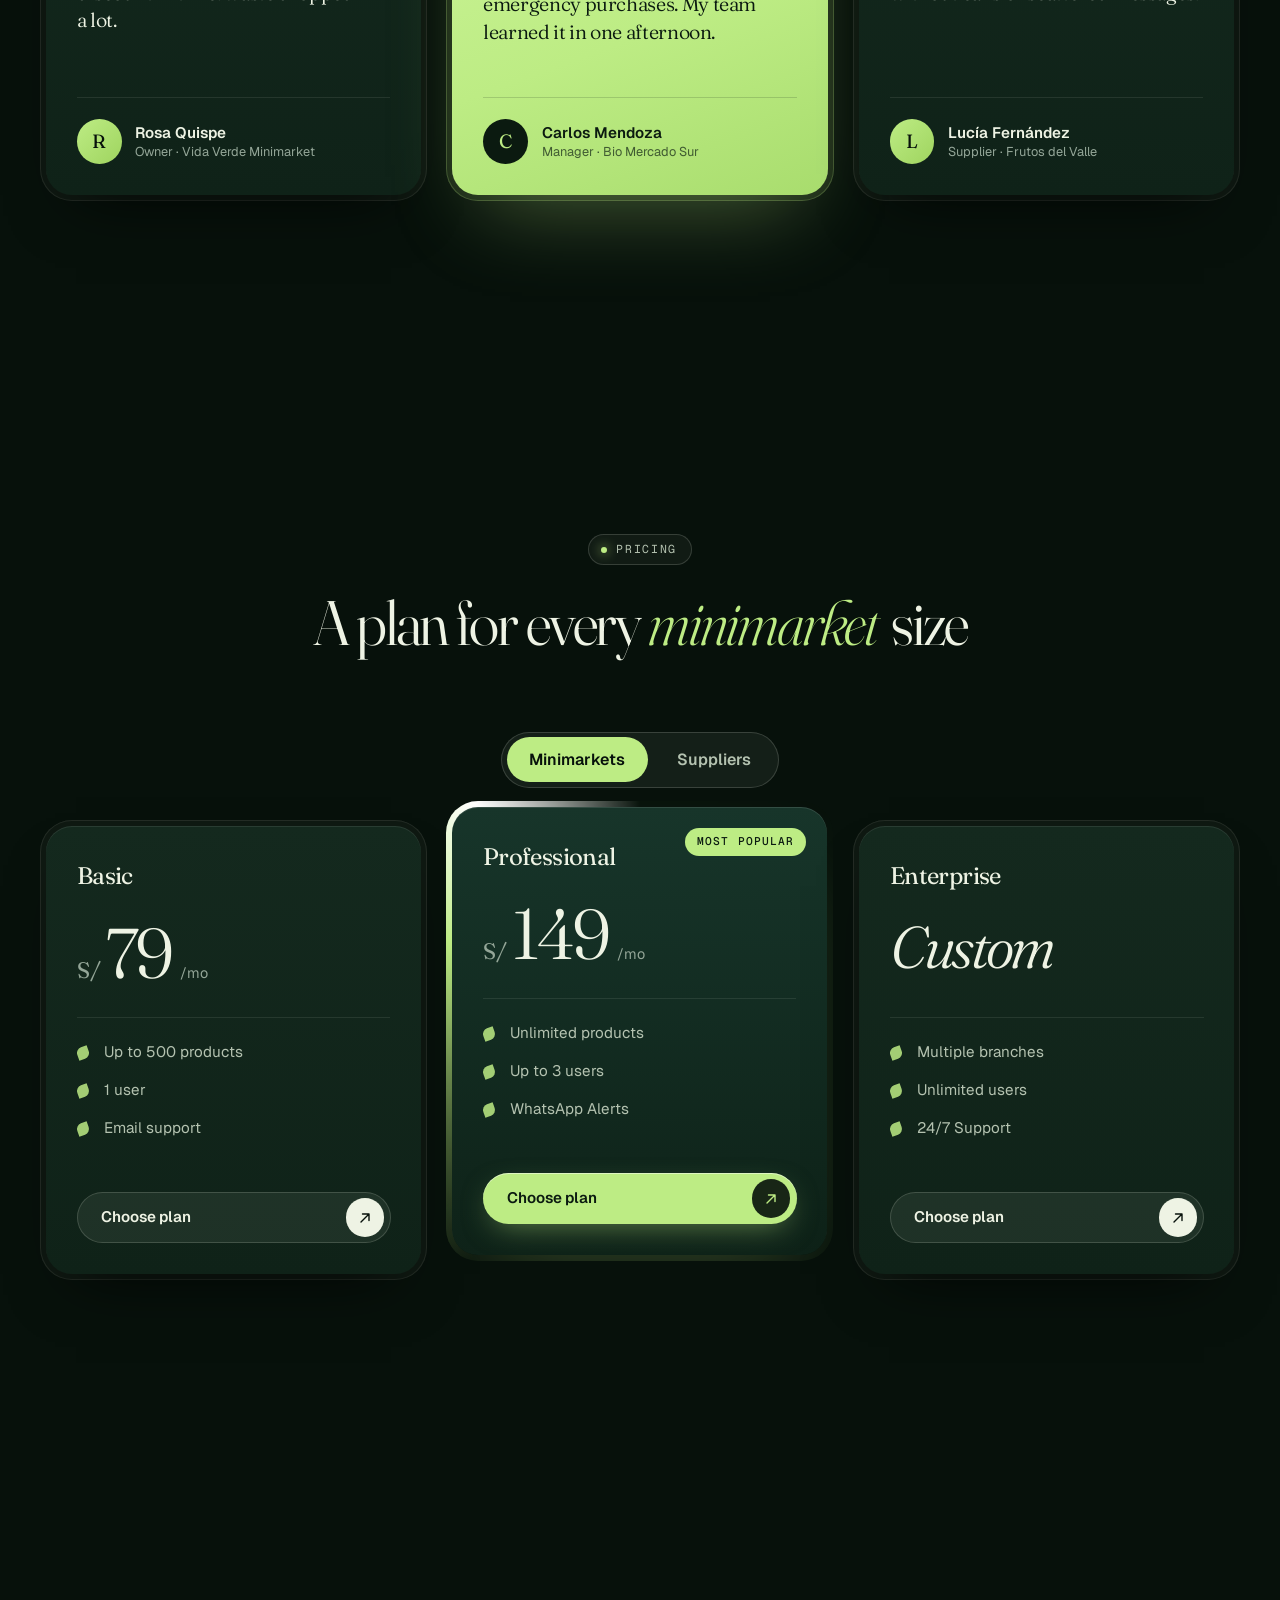
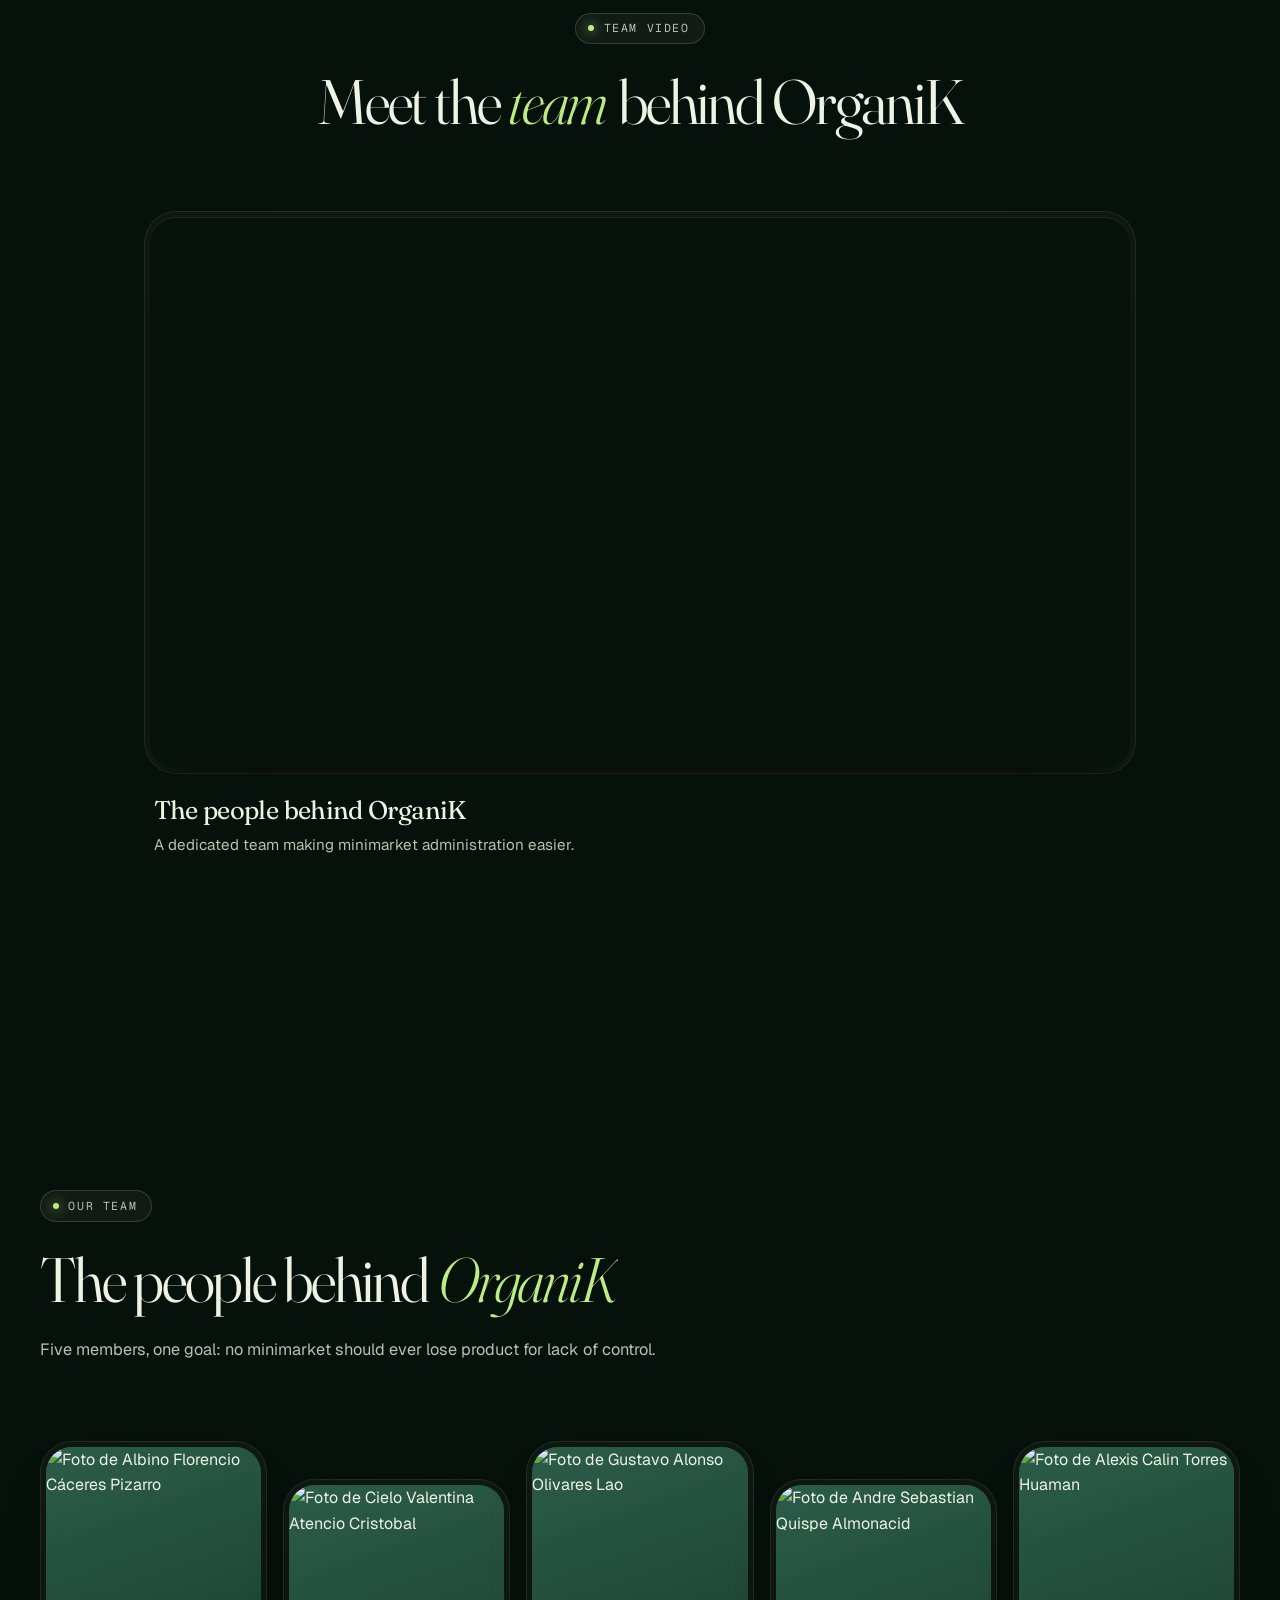
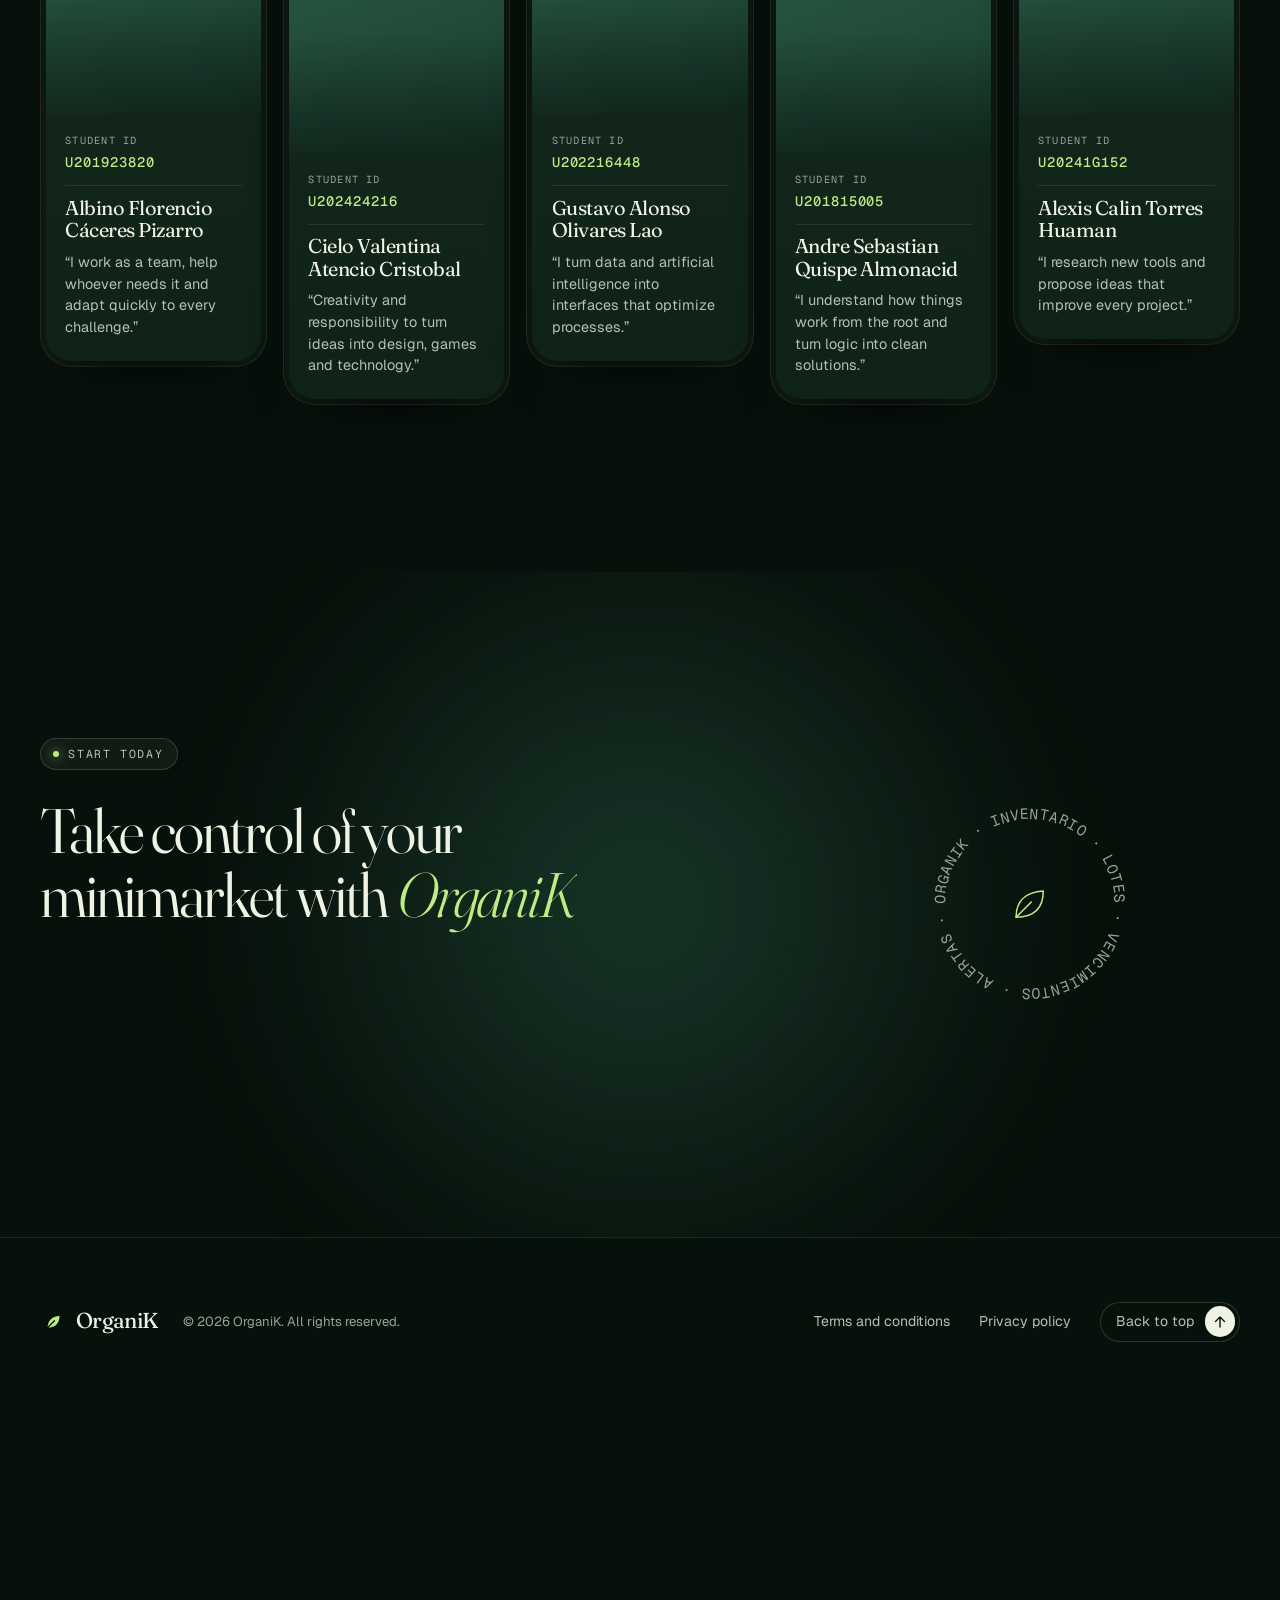
==== commit df1048ae: "revert(team): remove the withdrawn member from the team section Miguel Román withdrew from the cours" ====
--- a/index.html
+++ b/index.html
@@ -520,7 +520,7 @@
                 <div class="section__head">
                     <p class="eyebrow reveal"><span class="eyebrow__dot"></span><span data-i18n="team_tag">NUESTRO EQUIPO</span></p>
                     <h2 class="h2" data-split data-i18n="team_title">Las personas detrás de <em>OrganiK</em></h2>
-                    <p class="lead reveal" data-i18n="team_desc">Seis integrantes, una misma meta: que ningún minimarket vuelva a perder producto por falta de control.</p>
+                    <p class="lead reveal" data-i18n="team_desc">Cinco integrantes, una misma meta: que ningún minimarket vuelva a perder producto por falta de control.</p>
                 </div>
 
                 <div class="team__grid">
@@ -572,19 +572,6 @@
                                 <p class="member__code"><small data-i18n="team_code">Código de alumno</small><b>U201815005</b></p>
                                 <h3 class="member__name">Andre Sebastian Quispe Almonacid</h3>
                                 <p class="member__quote" data-i18n="team_m4_quote">“Entiendo cómo funcionan las cosas desde la raíz y convierto la lógica en soluciones limpias.”</p>
-                            </div>
-                        </div>
-                    </article>
-
-                    <article class="bezel reveal-card spot member">
-                        <div class="bezel__core member__core">
-                            <div class="member__photo">
-                                <img class="member__img" src="public/team/miguel.jpg?v=2" width="640" height="800" loading="lazy" alt="Foto de Miguel Ángel Junior Román López">
-                            </div>
-                            <div class="member__body">
-                                <p class="member__code"><small data-i18n="team_code">Código de alumno</small><b>U202212897</b></p>
-                                <h3 class="member__name">Miguel Ángel Junior Román López</h3>
-                                <p class="member__quote" data-i18n="team_m6_quote">“Modelo el dominio con cuidado para que cada lote, movimiento y oferta quede bajo control.”</p>
                             </div>
                         </div>
                     </article>
